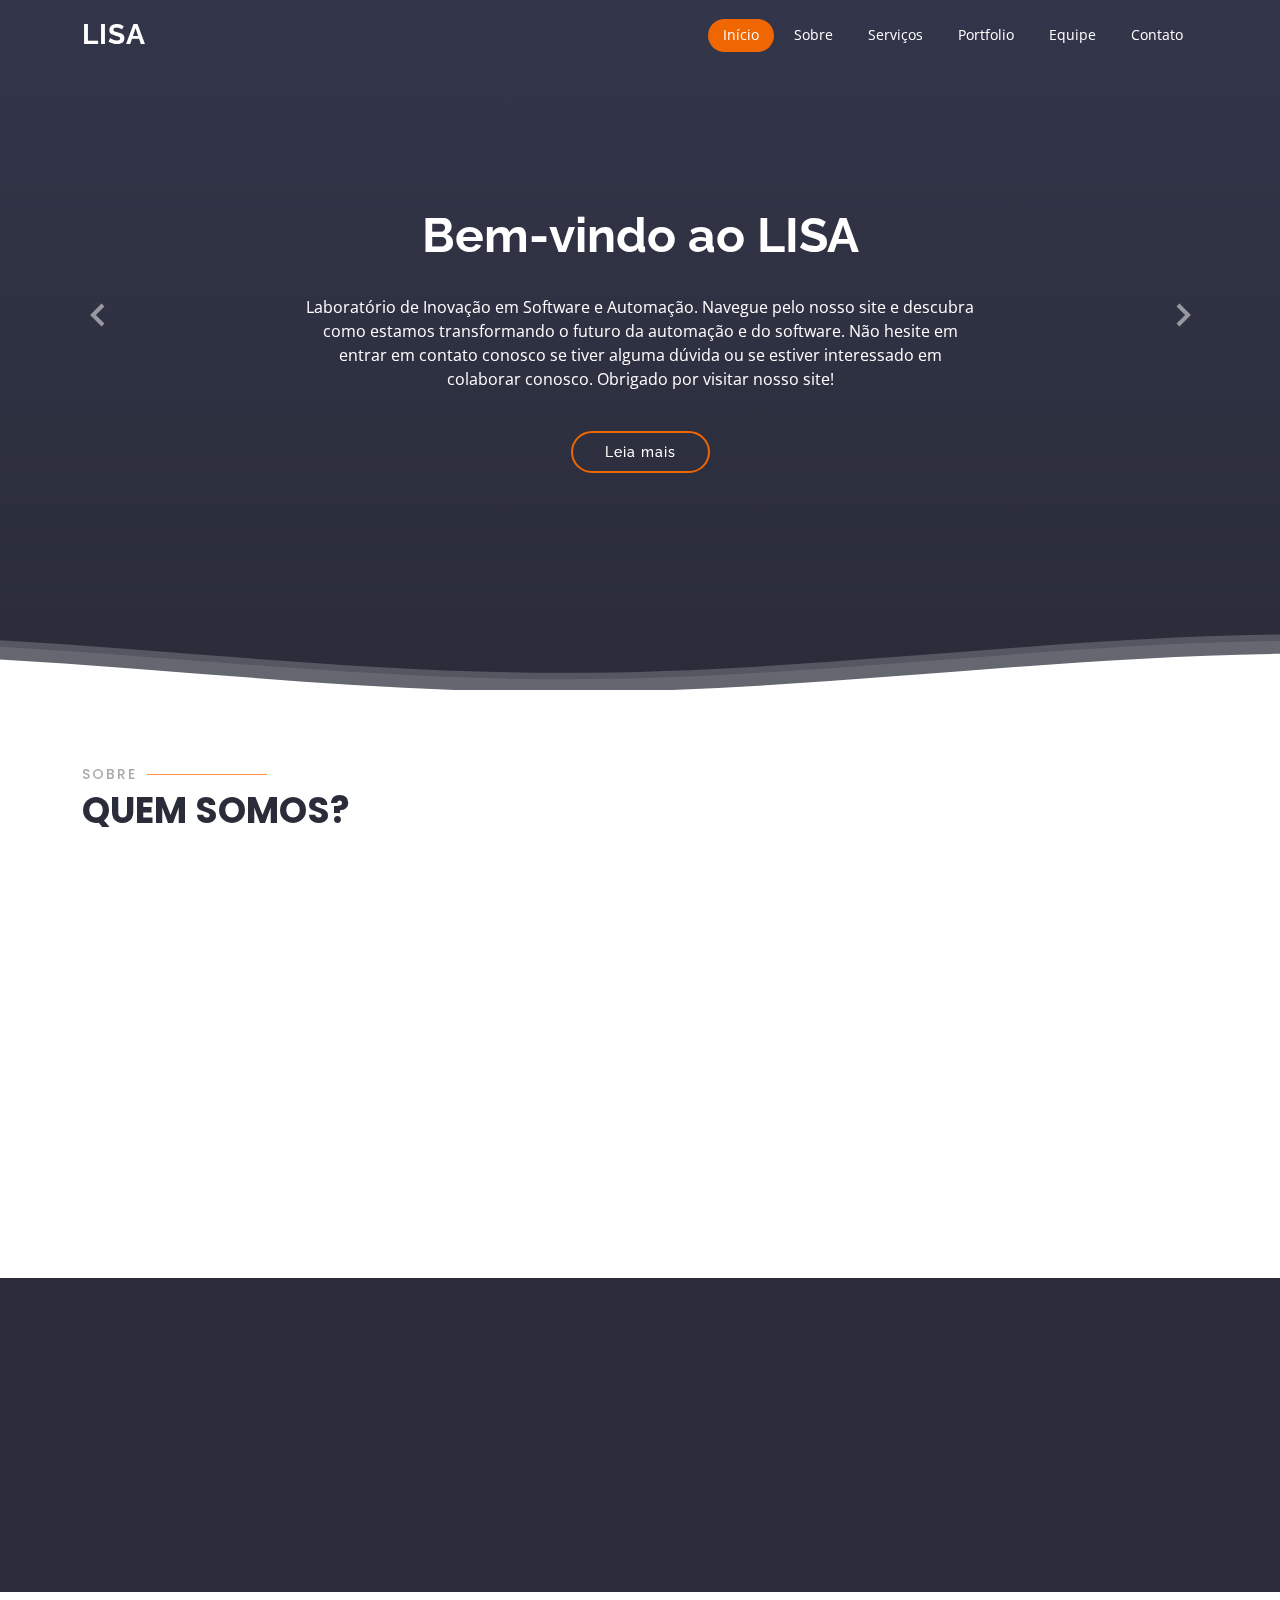
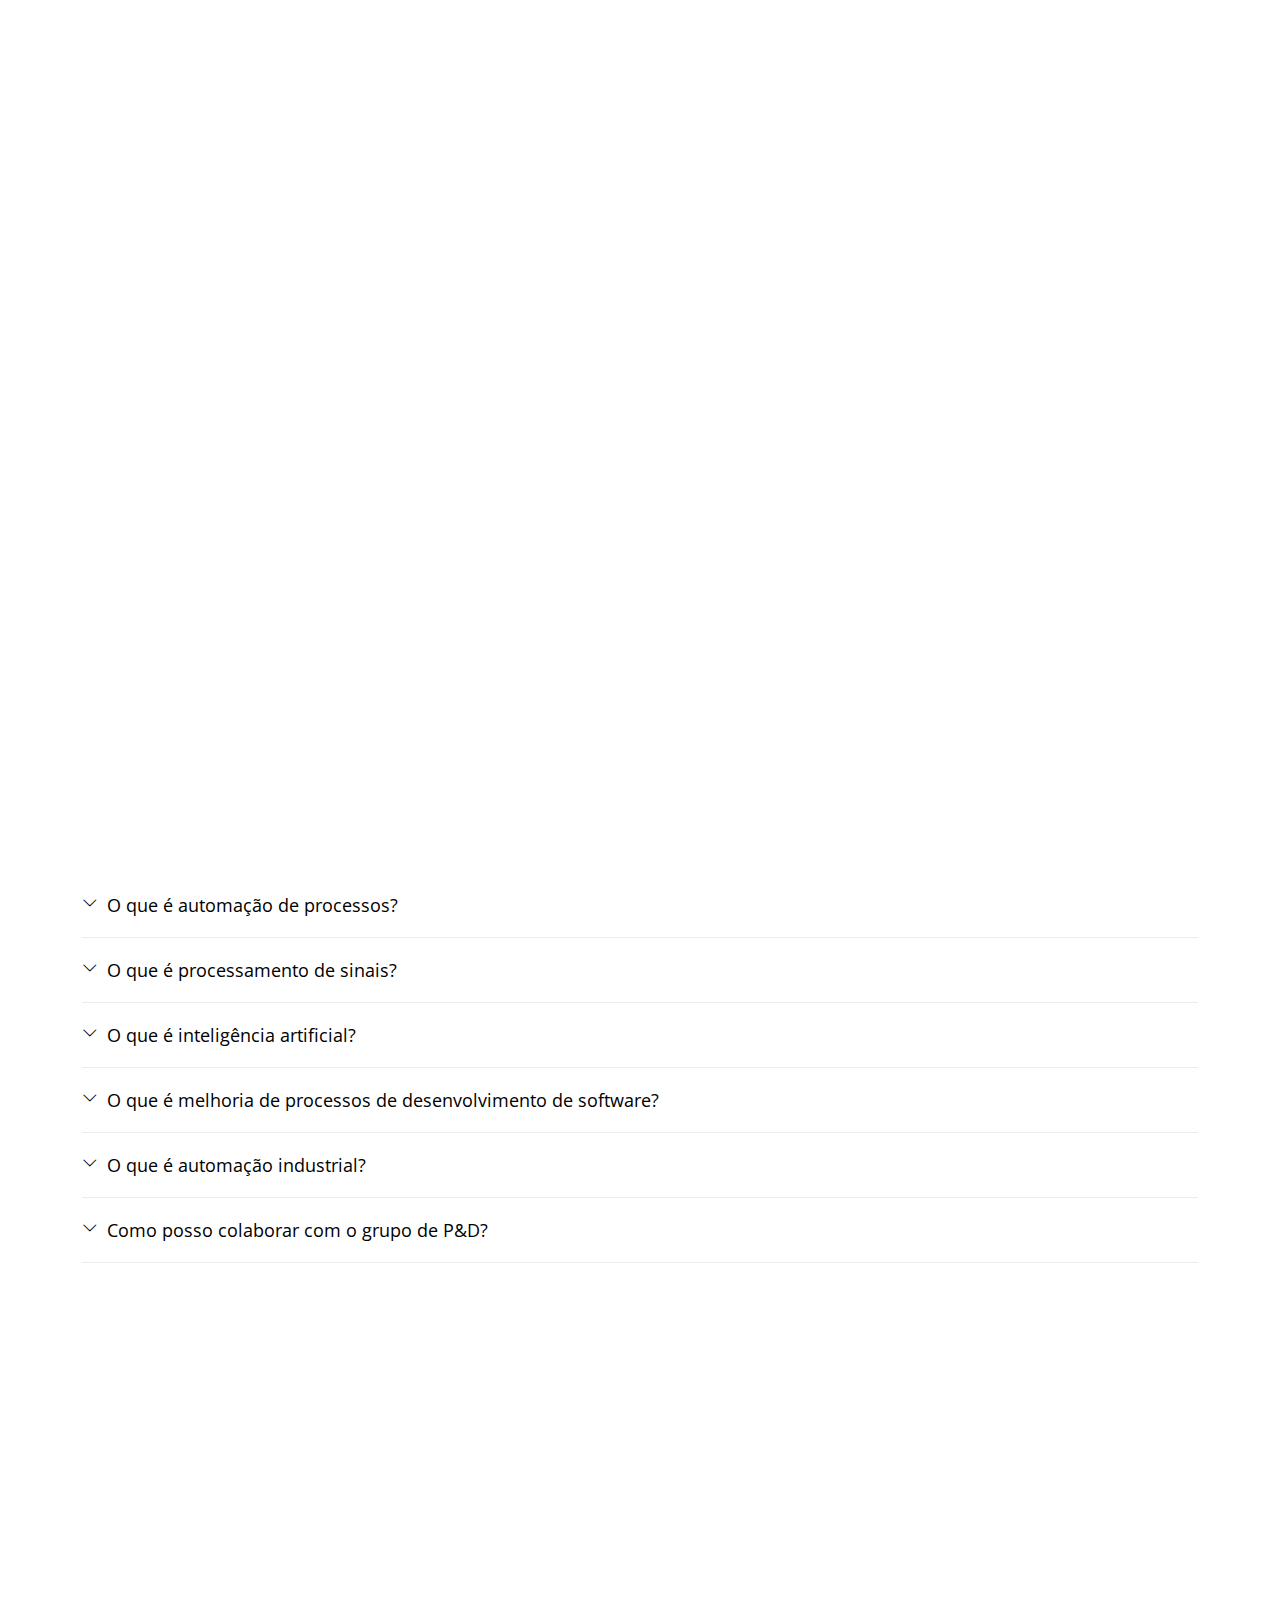
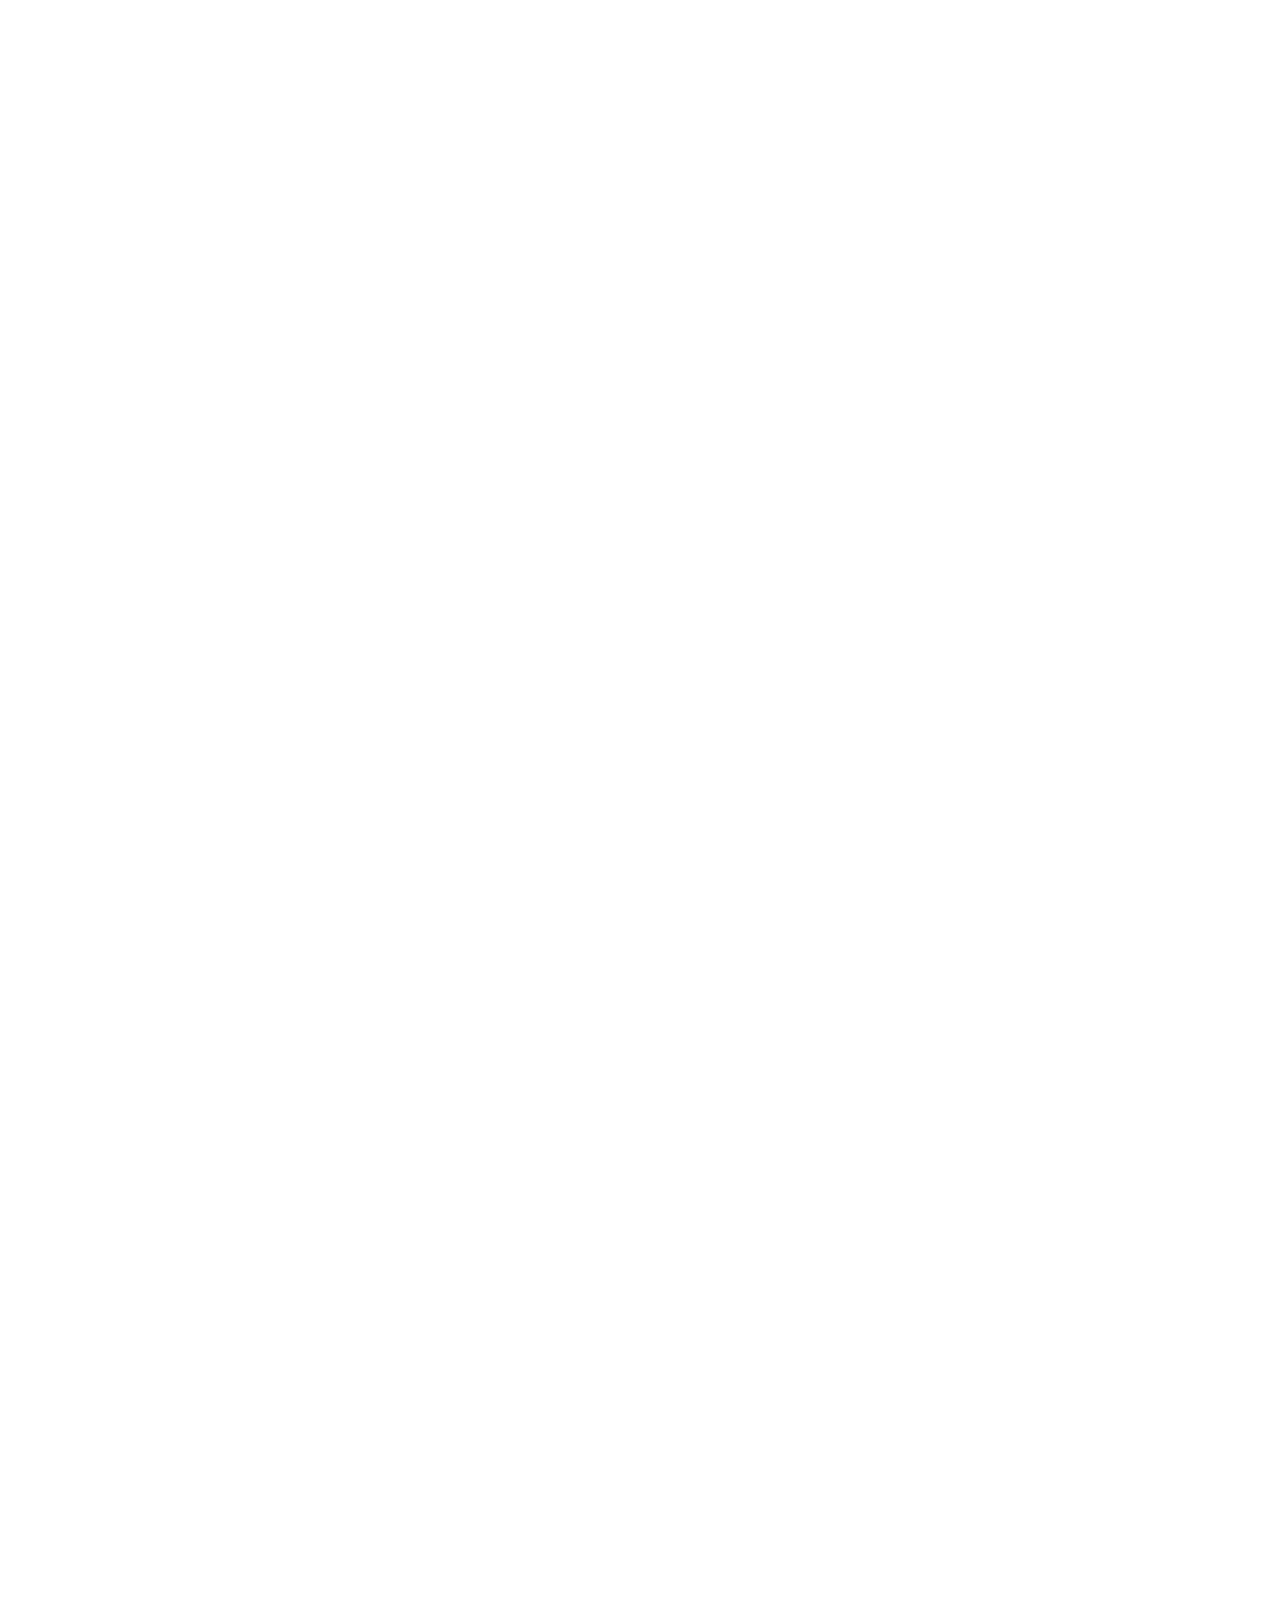
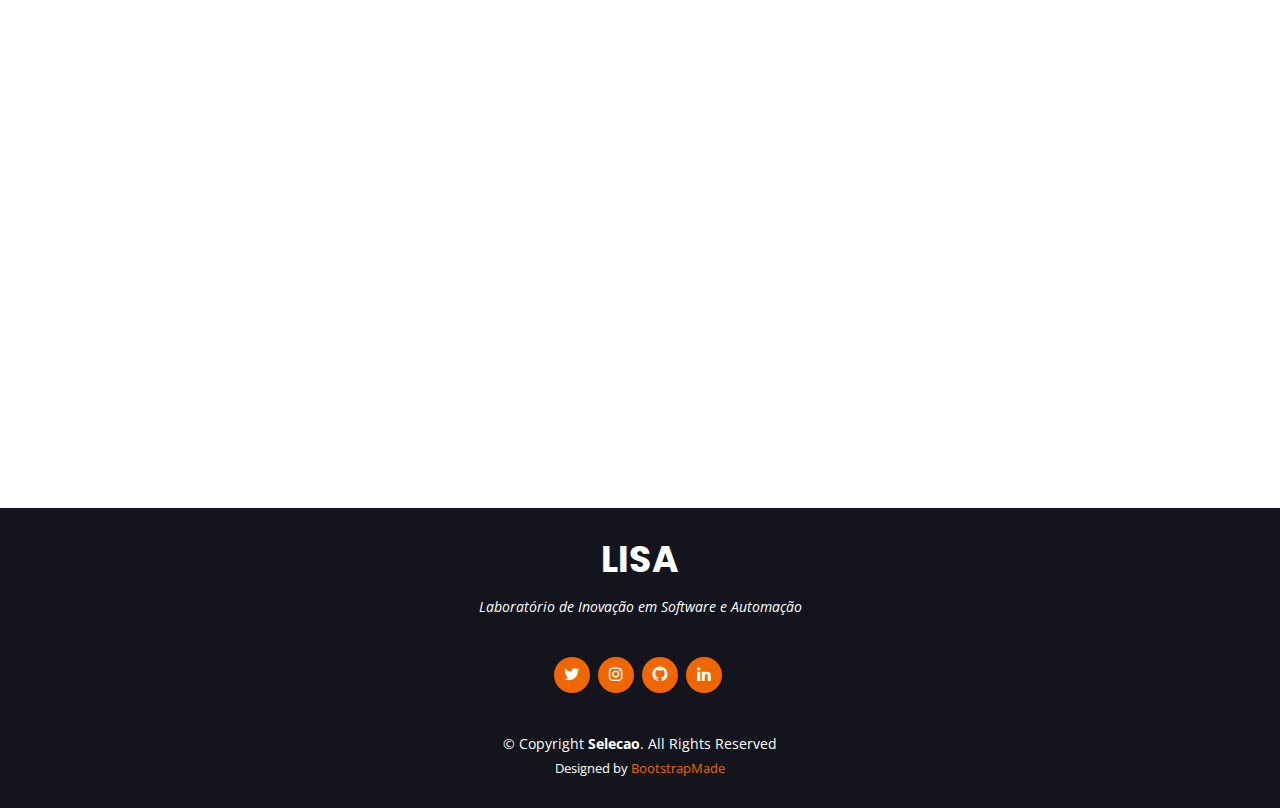
==== index.html @ fa8330c4 "team member new photo" ====
<!DOCTYPE html>
<html lang="en">

<head>
  <meta charset="utf-8">
  <meta content="width=device-width, initial-scale=1.0" name="viewport">

  <title>LISA - Laboratório de Inovação em Software e Automação</title>
  <meta content="" name="description">
  <meta content="" name="keywords">

  <!-- Favicons -->
  <link href="assets/img/favicon.png" rel="icon">
  <link href="assets/img/apple-touch-icon.png" rel="apple-touch-icon">

  <!-- Google Fonts -->
  <link href="https://fonts.googleapis.com/css?family=Open+Sans:300,300i,400,400i,600,600i,700,700i|Raleway:300,300i,400,400i,500,500i,600,600i,700,700i|Poppins:300,300i,400,400i,500,500i,600,600i,700,700i" rel="stylesheet">

  <!-- Vendor CSS Files -->
  <link href="assets/vendor/animate.css/animate.min.css" rel="stylesheet">
  <link href="assets/vendor/aos/aos.css" rel="stylesheet">
  <link href="assets/vendor/bootstrap/css/bootstrap.min.css" rel="stylesheet">
  <link href="assets/vendor/bootstrap-icons/bootstrap-icons.css" rel="stylesheet">
  <link href="assets/vendor/boxicons/css/boxicons.min.css" rel="stylesheet">
  <link href="assets/vendor/glightbox/css/glightbox.min.css" rel="stylesheet">
  <link href="assets/vendor/remixicon/remixicon.css" rel="stylesheet">
  <link href="assets/vendor/swiper/swiper-bundle.min.css" rel="stylesheet">

  <!-- Template Main CSS File -->
  <link href="assets/css/style.css" rel="stylesheet">

  <!-- =======================================================
  * Template Name: Selecao
  * Updated: Mar 10 2023 with Bootstrap v5.2.3
  * Template URL: https://bootstrapmade.com/selecao-bootstrap-template/
  * Author: BootstrapMade.com
  * License: https://bootstrapmade.com/license/
  ======================================================== -->
</head>

<body>

  <!-- ======= Header ======= -->
  <header id="header" class="fixed-top d-flex align-items-center  header-transparent ">
    <div class="container d-flex align-items-center justify-content-between">

      <div class="logo">
        <h1><a href="index.html">LISA</a></h1>
        <!-- Uncomment below if you prefer to use an image logo -->
        <!--a href="index.html"><img src="assets/img/logo.jpeg" alt="" class="img-fluid"></a>-->
      </div>

      <nav id="navbar" class="navbar">
        <ul>
          <li><a class="nav-link scrollto active" href="#hero">Início</a></li>
          <li><a class="nav-link scrollto" href="#about">Sobre</a></li>
          <li><a class="nav-link scrollto" href="#services">Serviços</a></li>
          <li><a class="nav-link scrollto " href="#portfolio">Portfolio</a></li>
          <li><a class="nav-link scrollto" href="#team">Equipe</a></li>
          <!--li class="dropdown"><a href="#"><span>Drop Down</span> <i class="bi bi-chevron-down"></i></a>
            <ul>
              <li><a href="#">Drop Down 1</a></li>
              <li class="dropdown"><a href="#"><span>Deep Drop Down</span> <i class="bi bi-chevron-right"></i></a>
                <ul>
                  <li><a href="#">Deep Drop Down 1</a></li>
                  <li><a href="#">Deep Drop Down 2</a></li>
                  <li><a href="#">Deep Drop Down 3</a></li>
                  <li><a href="#">Deep Drop Down 4</a></li>
                  <li><a href="#">Deep Drop Down 5</a></li>
                </ul>
              </li>
              <li><a href="#">Drop Down 2</a></li>
              <li><a href="#">Drop Down 3</a></li>
              <li><a href="#">Drop Down 4</a></li>
            </ul>
          </li-->
          <li><a class="nav-link scrollto" href="#contact">Contato</a></li>
        </ul>
        <i class="bi bi-list mobile-nav-toggle"></i>
      </nav><!-- .navbar -->

    </div>
  </header><!-- End Header -->

  <!-- ======= Hero Section ======= -->
  <section id="hero" class="d-flex flex-column justify-content-end align-items-center">
    <div id="heroCarousel" data-bs-interval="5000" class="container carousel carousel-fade" data-bs-ride="carousel">

      <!-- Slide 1 -->
      <div class="carousel-item active">
        <div class="carousel-container">
          <h2 class="animate__animated animate__fadeInDown">Bem-vindo ao <span>LISA</span></h2>
          <p class="animate__animated fanimate__adeInUp">Laboratório de Inovação em Software e Automação. Navegue pelo nosso site e descubra como estamos transformando o futuro da automação e do software. Não hesite em entrar em contato conosco se tiver alguma dúvida ou se estiver interessado em colaborar conosco. Obrigado por visitar nosso site!</p>
          <a href="#about" class="btn-get-started animate__animated animate__fadeInUp scrollto">Leia mais</a>
        </div>
      </div>

      <!-- Slide 2 -->
      <div class="carousel-item">
        <div class="carousel-container">
          <h2 class="animate__animated animate__fadeInDown">ECOP 2023</h2>
          <p class="animate__animated animate__fadeInUp">O ECOP é um evento anual de computação realizado no Alto Oeste Potiguar, que reúne palestras, apresentação de artigos científicos, minicursos e mesa redonda com profissionais do mercado para discutir as tecnologias mais utilizadas atualmente. Além disso, o evento oferece um Salão Empresarial para networking, permitindo que os participantes possam interagir e trocar conhecimentos com empresas da região. O ECOP é uma excelente oportunidade para profissionais da área de tecnologia aprimorarem seus conhecimentos, criarem contatos profissionais e ampliarem suas oportunidades de negócios.</p>
          <a href="#about" class="btn-get-started animate__animated animate__fadeInUp scrollto">Leia mais</a>
        </div>
      </div>

      <!-- Slide 3 -->
      <div class="carousel-item">
        <div class="carousel-container">
          <h2 class="animate__animated animate__fadeInDown">Parque Tecnológico</h2>
          <p class="animate__animated animate__fadeInUp">A Universidade Federal Rural do Semiárido tem se destacado por suas iniciativas em prol do desenvolvimento tecnológico e inovação na região. Entre elas, está a construção do Parque Tecnológico, que tem como objetivo aproximar empresas e universidade para fomentar a pesquisa, o desenvolvimento e a inovação. A iniciativa irá contribuir significativamente para o avanço tecnológico da região, possibilitando a criação de soluções inovadoras que beneficiem tanto a sociedade quanto o mercado.</p>
          <a href="#about" class="btn-get-started animate__animated animate__fadeInUp scrollto">Leia mais</a>
        </div>
      </div>

      <a class="carousel-control-prev" href="#heroCarousel" role="button" data-bs-slide="prev">
        <span class="carousel-control-prev-icon bx bx-chevron-left" aria-hidden="true"></span>
      </a>

      <a class="carousel-control-next" href="#heroCarousel" role="button" data-bs-slide="next">
        <span class="carousel-control-next-icon bx bx-chevron-right" aria-hidden="true"></span>
      </a>

    </div>

    <svg class="hero-waves" xmlns="http://www.w3.org/2000/svg" xmlns:xlink="http://www.w3.org/1999/xlink" viewBox="0 24 150 28 " preserveAspectRatio="none">
      <defs>
        <path id="wave-path" d="M-160 44c30 0 58-18 88-18s 58 18 88 18 58-18 88-18 58 18 88 18 v44h-352z">
      </defs>
      <g class="wave1">
        <use xlink:href="#wave-path" x="50" y="3" fill="rgba(255,255,255, .1)">
      </g>
      <g class="wave2">
        <use xlink:href="#wave-path" x="50" y="0" fill="rgba(255,255,255, .2)">
      </g>
      <g class="wave3">
        <use xlink:href="#wave-path" x="50" y="9" fill="#fff">
      </g>
    </svg>

  </section><!-- End Hero -->

  <main id="main">

    <!-- ======= About Section ======= -->
    <section id="about" class="about">
      <div class="container">

        <div class="section-title" data-aos="zoom-out">
          <h2>Sobre</h2>
          <p>Quem somos?</p>
        </div>

        <div class="row content" data-aos="fade-up">
      <div class="col-lg-6">
        <p>
          Nós somos um grupo de professores mestres e doutores em computação, especialistas em automação de processos, processamento de sinais, inteligência artificial, melhoria de processos de desenvolvimento de software, desenvolvimento web e automação industrial.
        </p>
        <ul>
          <li><i class="ri-check-double-line"></i> Utilizamos nossos conhecimentos para criar soluções inovadoras para diversos setores.</li>
          <li><i class="ri-check-double-line"></i> Estamos sempre atualizados em relação às últimas tendências e tecnologias emergentes.</li>
          <li><i class="ri-check-double-line"></i> Contribuímos para o avanço da comunidade de tecnologia e compartilhamos nossos conhecimentos com nossos alunos e outros profissionais.</li>
        </ul>
      </div>
      <div class="col-lg-6 pt-4 pt-lg-0">
        <p>
          Nossas pesquisas e projetos visam melhorar a eficiência, qualidade e segurança de processos em diversas áreas, por meio da aplicação de técnicas de automação e tecnologias avançadas.
        </p>
        <a href="#" class="btn-learn-more">Saiba Mais</a>
      </div>
    </div>


      </div>
    </section><!-- End About Section -->

    <!-- ======= Features Section ======= >
    <section id="features" class="features">
      <div class="container">

        <ul class="nav nav-tabs row d-flex">
          <li class="nav-item col-3" data-aos="zoom-in">
            <a class="nav-link active show" data-bs-toggle="tab" href="#tab-1">
              <i class="ri-gps-line"></i>
              <h4 class="d-none d-lg-block">Modi sit est dela pireda nest</h4>
            </a>
          </li>
          <li class="nav-item col-3" data-aos="zoom-in" data-aos-delay="100">
            <a class="nav-link" data-bs-toggle="tab" href="#tab-2">
              <i class="ri-body-scan-line"></i>
              <h4 class="d-none d-lg-block">Unde praesenti mara setra le</h4>
            </a>
          </li>
          <li class="nav-item col-3" data-aos="zoom-in" data-aos-delay="200">
            <a class="nav-link" data-bs-toggle="tab" href="#tab-3">
              <i class="ri-sun-line"></i>
              <h4 class="d-none d-lg-block">Pariatur explica nitro dela</h4>
            </a>
          </li>
          <li class="nav-item col-3" data-aos="zoom-in" data-aos-delay="300">
            <a class="nav-link" data-bs-toggle="tab" href="#tab-4">
              <i class="ri-store-line"></i>
              <h4 class="d-none d-lg-block">Nostrum qui dile node</h4>
            </a>
          </li>
        </ul>

        <div class="tab-content" data-aos="fade-up">
          <div class="tab-pane active show" id="tab-1">
            <div class="row">
              <div class="col-lg-6 order-2 order-lg-1 mt-3 mt-lg-0">
                <h3>Voluptatem dignissimos provident quasi corporis voluptates sit assumenda.</h3>
                <p class="fst-italic">
                  Lorem ipsum dolor sit amet, consectetur adipiscing elit, sed do eiusmod tempor incididunt ut labore et dolore
                  magna aliqua.
                </p>
                <ul>
                  <li><i class="ri-check-double-line"></i> Ullamco laboris nisi ut aliquip ex ea commodo consequat.</li>
                  <li><i class="ri-check-double-line"></i> Duis aute irure dolor in reprehenderit in voluptate velit.</li>
                  <li><i class="ri-check-double-line"></i> Ullamco laboris nisi ut aliquip ex ea commodo consequat. Duis aute irure dolor in reprehenderit in voluptate trideta storacalaperda mastiro dolore eu fugiat nulla pariatur.</li>
                </ul>
                <p>
                  Ullamco laboris nisi ut aliquip ex ea commodo consequat. Duis aute irure dolor in reprehenderit in voluptate
                  velit esse cillum dolore eu fugiat nulla pariatur. Excepteur sint occaecat cupidatat non proident, sunt in
                  culpa qui officia deserunt mollit anim id est laborum
                </p>
              </div>
              <div class="col-lg-6 order-1 order-lg-2 text-center">
                <img src="assets/img/features-1.png" alt="" class="img-fluid">
              </div>
            </div>
          </div>
          <div class="tab-pane" id="tab-2">
            <div class="row">
              <div class="col-lg-6 order-2 order-lg-1 mt-3 mt-lg-0">
                <h3>Neque exercitationem debitis soluta quos debitis quo mollitia officia est</h3>
                <p>
                  Ullamco laboris nisi ut aliquip ex ea commodo consequat. Duis aute irure dolor in reprehenderit in voluptate
                  velit esse cillum dolore eu fugiat nulla pariatur. Excepteur sint occaecat cupidatat non proident, sunt in
                  culpa qui officia deserunt mollit anim id est laborum
                </p>
                <p class="fst-italic">
                  Lorem ipsum dolor sit amet, consectetur adipiscing elit, sed do eiusmod tempor incididunt ut labore et dolore
                  magna aliqua.
                </p>
                <ul>
                  <li><i class="ri-check-double-line"></i> Ullamco laboris nisi ut aliquip ex ea commodo consequat.</li>
                  <li><i class="ri-check-double-line"></i> Duis aute irure dolor in reprehenderit in voluptate velit.</li>
                  <li><i class="ri-check-double-line"></i> Provident mollitia neque rerum asperiores dolores quos qui a. Ipsum neque dolor voluptate nisi sed.</li>
                  <li><i class="ri-check-double-line"></i> Ullamco laboris nisi ut aliquip ex ea commodo consequat. Duis aute irure dolor in reprehenderit in voluptate trideta storacalaperda mastiro dolore eu fugiat nulla pariatur.</li>
                </ul>
              </div>
              <div class="col-lg-6 order-1 order-lg-2 text-center">
                <img src="assets/img/features-2.png" alt="" class="img-fluid">
              </div>
            </div>
          </div>
          <div class="tab-pane" id="tab-3">
            <div class="row">
              <div class="col-lg-6 order-2 order-lg-1 mt-3 mt-lg-0">
                <h3>Voluptatibus commodi ut accusamus ea repudiandae ut autem dolor ut assumenda</h3>
                <p>
                  Ullamco laboris nisi ut aliquip ex ea commodo consequat. Duis aute irure dolor in reprehenderit in voluptate
                  velit esse cillum dolore eu fugiat nulla pariatur. Excepteur sint occaecat cupidatat non proident, sunt in
                  culpa qui officia deserunt mollit anim id est laborum
                </p>
                <ul>
                  <li><i class="ri-check-double-line"></i> Ullamco laboris nisi ut aliquip ex ea commodo consequat.</li>
                  <li><i class="ri-check-double-line"></i> Duis aute irure dolor in reprehenderit in voluptate velit.</li>
                  <li><i class="ri-check-double-line"></i> Provident mollitia neque rerum asperiores dolores quos qui a. Ipsum neque dolor voluptate nisi sed.</li>
                </ul>
                <p class="fst-italic">
                  Lorem ipsum dolor sit amet, consectetur adipiscing elit, sed do eiusmod tempor incididunt ut labore et dolore
                  magna aliqua.
                </p>
              </div>
              <div class="col-lg-6 order-1 order-lg-2 text-center">
                <img src="assets/img/features-3.png" alt="" class="img-fluid">
              </div>
            </div>
          </div>
          <div class="tab-pane" id="tab-4">
            <div class="row">
              <div class="col-lg-6 order-2 order-lg-1 mt-3 mt-lg-0">
                <h3>Omnis fugiat ea explicabo sunt dolorum asperiores sequi inventore rerum</h3>
                <p>
                  Ullamco laboris nisi ut aliquip ex ea commodo consequat. Duis aute irure dolor in reprehenderit in voluptate
                  velit esse cillum dolore eu fugiat nulla pariatur. Excepteur sint occaecat cupidatat non proident, sunt in
                  culpa qui officia deserunt mollit anim id est laborum
                </p>
                <p class="fst-italic">
                  Lorem ipsum dolor sit amet, consectetur adipiscing elit, sed do eiusmod tempor incididunt ut labore et dolore
                  magna aliqua.
                </p>
                <ul>
                  <li><i class="ri-check-double-line"></i> Ullamco laboris nisi ut aliquip ex ea commodo consequat.</li>
                  <li><i class="ri-check-double-line"></i> Duis aute irure dolor in reprehenderit in voluptate velit.</li>
                  <li><i class="ri-check-double-line"></i> Ullamco laboris nisi ut aliquip ex ea commodo consequat. Duis aute irure dolor in reprehenderit in voluptate trideta storacalaperda mastiro dolore eu fugiat nulla pariatur.</li>
                </ul>
              </div>
              <div class="col-lg-6 order-1 order-lg-2 text-center">
                <img src="assets/img/features-4.png" alt="" class="img-fluid">
              </div>
            </div>
          </div>
        </div>

      </div>
    </section><!-- End Features Section -->

    <!-- ======= Cta Section ======= -->
    <section id="cta" class="cta">
      <div class="container">

        <div class="row" data-aos="zoom-out">
          <div class="col-lg-9 text-center text-lg-start">
            <h3>Call To Action</h3>
            <p> Conheça agora mesmo as nossas soluções de última geração e eleve o seu negócio a um novo patamar de sucesso. Entre em contato conosco para agendar uma consultoria gratuita e descubra como podemos ajudá-lo a alcançar seus objetivos empresariais. Não perca tempo, invista no crescimento da sua empresa hoje mesmo!</p>
          </div>
          <div class="col-lg-3 cta-btn-container text-center">
            <a class="cta-btn align-middle" href="#">Call To Action</a>
          </div>
        </div>

      </div>
    </section><!-- End Cta Section -->

    <!-- ======= Services Section ======= -->
    <section id="services" class="services">
      <div class="container">

        <div class="section-title" data-aos="zoom-out">
          <h2>Serviços</h2>
          <p>O que oferecemos?</p>
        </div>

        <div class="row">
          <div class="col-lg-4 col-md-6">
            <div class="icon-box" data-aos="zoom-in-left">
              <div class="icon"><i class="bi bi-briefcase" style="color: #ff689b;"></i></div>
              <h4 class="title"><a href="">Automação de Processos</a></h4>
              <p class="description">Automações dos processos organizacionais, bem como treinamentos e otimização de processos para melhoria de efiência em orgãos públicos e empresas privadas.</p>
            </div>
          </div>
          <div class="col-lg-4 col-md-6 mt-5 mt-md-0">
            <div class="icon-box" data-aos="zoom-in-left" data-aos-delay="100">
              <div class="icon"><i class="bi bi-book" style="color: #e9bf06;"></i></div>
              <h4 class="title"><a href="">Capacitação</a></h4>
              <p class="description">Oferecemos capacitações direcionadas para formação ou atualização de profissionais que exercem atividades dentro das nossas especialidades.</p>
            </div>
          </div>

          <div class="col-lg-4 col-md-6 mt-5 mt-lg-0 ">
            <div class="icon-box" data-aos="zoom-in-left" data-aos-delay="200">
              <div class="icon"><i class="bi bi-card-checklist" style="color: #3fcdc7;"></i></div>
              <h4 class="title"><a href="">Inteligência Artificial</a></h4>
              <p class="description">Integração de inteligência artificial a processos organizacionais ou ferramentas corporativas para melhoria de processos ou desenvolvimento de novas soluções.</p>
            </div>
          </div>
          <div class="col-lg-4 col-md-6 mt-5">
            <div class="icon-box" data-aos="zoom-in-left" data-aos-delay="300">
              <div class="icon"><i class="bi bi-binoculars" style="color:#41cf2e;"></i></div>
              <h4 class="title"><a href="">Migração para Nuvem</a></h4>
              <p class="description">Serviço de suporte de migração para Nuvem AWS de sistemas existentes visando escalabilidade, segurança e implantação de novas funcionalidades.</p>
            </div>
          </div>

          <div class="col-lg-4 col-md-6 mt-5">
            <div class="icon-box" data-aos="zoom-in-left" data-aos-delay="400">
              <div class="icon"><i class="bi bi-globe" style="color: #d6ff22;"></i></div>
              <h4 class="title"><a href="">Desenvolvimento Web</a></h4>
              <p class="description">Desenvolvimento de aplicações web ou mobile para atender/ofecer serviços específicos para clientes ou colaboradores.</p>
            </div>
          </div>
          <div class="col-lg-4 col-md-6 mt-5">
            <div class="icon-box" data-aos="zoom-in-left" data-aos-delay="500">
              <div class="icon"><i class="bi bi-clock" style="color: #4680ff;"></i></div>
              <h4 class="title"><a href="">Automação Industrial</a></h4>
              <p class="description">Desenvolvimento ou melhoria de mecanismos de automação industrial para diversos setores como agrícola, hospitalar, comercial, etc.</p>
            </div>
          </div>
        </div>

      </div>
    </section><!-- End Services Section -->

    <!-- ======= Portfolio Section ======= -->
    <!--
    <section id="portfolio" class="portfolio">
      <div class="container">

        <div class="section-title" data-aos="zoom-out">
          <h2>Portfolio</h2>
          <p>O que já fizemos?</p>
        </div>

        <ul id="portfolio-flters" class="d-flex justify-content-end" data-aos="fade-up">
          <li data-filter="*" class="filter-active">All</li>
          <li data-filter=".filter-app">App</li>
          <li data-filter=".filter-card">Card</li>
          <li data-filter=".filter-web">Web</li>
        </ul>

        <div class="row portfolio-container" data-aos="fade-up">

          <div class="col-lg-4 col-md-6 portfolio-item filter-app">
            <div class="portfolio-img"><img src="assets/img/portfolio/portfolio-1.jpg" class="img-fluid" alt=""></div>
            <div class="portfolio-info">
              <h4>App 1</h4>
              <p>App</p>
              <a href="assets/img/portfolio/portfolio-1.jpg" data-gallery="portfolioGallery" class="portfolio-lightbox preview-link" title="App 1"><i class="bx bx-plus"></i></a>
              <a href="portfolio-details.html" class="details-link" title="More Details"><i class="bx bx-link"></i></a>
            </div>
          </div>

          <div class="col-lg-4 col-md-6 portfolio-item filter-web">
            <div class="portfolio-img"><img src="assets/img/portfolio/portfolio-2.jpg" class="img-fluid" alt=""></div>
            <div class="portfolio-info">
              <h4>Web 3</h4>
              <p>Web</p>
              <a href="assets/img/portfolio/portfolio-2.jpg" data-gallery="portfolioGallery" class="portfolio-lightbox preview-link" title="Web 3"><i class="bx bx-plus"></i></a>
              <a href="portfolio-details.html" class="details-link" title="More Details"><i class="bx bx-link"></i></a>
            </div>
          </div>

          <div class="col-lg-4 col-md-6 portfolio-item filter-app">
            <div class="portfolio-img"><img src="assets/img/portfolio/portfolio-3.jpg" class="img-fluid" alt=""></div>
            <div class="portfolio-info">
              <h4>App 2</h4>
              <p>App</p>
              <a href="assets/img/portfolio/portfolio-3.jpg" data-gallery="portfolioGallery" class="portfolio-lightbox preview-link" title="App 2"><i class="bx bx-plus"></i></a>
              <a href="portfolio-details.html" class="details-link" title="More Details"><i class="bx bx-link"></i></a>
            </div>
          </div>

          <div class="col-lg-4 col-md-6 portfolio-item filter-card">
            <div class="portfolio-img"><img src="assets/img/portfolio/portfolio-4.jpg" class="img-fluid" alt=""></div>
            <div class="portfolio-info">
              <h4>Card 2</h4>
              <p>Card</p>
              <a href="assets/img/portfolio/portfolio-4.jpg" data-gallery="portfolioGallery" class="portfolio-lightbox preview-link" title="Card 2"><i class="bx bx-plus"></i></a>
              <a href="portfolio-details.html" class="details-link" title="More Details"><i class="bx bx-link"></i></a>
            </div>
          </div>

          <div class="col-lg-4 col-md-6 portfolio-item filter-web">
            <div class="portfolio-img"><img src="assets/img/portfolio/portfolio-5.jpg" class="img-fluid" alt=""></div>
            <div class="portfolio-info">
              <h4>Web 2</h4>
              <p>Web</p>
              <a href="assets/img/portfolio/portfolio-5.jpg" data-gallery="portfolioGallery" class="portfolio-lightbox preview-link" title="Web 2"><i class="bx bx-plus"></i></a>
              <a href="portfolio-details.html" class="details-link" title="More Details"><i class="bx bx-link"></i></a>
            </div>
          </div>

          <div class="col-lg-4 col-md-6 portfolio-item filter-app">
            <div class="portfolio-img"><img src="assets/img/portfolio/portfolio-6.jpg" class="img-fluid" alt=""></div>
            <div class="portfolio-info">
              <h4>App 3</h4>
              <p>App</p>
              <a href="assets/img/portfolio/portfolio-6.jpg" data-gallery="portfolioGallery" class="portfolio-lightbox preview-link" title="App 3"><i class="bx bx-plus"></i></a>
              <a href="portfolio-details.html" class="details-link" title="More Details"><i class="bx bx-link"></i></a>
            </div>
          </div>

          <div class="col-lg-4 col-md-6 portfolio-item filter-card">
            <div class="portfolio-img"><img src="assets/img/portfolio/portfolio-7.jpg" class="img-fluid" alt=""></div>
            <div class="portfolio-info">
              <h4>Card 1</h4>
              <p>Card</p>
              <a href="assets/img/portfolio/portfolio-7.jpg" data-gallery="portfolioGallery" class="portfolio-lightbox preview-link" title="Card 1"><i class="bx bx-plus"></i></a>
              <a href="portfolio-details.html" class="details-link" title="More Details"><i class="bx bx-link"></i></a>
            </div>
          </div>

          <div class="col-lg-4 col-md-6 portfolio-item filter-card">
            <div class="portfolio-img"><img src="assets/img/portfolio/portfolio-8.jpg" class="img-fluid" alt=""></div>
            <div class="portfolio-info">
              <h4>Card 3</h4>
              <p>Card</p>
              <a href="assets/img/portfolio/portfolio-8.jpg" data-gallery="portfolioGallery" class="portfolio-lightbox preview-link" title="Card 3"><i class="bx bx-plus"></i></a>
              <a href="portfolio-details.html" class="details-link" title="More Details"><i class="bx bx-link"></i></a>
            </div>
          </div>

          <div class="col-lg-4 col-md-6 portfolio-item filter-web">
            <div class="portfolio-img"><img src="assets/img/portfolio/portfolio-9.jpg" class="img-fluid" alt=""></div>
            <div class="portfolio-info">
              <h4>Web 3</h4>
              <p>Web</p>
              <a href="assets/img/portfolio/portfolio-9.jpg" data-gallery="portfolioGallery" class="portfolio-lightbox preview-link" title="Web 3"><i class="bx bx-plus"></i></a>
              <a href="portfolio-details.html" class="details-link" title="More Details"><i class="bx bx-link"></i></a>
            </div>
          </div>

        </div>

      </div>
    </section> --> 
    <!-- End Portfolio Section -->

    <!-- ======= Testimonials Section =======>
    <section id="testimonials" class="testimonials">
      <div class="container">

        <div class="section-title" data-aos="zoom-out">
          <h2>Testimonials</h2>
          <p>What they are saying about us</p>
        </div>

        <div class="testimonials-slider swiper" data-aos="fade-up" data-aos-delay="100">
          <div class="swiper-wrapper">

            <div class="swiper-slide">
              <div class="testimonial-item">
                <p>
                  <i class="bx bxs-quote-alt-left quote-icon-left"></i>
                  Proin iaculis purus consequat sem cure digni ssim donec porttitora entum suscipit rhoncus. Accusantium quam, ultricies eget id, aliquam eget nibh et. Maecen aliquam, risus at semper.
                  <i class="bx bxs-quote-alt-right quote-icon-right"></i>
                </p>
                <img src="assets/img/testimonials/testimonials-1.jpg" class="testimonial-img" alt="">
                <h3>Saul Goodman</h3>
                <h4>Ceo &amp; Founder</h4>
              </div>
            </div><!-- End testimonial item>

            <div class="swiper-slide">
              <div class="testimonial-item">
                <p>
                  <i class="bx bxs-quote-alt-left quote-icon-left"></i>
                  Export tempor illum tamen malis malis eram quae irure esse labore quem cillum quid cillum eram malis quorum velit fore eram velit sunt aliqua noster fugiat irure amet legam anim culpa.
                  <i class="bx bxs-quote-alt-right quote-icon-right"></i>
                </p>
                <img src="assets/img/testimonials/testimonials-2.jpg" class="testimonial-img" alt="">
                <h3>Sara Wilsson</h3>
                <h4>Designer</h4>
              </div>
            </div><!-- End testimonial item >

            <div class="swiper-slide">
              <div class="testimonial-item">
                <p>
                  <i class="bx bxs-quote-alt-left quote-icon-left"></i>
                  Enim nisi quem export duis labore cillum quae magna enim sint quorum nulla quem veniam duis minim tempor labore quem eram duis noster aute amet eram fore quis sint minim.
                  <i class="bx bxs-quote-alt-right quote-icon-right"></i>
                </p>
                <img src="assets/img/testimonials/testimonials-3.jpg" class="testimonial-img" alt="">
                <h3>Jena Karlis</h3>
                <h4>Store Owner</h4>
              </div>
            </div><!-- End testimonial item ->

            <div class="swiper-slide">
              <div class="testimonial-item">
                <p>
                  <i class="bx bxs-quote-alt-left quote-icon-left"></i>
                  Fugiat enim eram quae cillum dolore dolor amet nulla culpa multos export minim fugiat minim velit minim dolor enim duis veniam ipsum anim magna sunt elit fore quem dolore labore illum veniam.
                  <i class="bx bxs-quote-alt-right quote-icon-right"></i>
                </p>
                <img src="assets/img/testimonials/testimonials-4.jpg" class="testimonial-img" alt="">
                <h3>Matt Brandon</h3>
                <h4>Freelancer</h4>
              </div>
            </div><!-- End testimonial item >

            <div class="swiper-slide">
              <div class="testimonial-item">
                <p>
                  <i class="bx bxs-quote-alt-left quote-icon-left"></i>
                  Quis quorum aliqua sint quem legam fore sunt eram irure aliqua veniam tempor noster veniam enim culpa labore duis sunt culpa nulla illum cillum fugiat legam esse veniam culpa fore nisi cillum quid.
                  <i class="bx bxs-quote-alt-right quote-icon-right"></i>
                </p>
                <img src="assets/img/testimonials/testimonials-5.jpg" class="testimonial-img" alt="">
                <h3>John Larson</h3>
                <h4>Entrepreneur</h4>
              </div>
            </div><!-- End testimonial item >

          </div>
          <div class="swiper-pagination"></div>
        </div>

      </div>
    </section><!-- End Testimonials Section -->

    <!-- ======= Pricing Section ======= >
    <section id="pricing" class="pricing">
      <div class="container">

        <div class="section-title" data-aos="zoom-out">
          <h2>Pricing</h2>
          <p>Our Competing Prices</p>
        </div>

        <div class="row">

          <div class="col-lg-3 col-md-6">
            <div class="box" data-aos="zoom-in">
              <h3>Free</h3>
              <h4><sup>$</sup>0<span> / month</span></h4>
              <ul>
                <li>Aida dere</li>
                <li>Nec feugiat nisl</li>
                <li>Nulla at volutpat dola</li>
                <li class="na">Pharetra massa</li>
                <li class="na">Massa ultricies mi</li>
              </ul>
              <div class="btn-wrap">
                <a href="#" class="btn-buy">Buy Now</a>
              </div>
            </div>
          </div>

          <div class="col-lg-3 col-md-6 mt-4 mt-md-0">
            <div class="box featured" data-aos="zoom-in" data-aos-delay="100">
              <h3>Business</h3>
              <h4><sup>$</sup>19<span> / month</span></h4>
              <ul>
                <li>Aida dere</li>
                <li>Nec feugiat nisl</li>
                <li>Nulla at volutpat dola</li>
                <li>Pharetra massa</li>
                <li class="na">Massa ultricies mi</li>
              </ul>
              <div class="btn-wrap">
                <a href="#" class="btn-buy">Buy Now</a>
              </div>
            </div>
          </div>

          <div class="col-lg-3 col-md-6 mt-4 mt-lg-0">
            <div class="box" data-aos="zoom-in" data-aos-delay="200">
              <h3>Developer</h3>
              <h4><sup>$</sup>29<span> / month</span></h4>
              <ul>
                <li>Aida dere</li>
                <li>Nec feugiat nisl</li>
                <li>Nulla at volutpat dola</li>
                <li>Pharetra massa</li>
                <li>Massa ultricies mi</li>
              </ul>
              <div class="btn-wrap">
                <a href="#" class="btn-buy">Buy Now</a>
              </div>
            </div>
          </div>

          <div class="col-lg-3 col-md-6 mt-4 mt-lg-0">
            <div class="box" data-aos="zoom-in" data-aos-delay="300">
              <span class="advanced">Advanced</span>
              <h3>Ultimate</h3>
              <h4><sup>$</sup>49<span> / month</span></h4>
              <ul>
                <li>Aida dere</li>
                <li>Nec feugiat nisl</li>
                <li>Nulla at volutpat dola</li>
                <li>Pharetra massa</li>
                <li>Massa ultricies mi</li>
              </ul>
              <div class="btn-wrap">
                <a href="#" class="btn-buy">Buy Now</a>
              </div>
            </div>
          </div>

        </div>

      </div>
    </section><!-- End Pricing Section -->

    <!-- ======= F.A.Q Section ======= -->
    <section id="faq" class="faq">
      <div class="container">

        <div class="section-title" data-aos="zoom-out">
          <h2>F.A.Q</h2>
          <p>Perguntas Frequentes</p>
        </div>

        <ul class="faq-list">

          <li>
            <div data-bs-toggle="collapse" class="collapsed question" href="#faq1">O que é automação de processos?<i class="bi bi-chevron-down icon-show"></i><i class="bi bi-chevron-up icon-close"></i></div>
            <div id="faq1" class="collapse" data-bs-parent=".faq-list">
              <p>
                A automação de processos é a aplicação de tecnologias e técnicas para aprimorar e otimizar processos manuais e repetitivos em diversas áreas, como produção, logística e administração.
              </p>
            </div>
          </li>

          <li>
            <div data-bs-toggle="collapse" href="#faq2" class="collapsed question">O que é processamento de sinais? <i class="bi bi-chevron-down icon-show"></i><i class="bi bi-chevron-up icon-close"></i></div>
            <div id="faq2" class="collapse" data-bs-parent=".faq-list">
              <p>
                O processamento de sinais é a análise, interpretação e transformação de sinais, como voz, imagens e dados, para aprimorar a qualidade e eficiência de sistemas e processos.
              </p>
            </div>
          </li>

          <li>
            <div data-bs-toggle="collapse" href="#faq3" class="collapsed question">O que é inteligência artificial?<i class="bi bi-chevron-down icon-show"></i><i class="bi bi-chevron-up icon-close"></i></div>
            <div id="faq3" class="collapse" data-bs-parent=".faq-list">
              <p>
                A inteligência artificial é a aplicação de tecnologias e técnicas para criar sistemas capazes de realizar tarefas que normalmente exigem inteligência humana, como reconhecimento de voz e imagem, tomada de decisão e aprendizado automático.
              </p>
            </div>
          </li>

          <li>
            <div data-bs-toggle="collapse" href="#faq4" class="collapsed question">O que é melhoria de processos de desenvolvimento de software? <i class="bi bi-chevron-down icon-show"></i><i class="bi bi-chevron-up icon-close"></i></div>
            <div id="faq4" class="collapse" data-bs-parent=".faq-list">
              <p>
                A melhoria de processos de desenvolvimento de software é a aplicação de técnicas e metodologias para aprimorar a qualidade e eficiência de processos de desenvolvimento de software, desde a concepção até a entrega final.
              </p>
            </div>
          </li>

          <li>
            <div data-bs-toggle="collapse" href="#faq5" class="collapsed question">O que é automação industrial? <i class="bi bi-chevron-down icon-show"></i><i class="bi bi-chevron-up icon-close"></i></div>
            <div id="faq5" class="collapse" data-bs-parent=".faq-list">
              <p>
                A automação industrial é a aplicação de tecnologias e técnicas para otimizar e automatizar processos em ambientes industriais, como produção, logística e controle de qualidade.
              </p>
            </div>
          </li>

          <li>
            <div data-bs-toggle="collapse" href="#faq6" class="collapsed question">Como posso colaborar com o grupo de P&D? <i class="bi bi-chevron-down icon-show"></i><i class="bi bi-chevron-up icon-close"></i></div>
            <div id="faq6" class="collapse" data-bs-parent=".faq-list">
              <p>
                Você pode entrar em contato conosco por meio do formulário de contato em nosso site ou por e-mail, e podemos discutir possíveis oportunidades de colaboração, como projetos de pesquisa, parcerias ou programas de estágio.
              </p>
            </div>
          </li>

        </ul>

      </div>
    </section><!-- End F.A.Q Section -->

    <!-- ======= Team Section ======= -->
    <section id="team" class="team">
      <div class="container">

        <div class="section-title" data-aos="zoom-out">
          <h2>Equipe</h2>
          <p>Nosso Time</p>
        </div>

        <div class="row">

	<div class="col-lg-3 col-md-6 d-flex align-items-stretch">
            <div class="member" data-aos="fade-up" data-aos-delay="200">
              <div class="member-img">
                <img src="assets/img/team/segundo.png" class="img-fluid" alt="">
                <div class="social">
                  <a href=""><i class="bi bi-twitter"></i></a>
                  <a href=""><i class="bi bi-facebook"></i></a>
                  <a href=""><i class="bi bi-instagram"></i></a>
                  <a href=""><i class="bi bi-linkedin"></i></a>
                </div>
              </div>
              <div class="member-info">
                <h4>Dr. Francisco Carlos Segundo</h4>
                <span>Professor e Pesquisador</span>
              </div>
            </div>
          </div>
          
          <div class="col-lg-3 col-md-6 d-flex align-items-stretch">
            <div class="member" data-aos="fade-up" data-aos-delay="200">
              <div class="member-img">
                <img src="assets/img/team/reudismam.jpg" class="img-fluid" alt="">
                <div class="social">
                  <a href=""><i class="bi bi-twitter"></i></a>
                  <a href=""><i class="bi bi-facebook"></i></a>
                  <a href=""><i class="bi bi-instagram"></i></a>
                  <a href=""><i class="bi bi-linkedin"></i></a>
                </div>
              </div>
              <div class="member-info">
                <h4>Dr. Reudismam Rolim</h4>
                <span>Professor e Pesquisador</span>
              </div>
            </div>
          </div>
          
          <div class="col-lg-3 col-md-6 d-flex align-items-stretch">
            <div class="member" data-aos="fade-up">
              <div class="member-img">
                <img src="assets/img/team/walber2.jpg" class="img-fluid" alt="">
                <div class="social">
                  <a href=""><i class="bi bi-twitter"></i></a>
                  <a href=""><i class="bi bi-facebook"></i></a>
                  <a href=""><i class="bi bi-instagram"></i></a>
                  <a href=""><i class="bi bi-linkedin"></i></a>
                </div>
              </div>
              <div class="member-info">
                <h4>Dsc. Walber Adriano</h4>
                <span>Professor e Pesquisador</span>
              </div>
            </div>
          </div>

	<div class="col-lg-3 col-md-6 d-flex align-items-stretch">
            <div class="member" data-aos="fade-up" data-aos-delay="200">
              <div class="member-img">
                <img src="assets/img/team/team-3.jpg" class="img-fluid" alt="">
                <div class="social">
                  <a href=""><i class="bi bi-twitter"></i></a>
                  <a href=""><i class="bi bi-facebook"></i></a>
                  <a href=""><i class="bi bi-instagram"></i></a>
                  <a href=""><i class="bi bi-linkedin"></i></a>
                </div>
              </div>
              <div class="member-info">
                <h4>Dr. Cecílio</h4>
                <span>Professor e Pesquisador</span>
              </div>
            </div>
          </div>
          
          <div class="col-lg-3 col-md-6 d-flex align-items-stretch">
            <div class="member" data-aos="fade-up" data-aos-delay="200">
              <div class="member-img">
                <img src="assets/img/team/italo.jpg" class="img-fluid" alt="">
                <div class="social">
                  <a href="https://www.researchgate.net/profile/Italo-Assis" target="_blank"><i class="bi bi-person"></i></a>
                  <a href="https://www.linkedin.com/in/italo-assis/" target="_blank"><i class="bi bi-linkedin"></i></a>
                </div>
              </div>
              <div class="member-info">
                <h4>Dr. Ítalo Assis</h4>
                <span>Professor e Pesquisador</span>
              </div>
            </div>
          </div>
          
          <div class="col-lg-3 col-md-6 d-flex align-items-stretch">
            <div class="member" data-aos="fade-up" data-aos-delay="200">
              <div class="member-img">
                <img src="assets/img/team/samara.png" class="img-fluid" alt="">
                <div class="social">
                  <a href=""><i class="bi bi-twitter"></i></a>
                  <a href=""><i class="bi bi-facebook"></i></a>
                  <a href=""><i class="bi bi-instagram"></i></a>
                  <a href=""><i class="bi bi-linkedin"></i></a>
                </div>
              </div>
              <div class="member-info">
                <h4>Dra. Sâmara Paiva</h4>
                <span>Professora e Pesquisadora</span>
              </div>
            </div>
          </div>
          
          <div class="col-lg-3 col-md-6 d-flex align-items-stretch">
            <div class="member" data-aos="fade-up" data-aos-delay="200">
              <div class="member-img">
                <img src="assets/img/team/rosana.jpeg" class="img-fluid" alt="">
                <div class="social">
          
                  <a href="https://github.com/roscibely"><i class="bi bi-github"></i></a>
                  <a href="https://www.researchgate.net/profile/R-C-B-Rego"><i class="bi bi-person"></i></a>
                  <a href="https://www.linkedin.com/in/rosanacibely/"><i class="bi bi-linkedin"></i></a>
                </div>
              </div>
              <div class="member-info">
                <h4>Dra. Rosana Rego</h4>
                <span>Professora e Pesquisadora</span>
              </div>
            </div>
          </div>
          
          <div class="col-lg-3 col-md-6 d-flex align-items-stretch">
            <div class="member" data-aos="fade-up" data-aos-delay="200">
              <div class="member-img">
                <img src="assets/img/team/kennedy.png" class="img-fluid" alt="">
                <div class="social">
                  <a href=""><i class="bi bi-twitter"></i></a>
                  <a href=""><i class="bi bi-facebook"></i></a>
                  <a href=""><i class="bi bi-instagram"></i></a>
                  <a href=""><i class="bi bi-linkedin"></i></a>
                </div>
              </div>
              <div class="member-info">
                <h4>Dr. Kennedy Reurisom</h4>
                <span>Professor e Pesquisador</span>
              </div>
            </div>
          </div>
          
          <div class="col-lg-3 col-md-6 d-flex align-items-stretch">
            <div class="member" data-aos="fade-up" data-aos-delay="100">
              <div class="member-img">
                <img src="assets/img/team/felipe_torres2.jpg" class="img-fluid" alt="">
                <div class="social">
                  <a href=""><i class="bi bi-twitter"></i></a>
                  <a href=""><i class="bi bi-facebook"></i></a>
                  <a href=""><i class="bi bi-instagram"></i></a>
                  <a href=""><i class="bi bi-linkedin"></i></a>
                </div>
              </div>
              <div class="member-info">
                <h4>Msc. Felipe Torres</h4>
                <span>Professor e Pesquisador</span>
              </div>
            </div>
          </div>

          

          <div class="col-lg-3 col-md-6 d-flex align-items-stretch">
            <div class="member" data-aos="fade-up" data-aos-delay="300">
              <div class="member-img">
                <img src="assets/img/team/team-3.jpg" class="img-fluid" alt="">
                <div class="social">
                  <a href=""><i class="bi bi-twitter"></i></a>
                  <a href=""><i class="bi bi-facebook"></i></a>
                  <a href=""><i class="bi bi-instagram"></i></a>
                  <a href=""><i class="bi bi-linkedin"></i></a>
                </div>
              </div>
              <div class="member-info">
                <h4>Dr. Ricardo Medeiros</h4>
                <span>Professor e Pesquisador</span>
              </div>
            </div>
          </div>
          
          <div class="col-lg-3 col-md-6 d-flex align-items-stretch">
            <div class="member" data-aos="fade-up" data-aos-delay="200">
              <div class="member-img">
                <img src="assets/img/team/ferdinandy.png" class="img-fluid" alt="">
                <div class="social">
                  <a href=""><i class="bi bi-twitter"></i></a>
                  <a href=""><i class="bi bi-facebook"></i></a>
                  <a href=""><i class="bi bi-instagram"></i></a>
                  <a href=""><i class="bi bi-linkedin"></i></a>
                </div>
              </div>
              <div class="member-info">
                <h4>Msc. Ferdinandy Chagas</h4>
                <span>Professor e Pesquisador</span>
              </div>
            </div>
          </div>
          
                    <div class="col-lg-3 col-md-6 d-flex align-items-stretch">
            <div class="member" data-aos="fade-up" data-aos-delay="200">
              <div class="member-img">
                <img src="assets/img/team/team-3.jpg" class="img-fluid" alt="">
                <div class="social">
                  <a href=""><i class="bi bi-twitter"></i></a>
                  <a href=""><i class="bi bi-facebook"></i></a>
                  <a href=""><i class="bi bi-instagram"></i></a>
                  <a href=""><i class="bi bi-linkedin"></i></a>
                </div>
              </div>
              <div class="member-info">
                <h4>Vinícius Lopes</h4>
                <span>Analista de Infraestrutura</span>
              </div>
            </div>
          </div>
          
                    <div class="col-lg-3 col-md-6 d-flex align-items-stretch">
            <div class="member" data-aos="fade-up" data-aos-delay="200">
              <div class="member-img">
                <img src="assets/img/team/team-3.jpg" class="img-fluid" alt="">
                <div class="social">
                  <a href=""><i class="bi bi-twitter"></i></a>
                  <a href=""><i class="bi bi-facebook"></i></a>
                  <a href=""><i class="bi bi-instagram"></i></a>
                  <a href=""><i class="bi bi-linkedin"></i></a>
                </div>
              </div>
              <div class="member-info">
                <h4>Tony</h4>
                <span>Pesquisador</span>
              </div>
            </div>
          </div>

        </div>

      </div>
    </section><!-- End Team Section -->

    <!-- ======= Contact Section ======= -->
    <section id="contact" class="contact">
      <div class="container">

        <div class="section-title" data-aos="zoom-out">
          <h2>Contato</h2>
          <p>Entre em contato</p>
        </div>

        <div class="row mt-5">

          <div class="col-lg-4" data-aos="fade-right">
            <div class="info">
              <div class="address">
                <i class="bi bi-geo-alt"></i>
                <h4>Localização:</h4>
                <p>BR 226</p>
              </div>

              <div class="email">
                <i class="bi bi-envelope"></i>
                <h4>Email:</h4>
                <p>lisa@ufersa.edu.br</p>
              </div>

              <div class="phone">
                <i class="bi bi-phone"></i>
                <h4>Telefone:</h4>
                <p>+55 84 3315-2275</p>
              </div>

            </div>

          </div>

          <div class="col-lg-8 mt-5 mt-lg-0" data-aos="fade-left">

            <form action="forms/contact.php" method="post" role="form" class="php-email-form">
              <div class="row">
                <div class="col-md-6 form-group">
                  <input type="text" name="name" class="form-control" id="name" placeholder="Seu nome" required>
                </div>
                <div class="col-md-6 form-group mt-3 mt-md-0">
                  <input type="email" class="form-control" name="email" id="email" placeholder="Seu email" required>
                </div>
              </div>
              <div class="form-group mt-3">
                <input type="text" class="form-control" name="subject" id="subject" placeholder="Assunto" required>
              </div>
              <div class="form-group mt-3">
                <textarea class="form-control" name="message" rows="5" placeholder="Menssagem" required></textarea>
              </div>
              <div class="my-3">
                <div class="loading">Loading</div>
                <div class="error-message"></div>
                <div class="sent-message">Your message has been sent. Thank you!</div>
              </div>
              <div class="text-center"><button type="submit">Send Message</button></div>
            </form>

          </div>

        </div>

      </div>
    </section><!-- End Contact Section -->

  </main><!-- End #main -->

  <!-- ======= Footer ======= -->
  <footer id="footer">
    <div class="container">
      <h3>LISA</h3>
      <p>Laboratório de Inovação em Software e Automação</p>
      <div class="social-links">
        <a href="#" class="twitter"><i class="bx bxl-twitter"></i></a>
        <a href="#" class="instagram"><i class="bx bxl-instagram"></i></a>
        <a href="https://github.com/lisa-ufersa" class="github"><i class="bx bxl-github"></i></a>
        <a href="#" class="linkedin"><i class="bx bxl-linkedin"></i></a>
      </div>
      <div class="copyright">
        &copy; Copyright <strong><span>Selecao</span></strong>. All Rights Reserved
      </div>
      <div class="credits">
        <!-- All the links in the footer should remain intact. -->
        <!-- You can delete the links only if you purchased the pro version. -->
        <!-- Licensing information: https://bootstrapmade.com/license/ -->
        <!-- Purchase the pro version with working PHP/AJAX contact form: https://bootstrapmade.com/selecao-bootstrap-template/ -->
        Designed by <a href="https://bootstrapmade.com/">BootstrapMade</a>
      </div>
    </div>
  </footer><!-- End Footer -->

  <a href="#" class="back-to-top d-flex align-items-center justify-content-center"><i class="bi bi-arrow-up-short"></i></a>

  <!-- Vendor JS Files -->
  <script src="assets/vendor/aos/aos.js"></script>
  <script src="assets/vendor/bootstrap/js/bootstrap.bundle.min.js"></script>
  <script src="assets/vendor/glightbox/js/glightbox.min.js"></script>
  <script src="assets/vendor/isotope-layout/isotope.pkgd.min.js"></script>
  <script src="assets/vendor/swiper/swiper-bundle.min.js"></script>
  <script src="assets/vendor/php-email-form/validate.js"></script>

  <!-- Template Main JS File -->
  <script src="assets/js/main.js"></script>

</body>

</html>
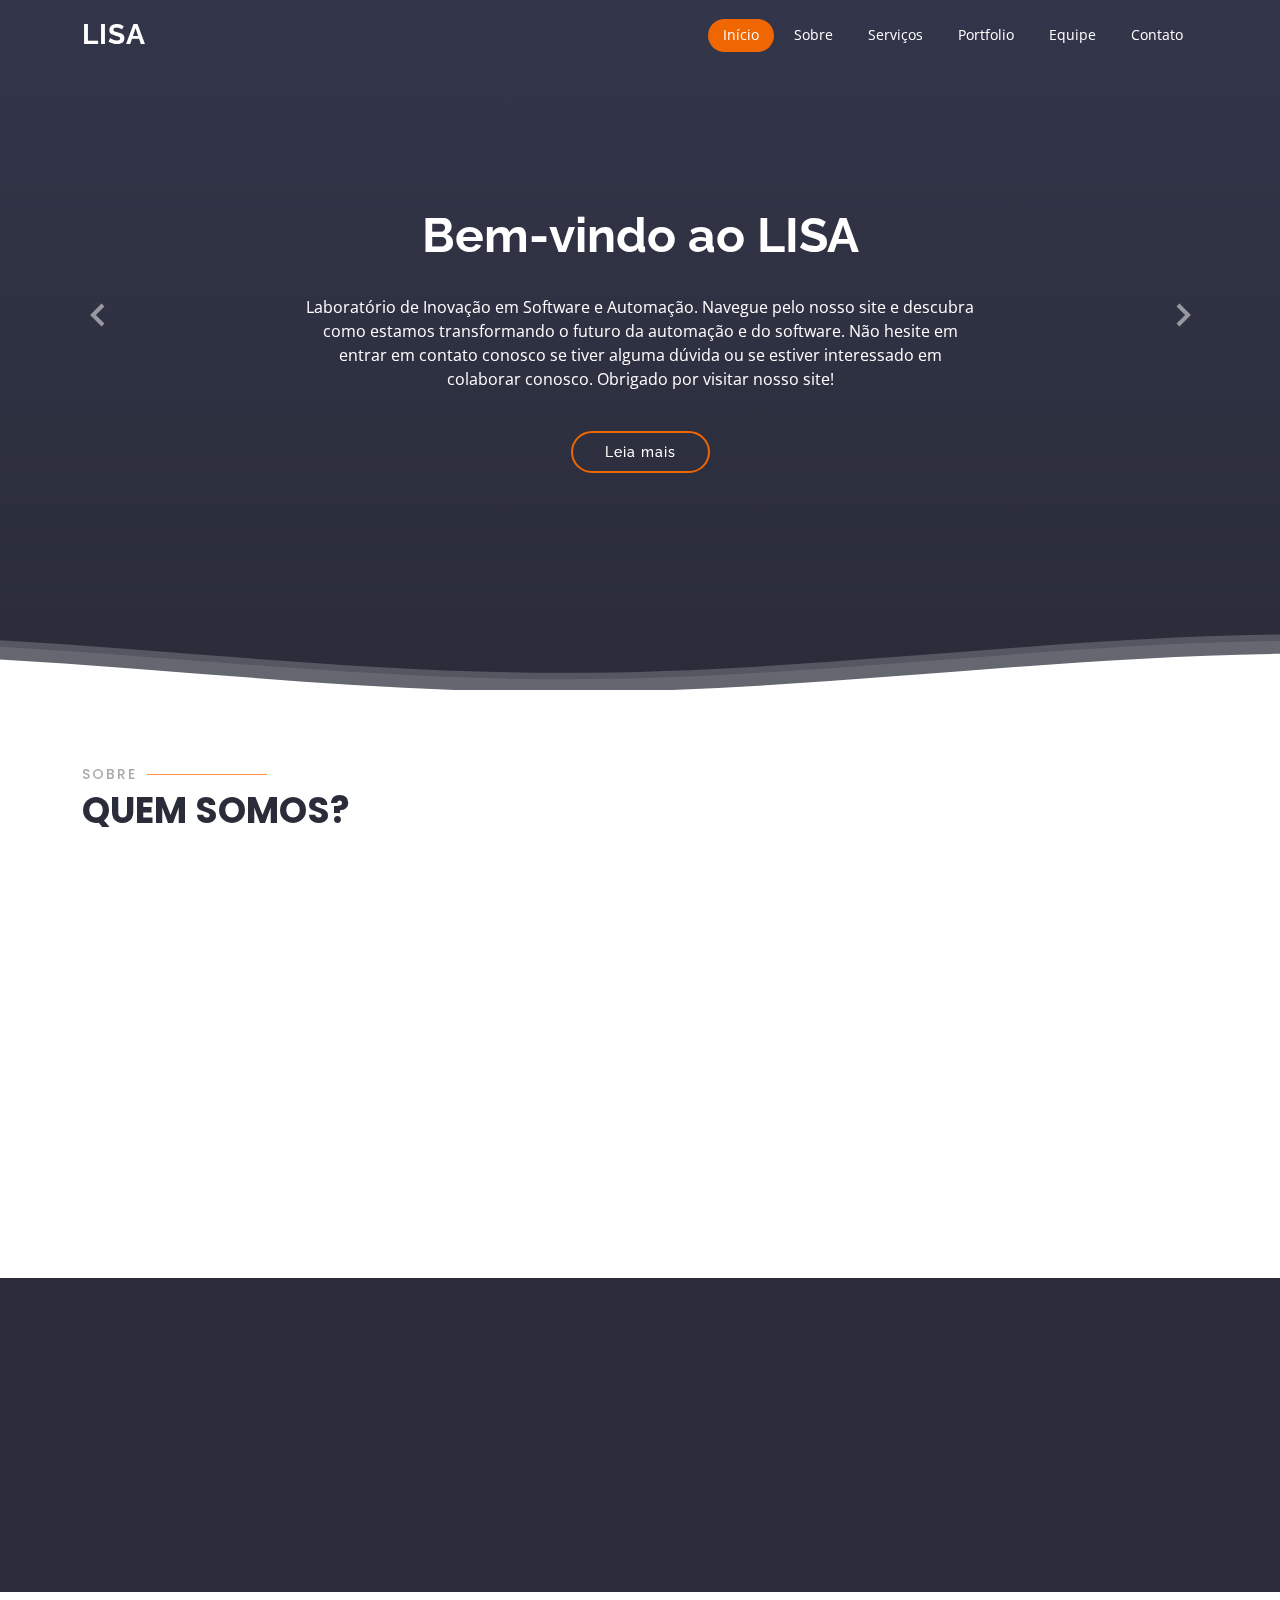
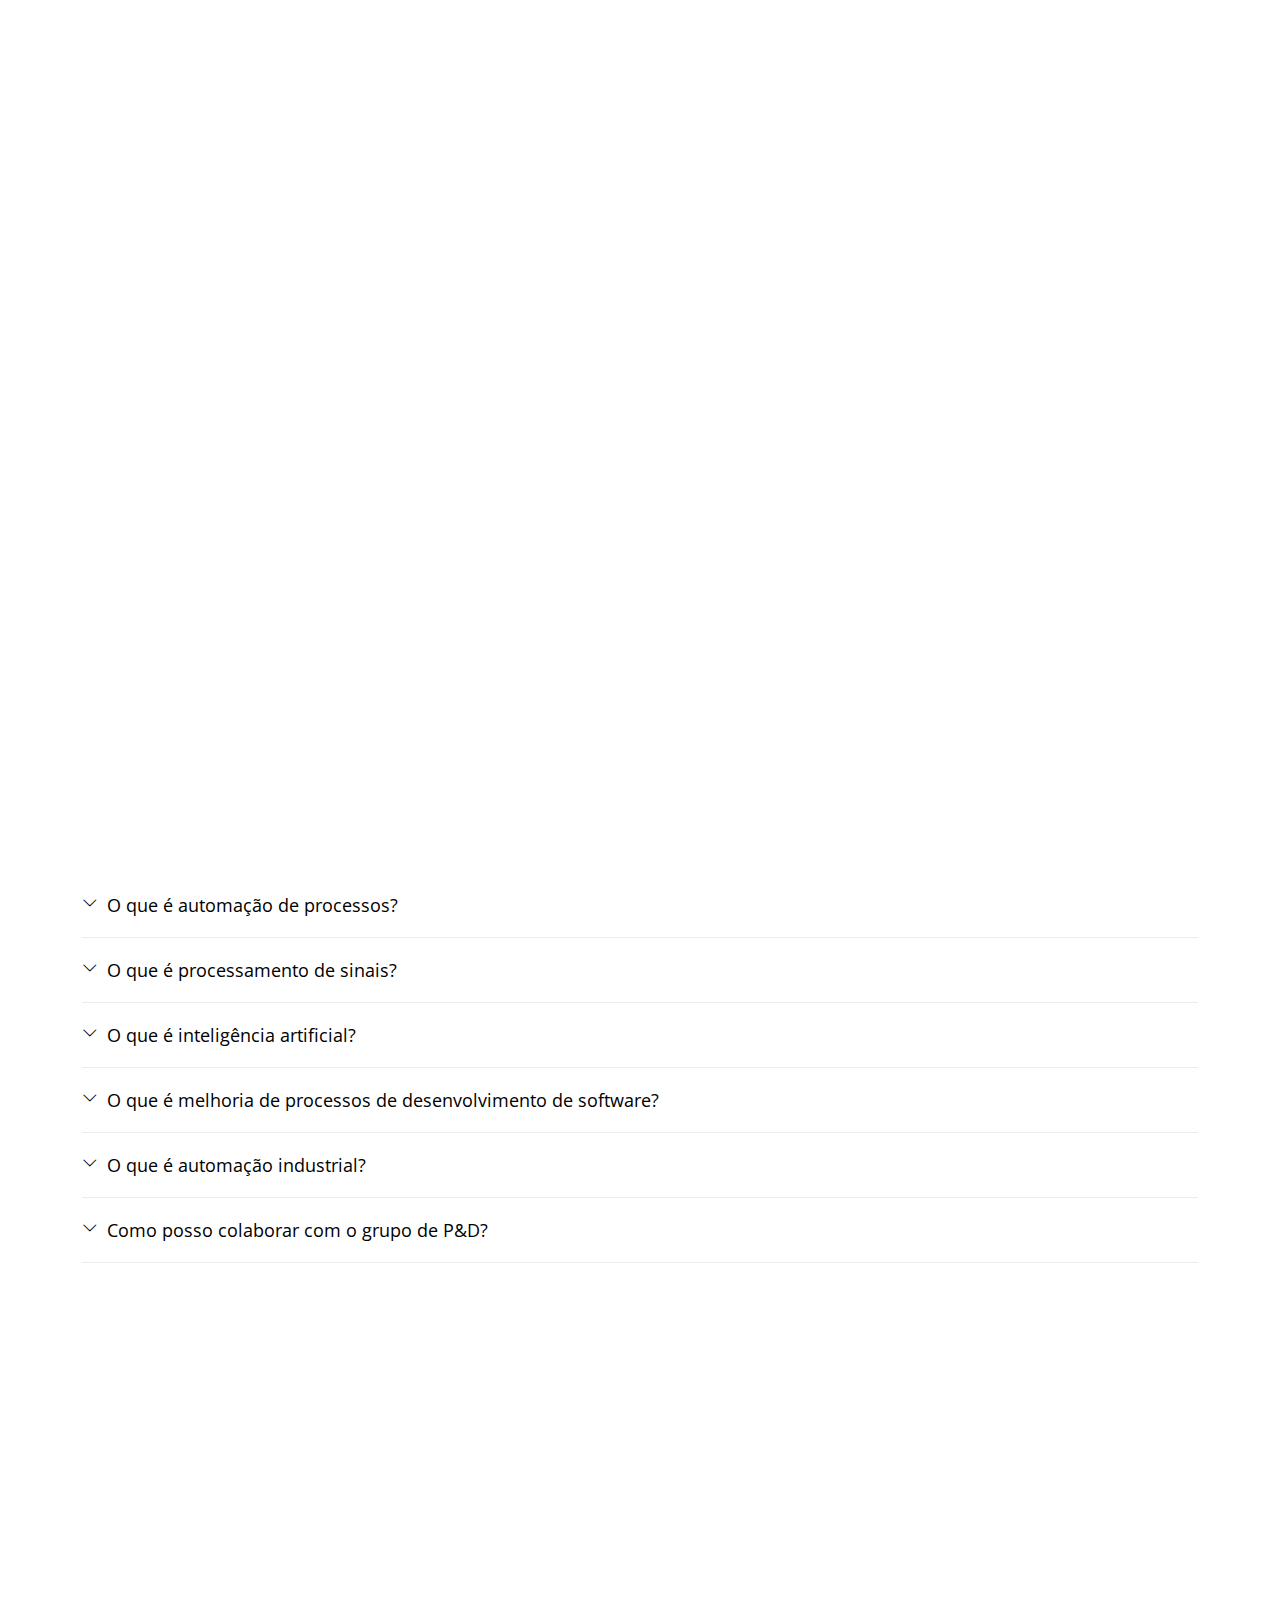
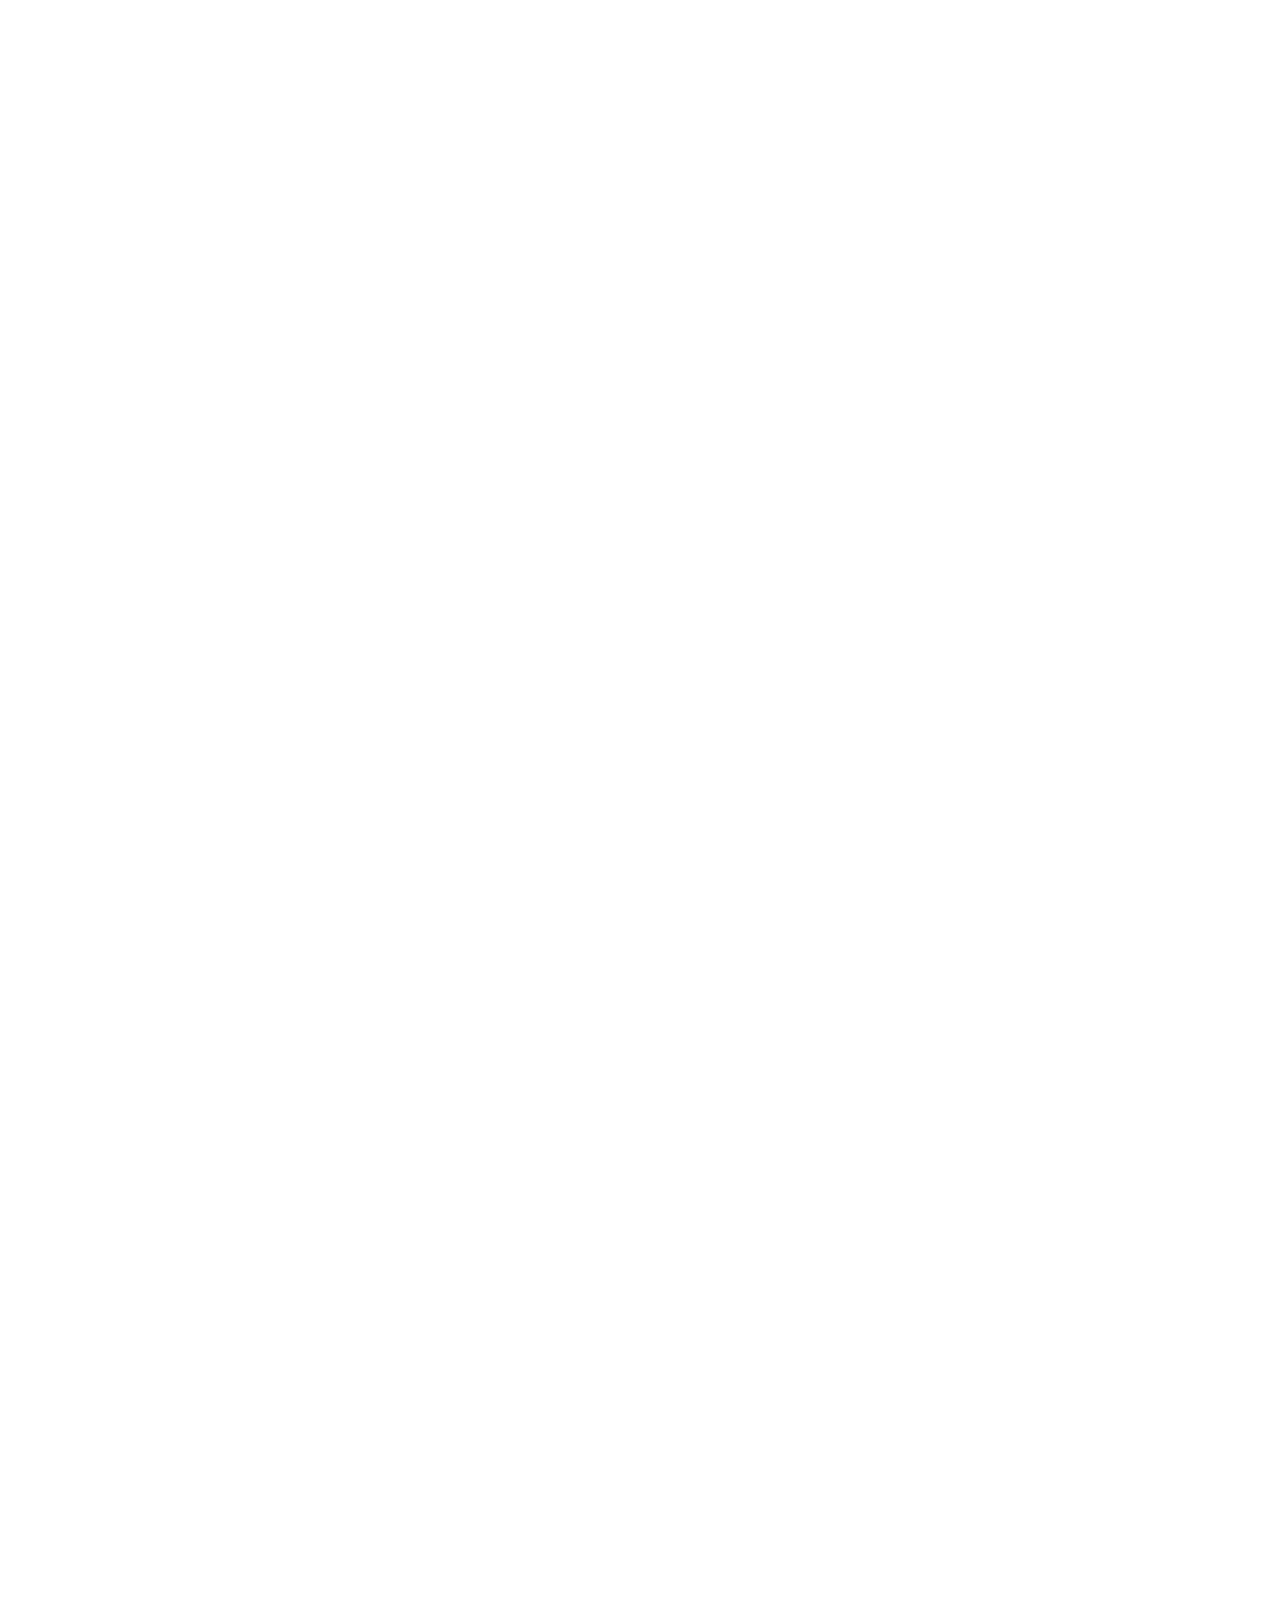
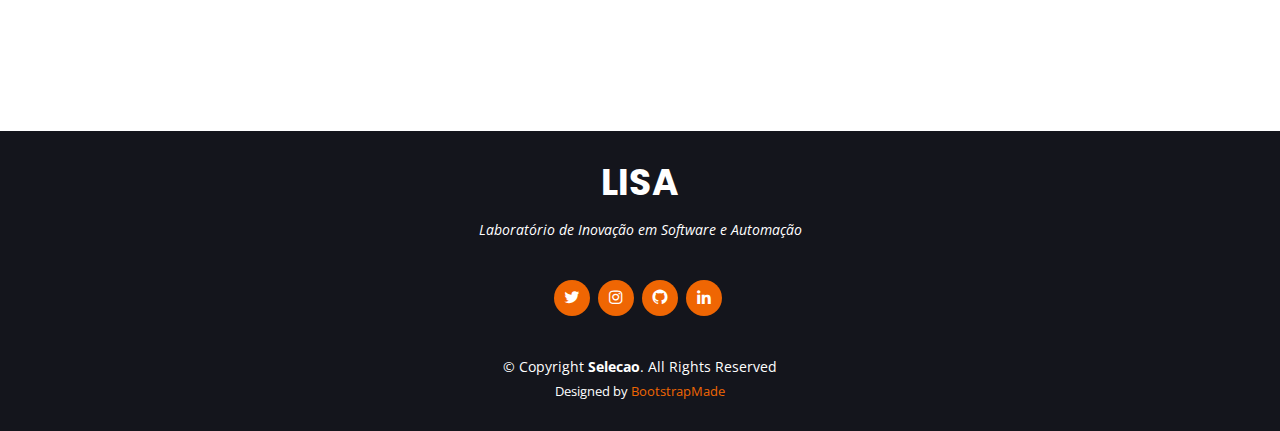
==== commit c1802c01: "Update index.html" ====
--- a/index.html
+++ b/index.html
@@ -6,12 +6,12 @@
   <meta content="width=device-width, initial-scale=1.0" name="viewport">
 
   <title>LISA - Laboratório de Inovação em Software e Automação</title>
-  <meta content="" name="description">
+  <meta name="description" content="Site do Laboratório de Inovação em Software e Automação, UFERSA/Pau dos Ferros-RN."> 
   <meta content="" name="keywords">
 
   <!-- Favicons -->
   <link href="assets/img/favicon.png" rel="icon">
-  <link href="assets/img/apple-touch-icon.png" rel="apple-touch-icon">
+  <link href="assets/img/logo.jpeg" rel="apple-touch-icon">
 
   <!-- Google Fonts -->
   <link href="https://fonts.googleapis.com/css?family=Open+Sans:300,300i,400,400i,600,600i,700,700i|Raleway:300,300i,400,400i,500,500i,600,600i,700,700i|Poppins:300,300i,400,400i,500,500i,600,600i,700,700i" rel="stylesheet">
@@ -802,7 +802,7 @@
               </div>
             </div>
           </div>
-
+	<!--
 	<div class="col-lg-3 col-md-6 d-flex align-items-stretch">
             <div class="member" data-aos="fade-up" data-aos-delay="200">
               <div class="member-img">
@@ -820,27 +820,11 @@
               </div>
             </div>
           </div>
-          
-          <div class="col-lg-3 col-md-6 d-flex align-items-stretch">
-            <div class="member" data-aos="fade-up" data-aos-delay="200">
-              <div class="member-img">
-                <img src="assets/img/team/italo.jpg" class="img-fluid" alt="">
-                <div class="social">
-                  <a href="https://www.researchgate.net/profile/Italo-Assis" target="_blank"><i class="bi bi-person"></i></a>
-                  <a href="https://www.linkedin.com/in/italo-assis/" target="_blank"><i class="bi bi-linkedin"></i></a>
-                </div>
-              </div>
-              <div class="member-info">
-                <h4>Dr. Ítalo Assis</h4>
-                <span>Professor e Pesquisador</span>
-              </div>
-            </div>
-          </div>
-          
-          <div class="col-lg-3 col-md-6 d-flex align-items-stretch">
-            <div class="member" data-aos="fade-up" data-aos-delay="200">
-              <div class="member-img">
-                <img src="assets/img/team/samara.png" class="img-fluid" alt="">
+
+	<div class="col-lg-3 col-md-6 d-flex align-items-stretch">
+            <div class="member" data-aos="fade-up" data-aos-delay="300">
+              <div class="member-img">
+                <img src="assets/img/team/team-3.jpg" class="img-fluid" alt="">
                 <div class="social">
                   <a href=""><i class="bi bi-twitter"></i></a>
                   <a href=""><i class="bi bi-facebook"></i></a>
@@ -849,34 +833,16 @@
                 </div>
               </div>
               <div class="member-info">
-                <h4>Dra. Sâmara Paiva</h4>
-                <span>Professora e Pesquisadora</span>
-              </div>
-            </div>
-          </div>
-          
-          <div class="col-lg-3 col-md-6 d-flex align-items-stretch">
+                <h4>Dr. Ricardo Medeiros</h4>
+                <span>Professor e Pesquisador</span>
+              </div>
+            </div>
+          </div>
+
+	            <div class="col-lg-3 col-md-6 d-flex align-items-stretch">
             <div class="member" data-aos="fade-up" data-aos-delay="200">
               <div class="member-img">
-                <img src="assets/img/team/rosana.jpeg" class="img-fluid" alt="">
-                <div class="social">
-          
-                  <a href="https://github.com/roscibely"><i class="bi bi-github"></i></a>
-                  <a href="https://www.researchgate.net/profile/R-C-B-Rego"><i class="bi bi-person"></i></a>
-                  <a href="https://www.linkedin.com/in/rosanacibely/"><i class="bi bi-linkedin"></i></a>
-                </div>
-              </div>
-              <div class="member-info">
-                <h4>Dra. Rosana Rego</h4>
-                <span>Professora e Pesquisadora</span>
-              </div>
-            </div>
-          </div>
-          
-          <div class="col-lg-3 col-md-6 d-flex align-items-stretch">
-            <div class="member" data-aos="fade-up" data-aos-delay="200">
-              <div class="member-img">
-                <img src="assets/img/team/kennedy.png" class="img-fluid" alt="">
+                <img src="assets/img/team/team-3.jpg" class="img-fluid" alt="">
                 <div class="social">
                   <a href=""><i class="bi bi-twitter"></i></a>
                   <a href=""><i class="bi bi-facebook"></i></a>
@@ -885,16 +851,16 @@
                 </div>
               </div>
               <div class="member-info">
-                <h4>Dr. Kennedy Reurisom</h4>
-                <span>Professor e Pesquisador</span>
-              </div>
-            </div>
-          </div>
-          
-          <div class="col-lg-3 col-md-6 d-flex align-items-stretch">
-            <div class="member" data-aos="fade-up" data-aos-delay="100">
-              <div class="member-img">
-                <img src="assets/img/team/felipe_torres2.jpg" class="img-fluid" alt="">
+                <h4>Vinícius Lopes</h4>
+                <span>Analista de Infraestrutura</span>
+              </div>
+            </div>
+          </div>
+          
+	<div class="col-lg-3 col-md-6 d-flex align-items-stretch">
+            <div class="member" data-aos="fade-up" data-aos-delay="200">
+              <div class="member-img">
+                <img src="assets/img/team/team-3.jpg" class="img-fluid" alt="">
                 <div class="social">
                   <a href=""><i class="bi bi-twitter"></i></a>
                   <a href=""><i class="bi bi-facebook"></i></a>
@@ -903,18 +869,33 @@
                 </div>
               </div>
               <div class="member-info">
-                <h4>Msc. Felipe Torres</h4>
+                <h4>Tony</h4>
+                <span>Pesquisador</span>
+              </div>
+            </div>
+          </div>
+		-->
+          
+          <div class="col-lg-3 col-md-6 d-flex align-items-stretch">
+            <div class="member" data-aos="fade-up" data-aos-delay="200">
+              <div class="member-img">
+                <img src="assets/img/team/italo.jpg" class="img-fluid" alt="">
+                <div class="social">
+                  <a href="https://www.researchgate.net/profile/Italo-Assis" target="_blank"><i class="bi bi-person"></i></a>
+                  <a href="https://www.linkedin.com/in/italo-assis/" target="_blank"><i class="bi bi-linkedin"></i></a>
+                </div>
+              </div>
+              <div class="member-info">
+                <h4>Dr. Ítalo Assis</h4>
                 <span>Professor e Pesquisador</span>
               </div>
             </div>
           </div>
-
-          
-
+          
           <div class="col-lg-3 col-md-6 d-flex align-items-stretch">
-            <div class="member" data-aos="fade-up" data-aos-delay="300">
-              <div class="member-img">
-                <img src="assets/img/team/team-3.jpg" class="img-fluid" alt="">
+            <div class="member" data-aos="fade-up" data-aos-delay="200">
+              <div class="member-img">
+                <img src="assets/img/team/samara.png" class="img-fluid" alt="">
                 <div class="social">
                   <a href=""><i class="bi bi-twitter"></i></a>
                   <a href=""><i class="bi bi-facebook"></i></a>
@@ -923,8 +904,8 @@
                 </div>
               </div>
               <div class="member-info">
-                <h4>Dr. Ricardo Medeiros</h4>
-                <span>Professor e Pesquisador</span>
+                <h4>Dra. Sâmara Paiva</h4>
+                <span>Professora e Pesquisadora</span>
               </div>
             </div>
           </div>
@@ -932,7 +913,25 @@
           <div class="col-lg-3 col-md-6 d-flex align-items-stretch">
             <div class="member" data-aos="fade-up" data-aos-delay="200">
               <div class="member-img">
-                <img src="assets/img/team/ferdinandy.png" class="img-fluid" alt="">
+                <img src="assets/img/team/rosana.jpeg" class="img-fluid" alt="">
+                <div class="social">
+          
+                  <a href="https://github.com/roscibely"><i class="bi bi-github"></i></a>
+                  <a href="https://www.researchgate.net/profile/R-C-B-Rego"><i class="bi bi-person"></i></a>
+                  <a href="https://www.linkedin.com/in/rosanacibely/"><i class="bi bi-linkedin"></i></a>
+                </div>
+              </div>
+              <div class="member-info">
+                <h4>Dra. Rosana Rego</h4>
+                <span>Professora e Pesquisadora</span>
+              </div>
+            </div>
+          </div>
+          
+          <div class="col-lg-3 col-md-6 d-flex align-items-stretch">
+            <div class="member" data-aos="fade-up" data-aos-delay="200">
+              <div class="member-img">
+                <img src="assets/img/team/kennedy.png" class="img-fluid" alt="">
                 <div class="social">
                   <a href=""><i class="bi bi-twitter"></i></a>
                   <a href=""><i class="bi bi-facebook"></i></a>
@@ -941,16 +940,16 @@
                 </div>
               </div>
               <div class="member-info">
-                <h4>Msc. Ferdinandy Chagas</h4>
+                <h4>Dr. Kennedy Reurisom</h4>
                 <span>Professor e Pesquisador</span>
               </div>
             </div>
           </div>
           
-                    <div class="col-lg-3 col-md-6 d-flex align-items-stretch">
-            <div class="member" data-aos="fade-up" data-aos-delay="200">
-              <div class="member-img">
-                <img src="assets/img/team/team-3.jpg" class="img-fluid" alt="">
+          <div class="col-lg-3 col-md-6 d-flex align-items-stretch">
+            <div class="member" data-aos="fade-up" data-aos-delay="100">
+              <div class="member-img">
+                <img src="assets/img/team/felipe_torres2.jpg" class="img-fluid" alt="">
                 <div class="social">
                   <a href=""><i class="bi bi-twitter"></i></a>
                   <a href=""><i class="bi bi-facebook"></i></a>
@@ -959,16 +958,20 @@
                 </div>
               </div>
               <div class="member-info">
-                <h4>Vinícius Lopes</h4>
-                <span>Analista de Infraestrutura</span>
-              </div>
-            </div>
-          </div>
-          
-                    <div class="col-lg-3 col-md-6 d-flex align-items-stretch">
+                <h4>Msc. Felipe Torres</h4>
+                <span>Professor e Pesquisador</span>
+              </div>
+            </div>
+          </div>
+
+          
+
+          
+          
+          <div class="col-lg-3 col-md-6 d-flex align-items-stretch">
             <div class="member" data-aos="fade-up" data-aos-delay="200">
               <div class="member-img">
-                <img src="assets/img/team/team-3.jpg" class="img-fluid" alt="">
+                <img src="assets/img/team/ferdinandy.png" class="img-fluid" alt="">
                 <div class="social">
                   <a href=""><i class="bi bi-twitter"></i></a>
                   <a href=""><i class="bi bi-facebook"></i></a>
@@ -977,11 +980,13 @@
                 </div>
               </div>
               <div class="member-info">
-                <h4>Tony</h4>
-                <span>Pesquisador</span>
-              </div>
-            </div>
-          </div>
+                <h4>Msc. Ferdinandy Chagas</h4>
+                <span>Professor e Pesquisador</span>
+              </div>
+            </div>
+          </div>
+          
+        
 
         </div>
 
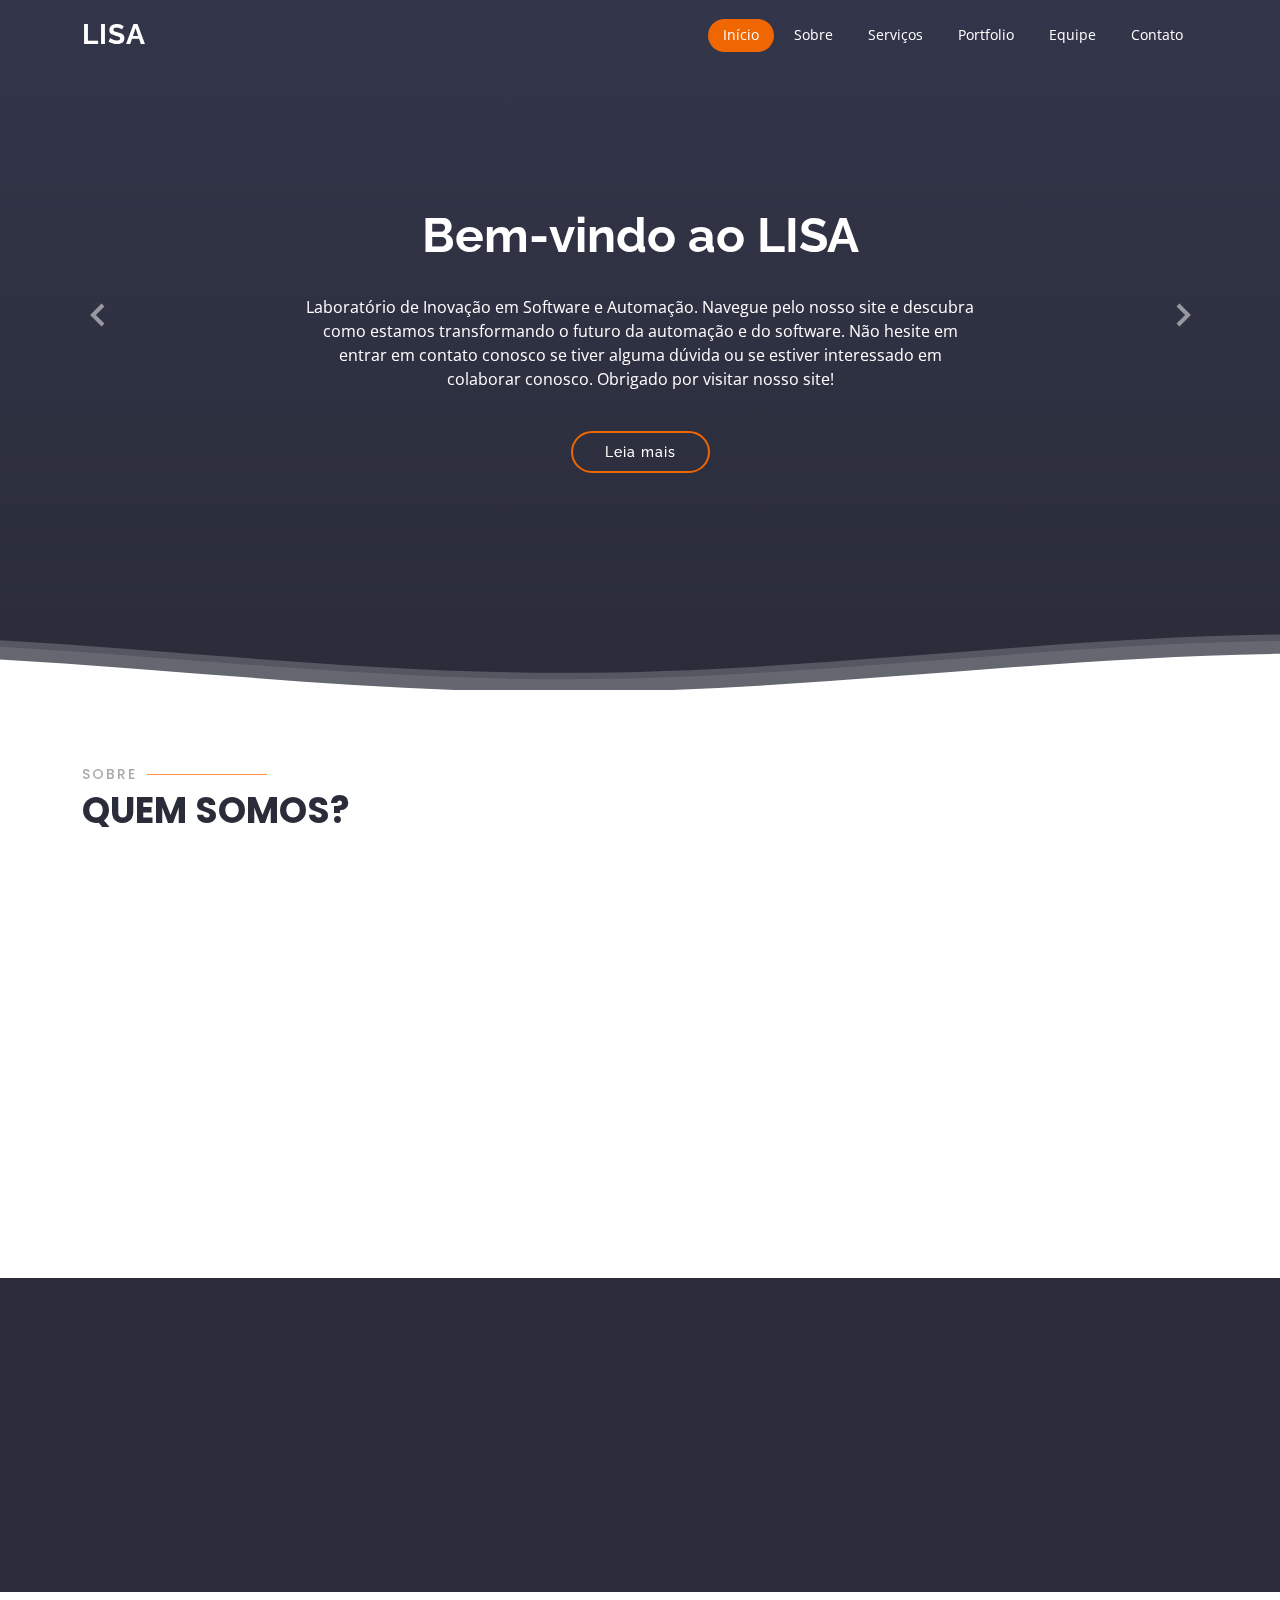
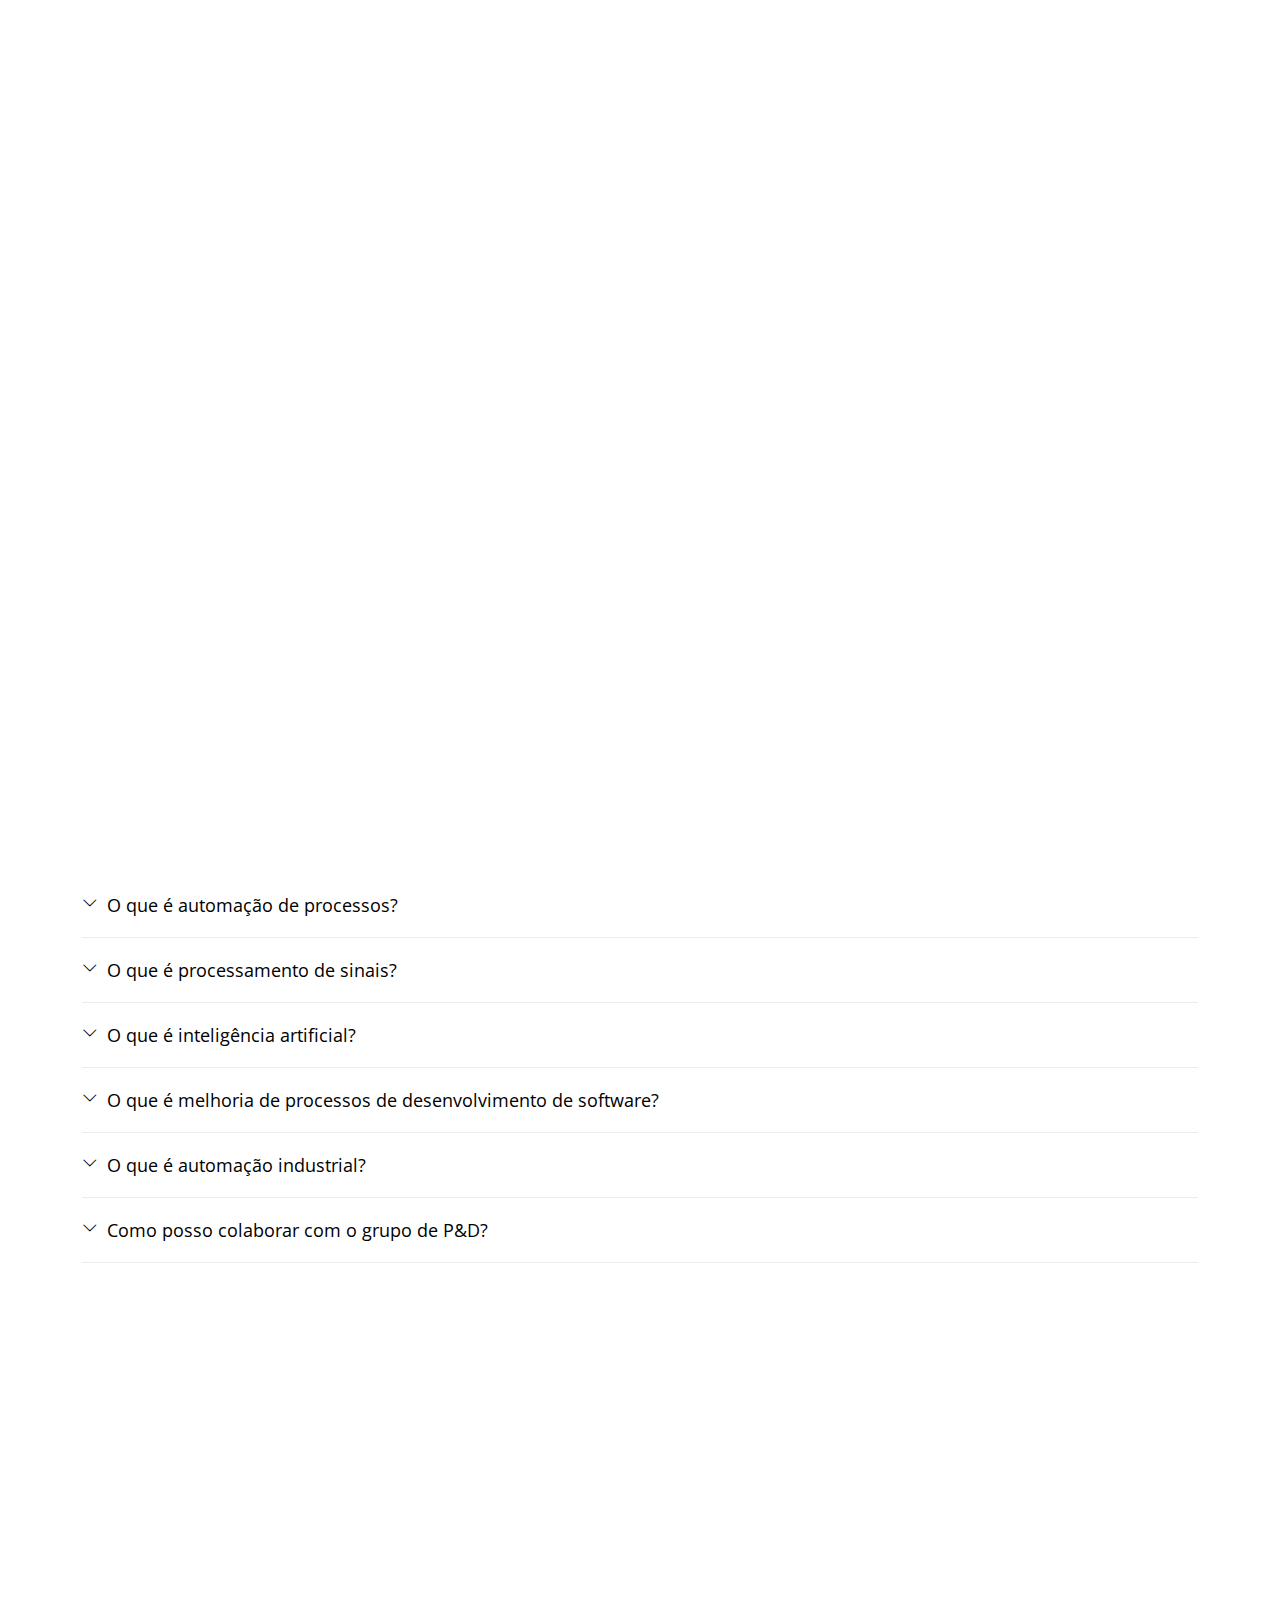
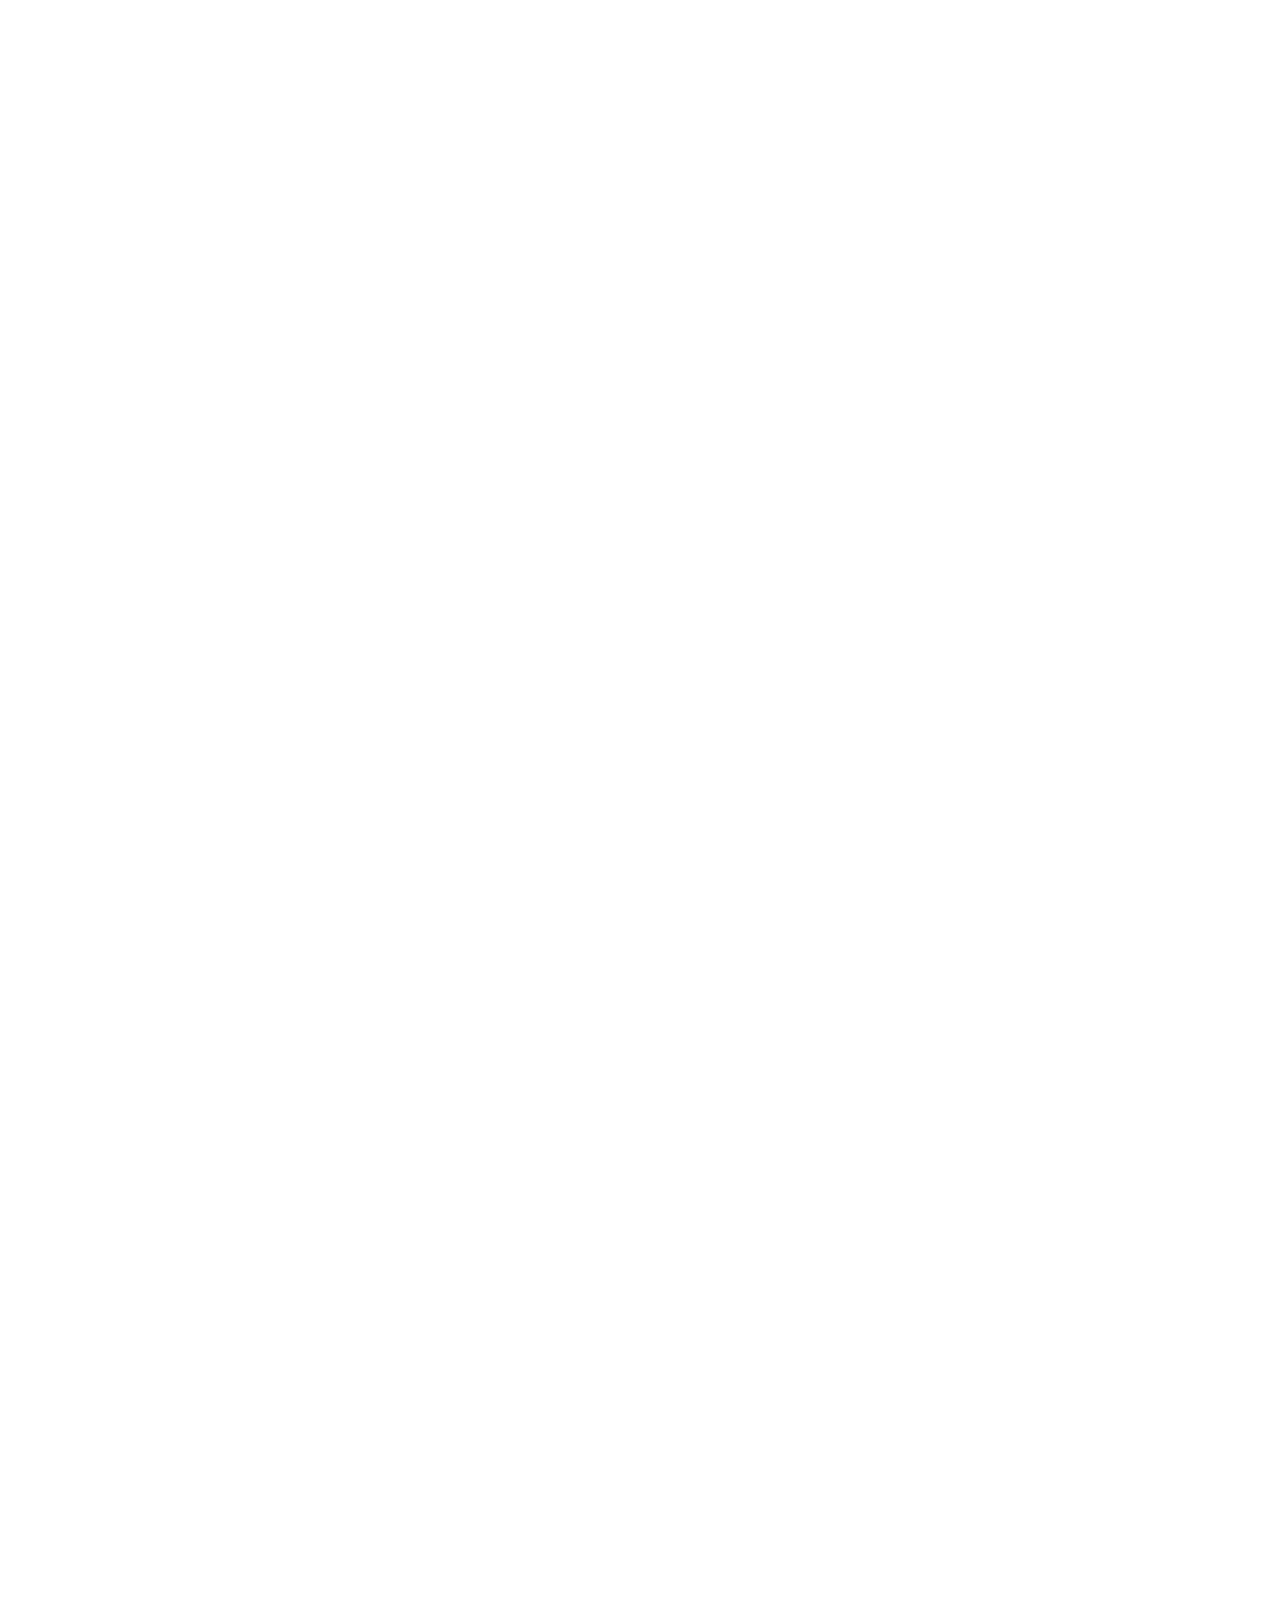
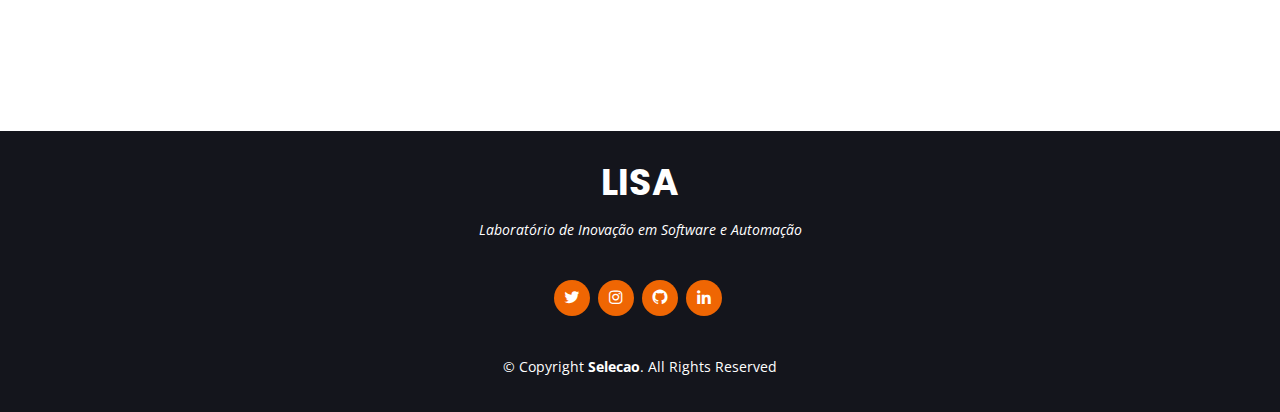
==== commit d4e0f05a: "Update index.html" ====
--- a/index.html
+++ b/index.html
@@ -9,8 +9,9 @@
   <meta name="description" content="Site do Laboratório de Inovação em Software e Automação, UFERSA/Pau dos Ferros-RN."> 
   <meta content="" name="keywords">
 
-  <!-- Favicons -->
+  <!-- Favicons 
   <link href="assets/img/favicon.png" rel="icon">
+  -->
   <link href="assets/img/logo.jpeg" rel="apple-touch-icon">
 
   <!-- Google Fonts -->
@@ -1080,8 +1081,9 @@
         <!-- All the links in the footer should remain intact. -->
         <!-- You can delete the links only if you purchased the pro version. -->
         <!-- Licensing information: https://bootstrapmade.com/license/ -->
-        <!-- Purchase the pro version with working PHP/AJAX contact form: https://bootstrapmade.com/selecao-bootstrap-template/ -->
+        <!-- Purchase the pro version with working PHP/AJAX contact form: https://bootstrapmade.com/selecao-bootstrap-template/ 
         Designed by <a href="https://bootstrapmade.com/">BootstrapMade</a>
+	-->
       </div>
     </div>
   </footer><!-- End Footer -->
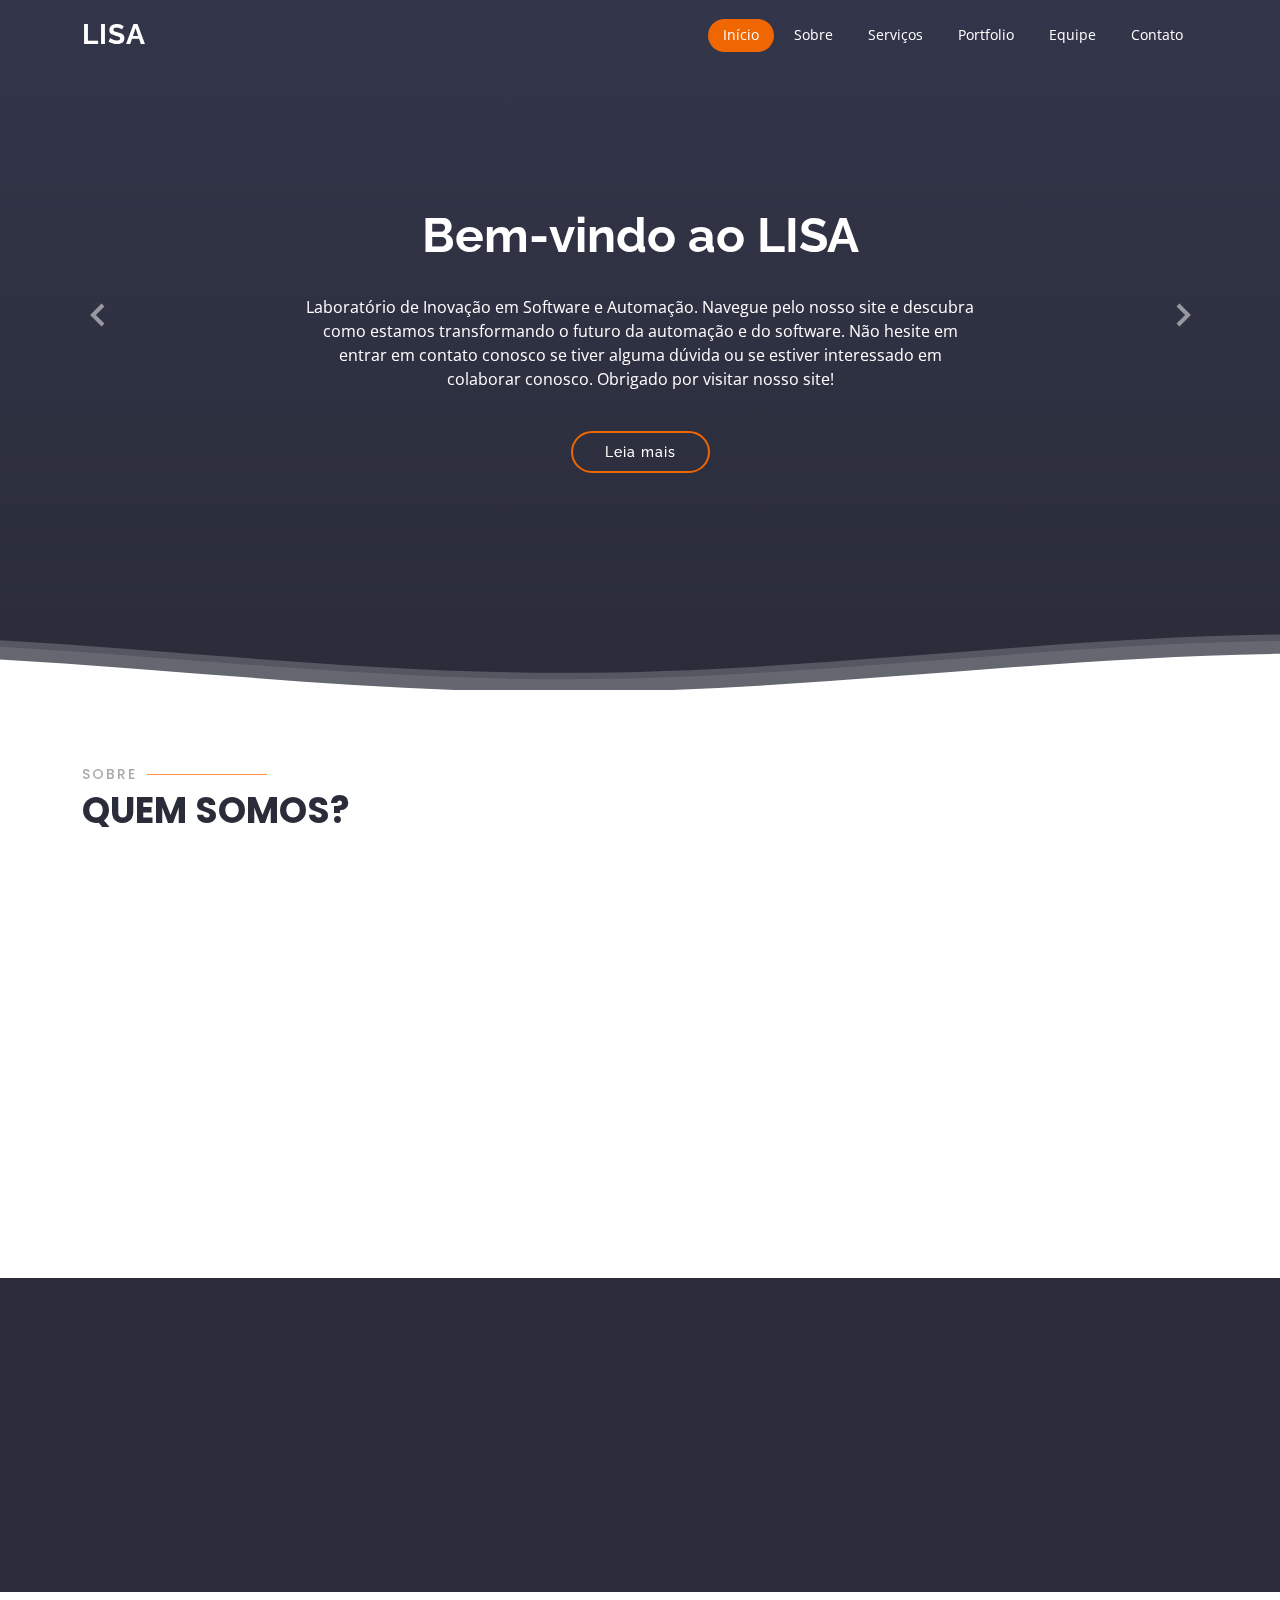
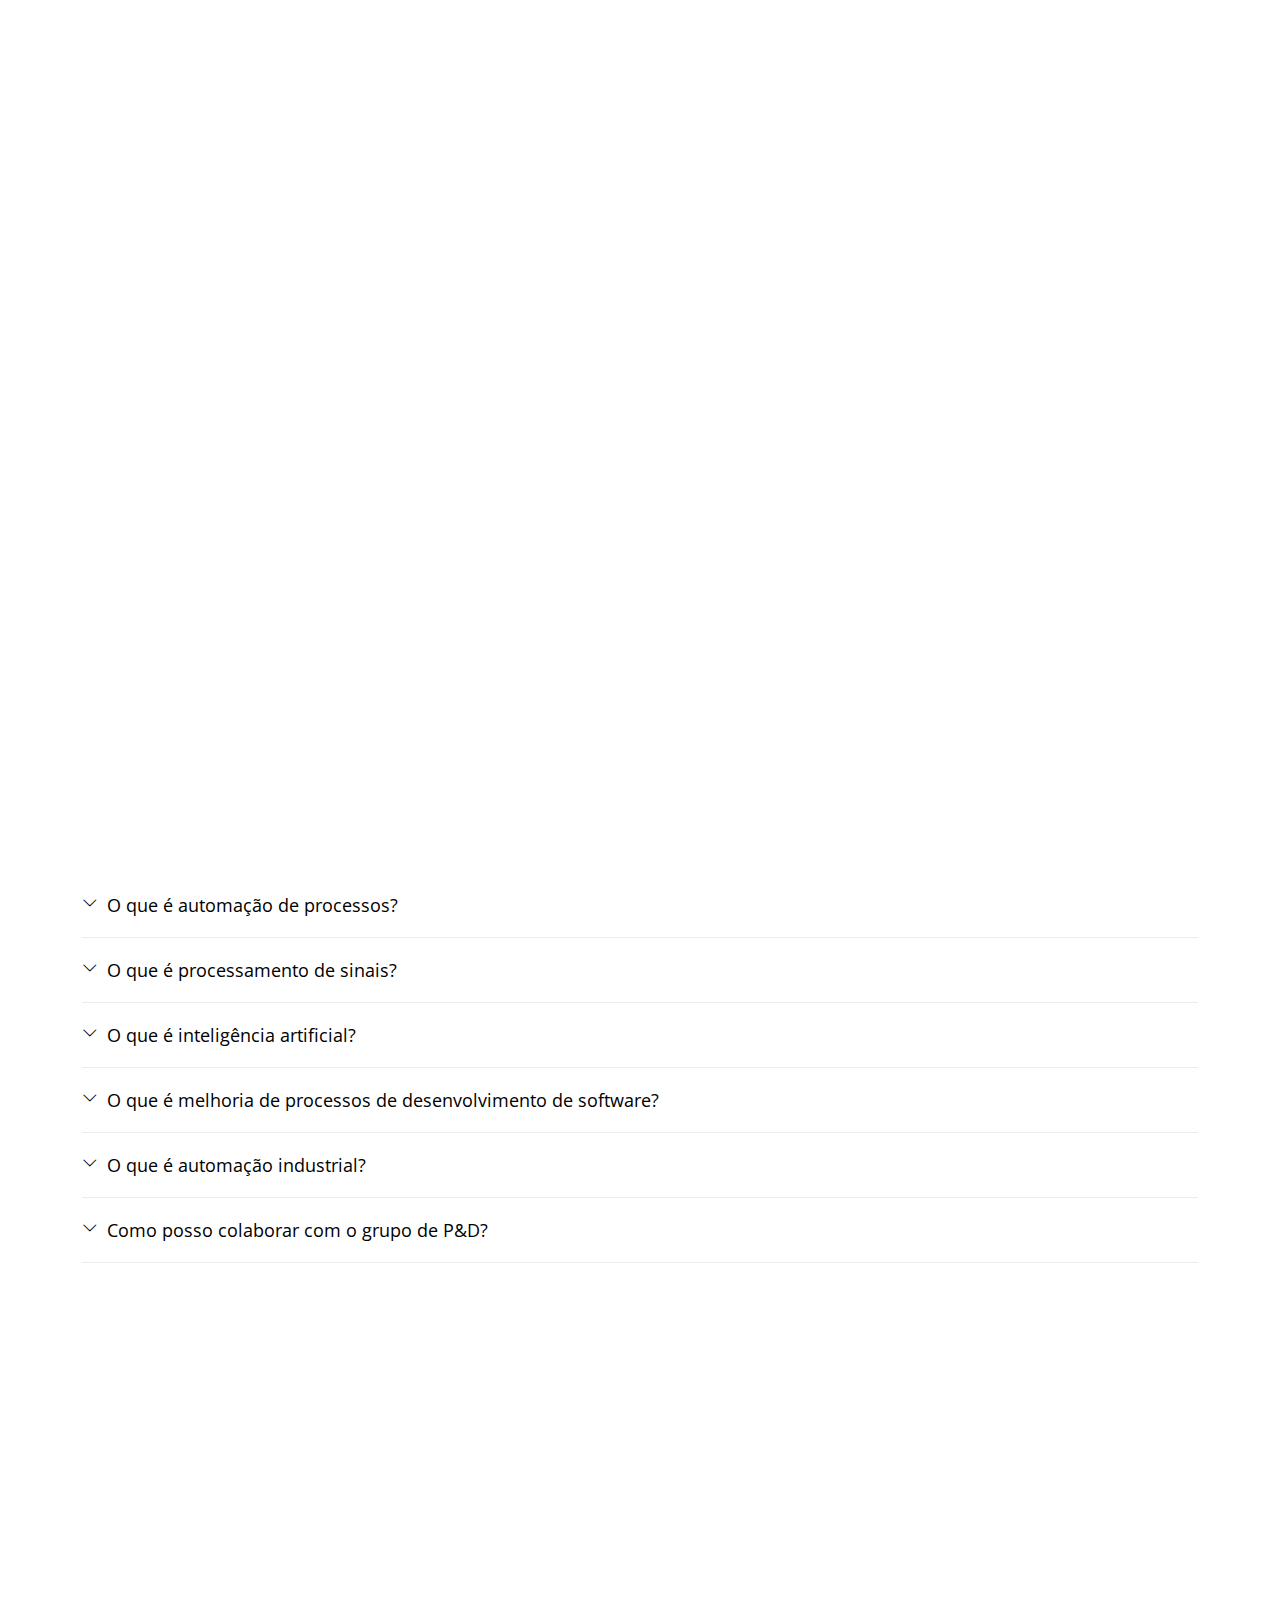
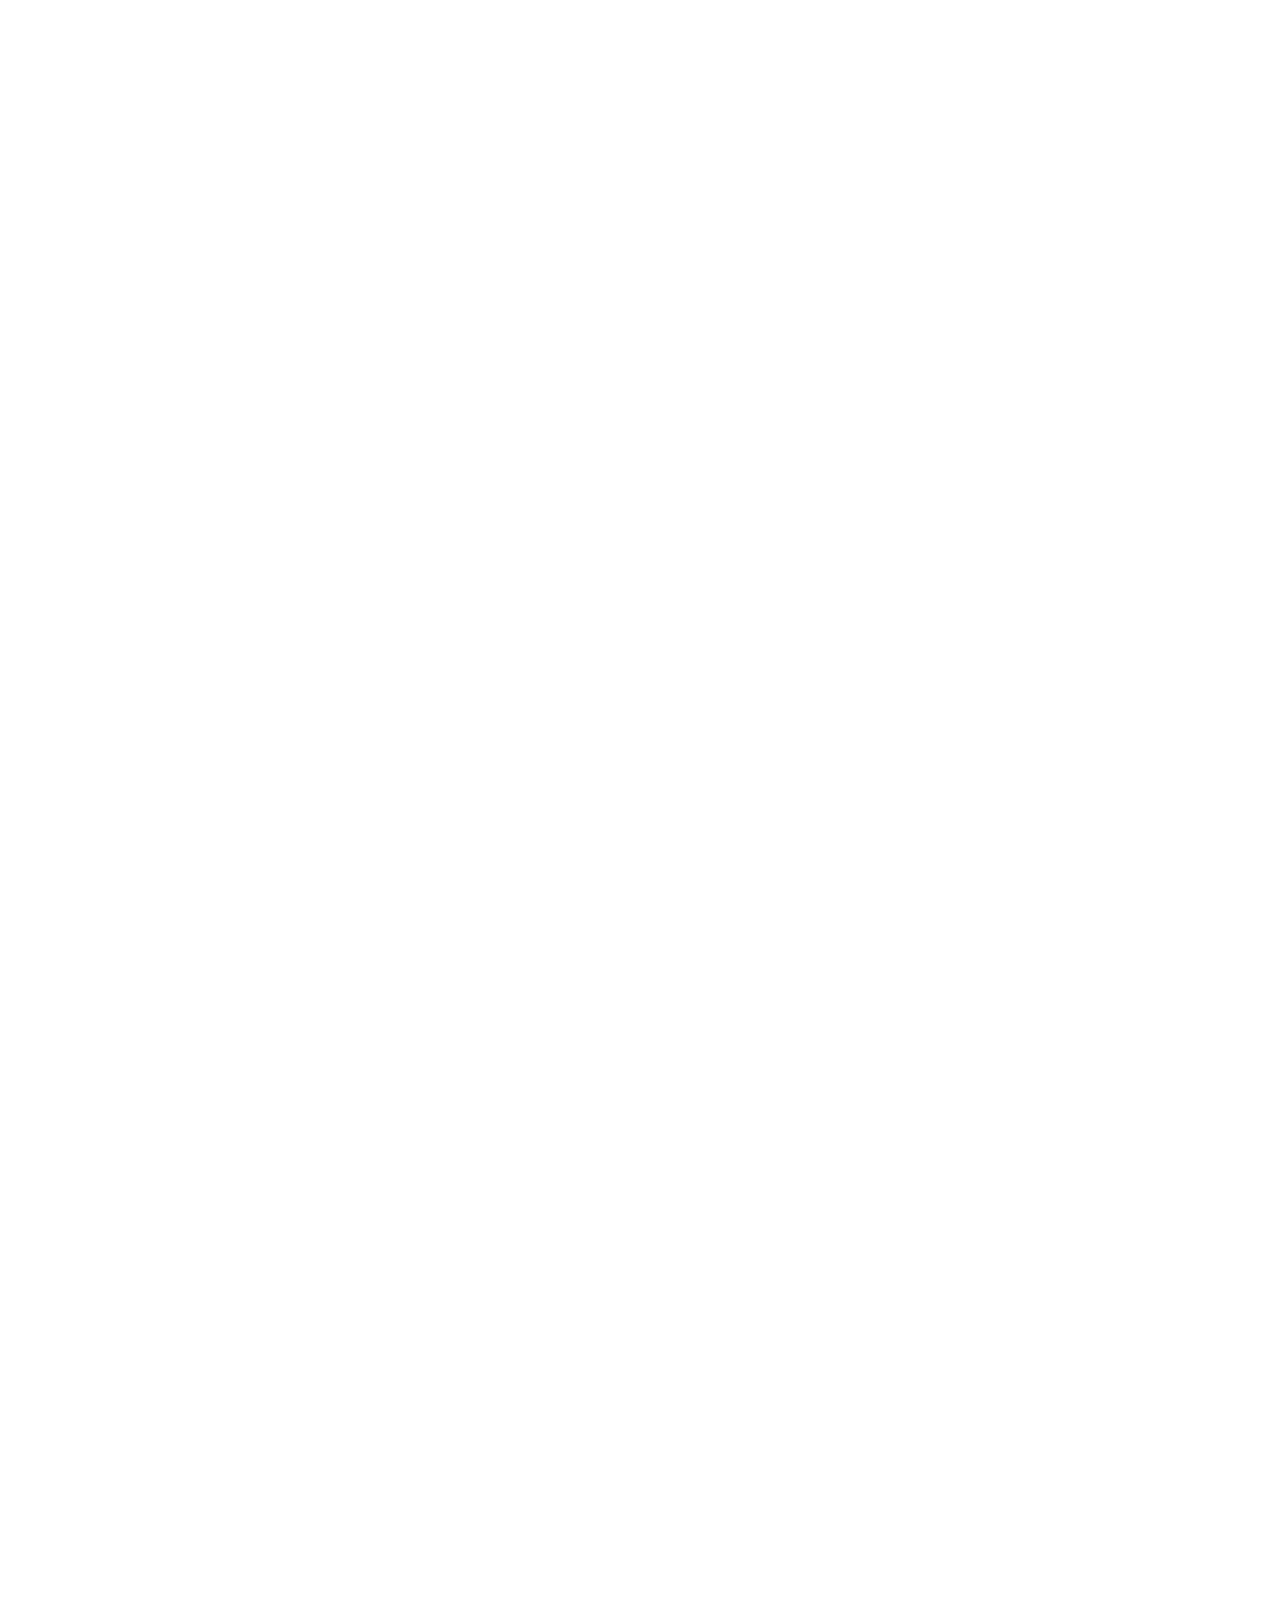
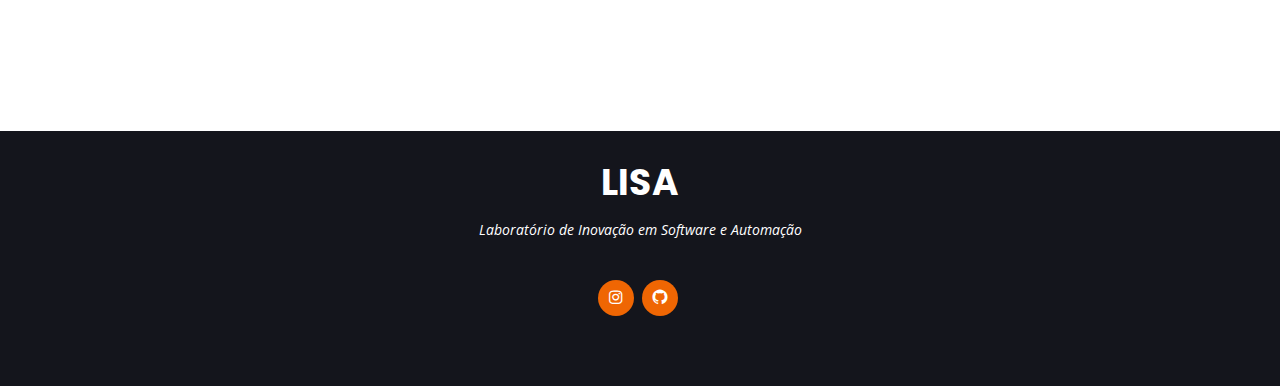
==== commit 6f965d75: "Update index.html" ====
--- a/index.html
+++ b/index.html
@@ -12,7 +12,7 @@
   <!-- Favicons 
   <link href="assets/img/favicon.png" rel="icon">
   -->
-  <link href="assets/img/logo.jpeg" rel="apple-touch-icon">
+  <link href="assets/img/lisa.png" rel="apple-touch-icon">
 
   <!-- Google Fonts -->
   <link href="https://fonts.googleapis.com/css?family=Open+Sans:300,300i,400,400i,600,600i,700,700i|Raleway:300,300i,400,400i,500,500i,600,600i,700,700i|Poppins:300,300i,400,400i,500,500i,600,600i,700,700i" rel="stylesheet">
@@ -1069,22 +1069,24 @@
       <h3>LISA</h3>
       <p>Laboratório de Inovação em Software e Automação</p>
       <div class="social-links">
-        <a href="#" class="twitter"><i class="bx bxl-twitter"></i></a>
-        <a href="#" class="instagram"><i class="bx bxl-instagram"></i></a>
+        <!--<a href="#" class="twitter"><i class="bx bxl-twitter"></i></a> -->
+        <a href="https://www.instagram.com/lisa.ufersa/" class="instagram"><i class="bx bxl-instagram"></i></a>
         <a href="https://github.com/lisa-ufersa" class="github"><i class="bx bxl-github"></i></a>
-        <a href="#" class="linkedin"><i class="bx bxl-linkedin"></i></a>
-      </div>
+        <!-- <a href="#" class="linkedin"><i class="bx bxl-linkedin"></i></a> -->
+      </div>
+      <!--
       <div class="copyright">
         &copy; Copyright <strong><span>Selecao</span></strong>. All Rights Reserved
       </div>
+       
       <div class="credits">
         <!-- All the links in the footer should remain intact. -->
         <!-- You can delete the links only if you purchased the pro version. -->
         <!-- Licensing information: https://bootstrapmade.com/license/ -->
         <!-- Purchase the pro version with working PHP/AJAX contact form: https://bootstrapmade.com/selecao-bootstrap-template/ 
         Designed by <a href="https://bootstrapmade.com/">BootstrapMade</a>
-	-->
-      </div>
+      </div>
+      -->
     </div>
   </footer><!-- End Footer -->
 
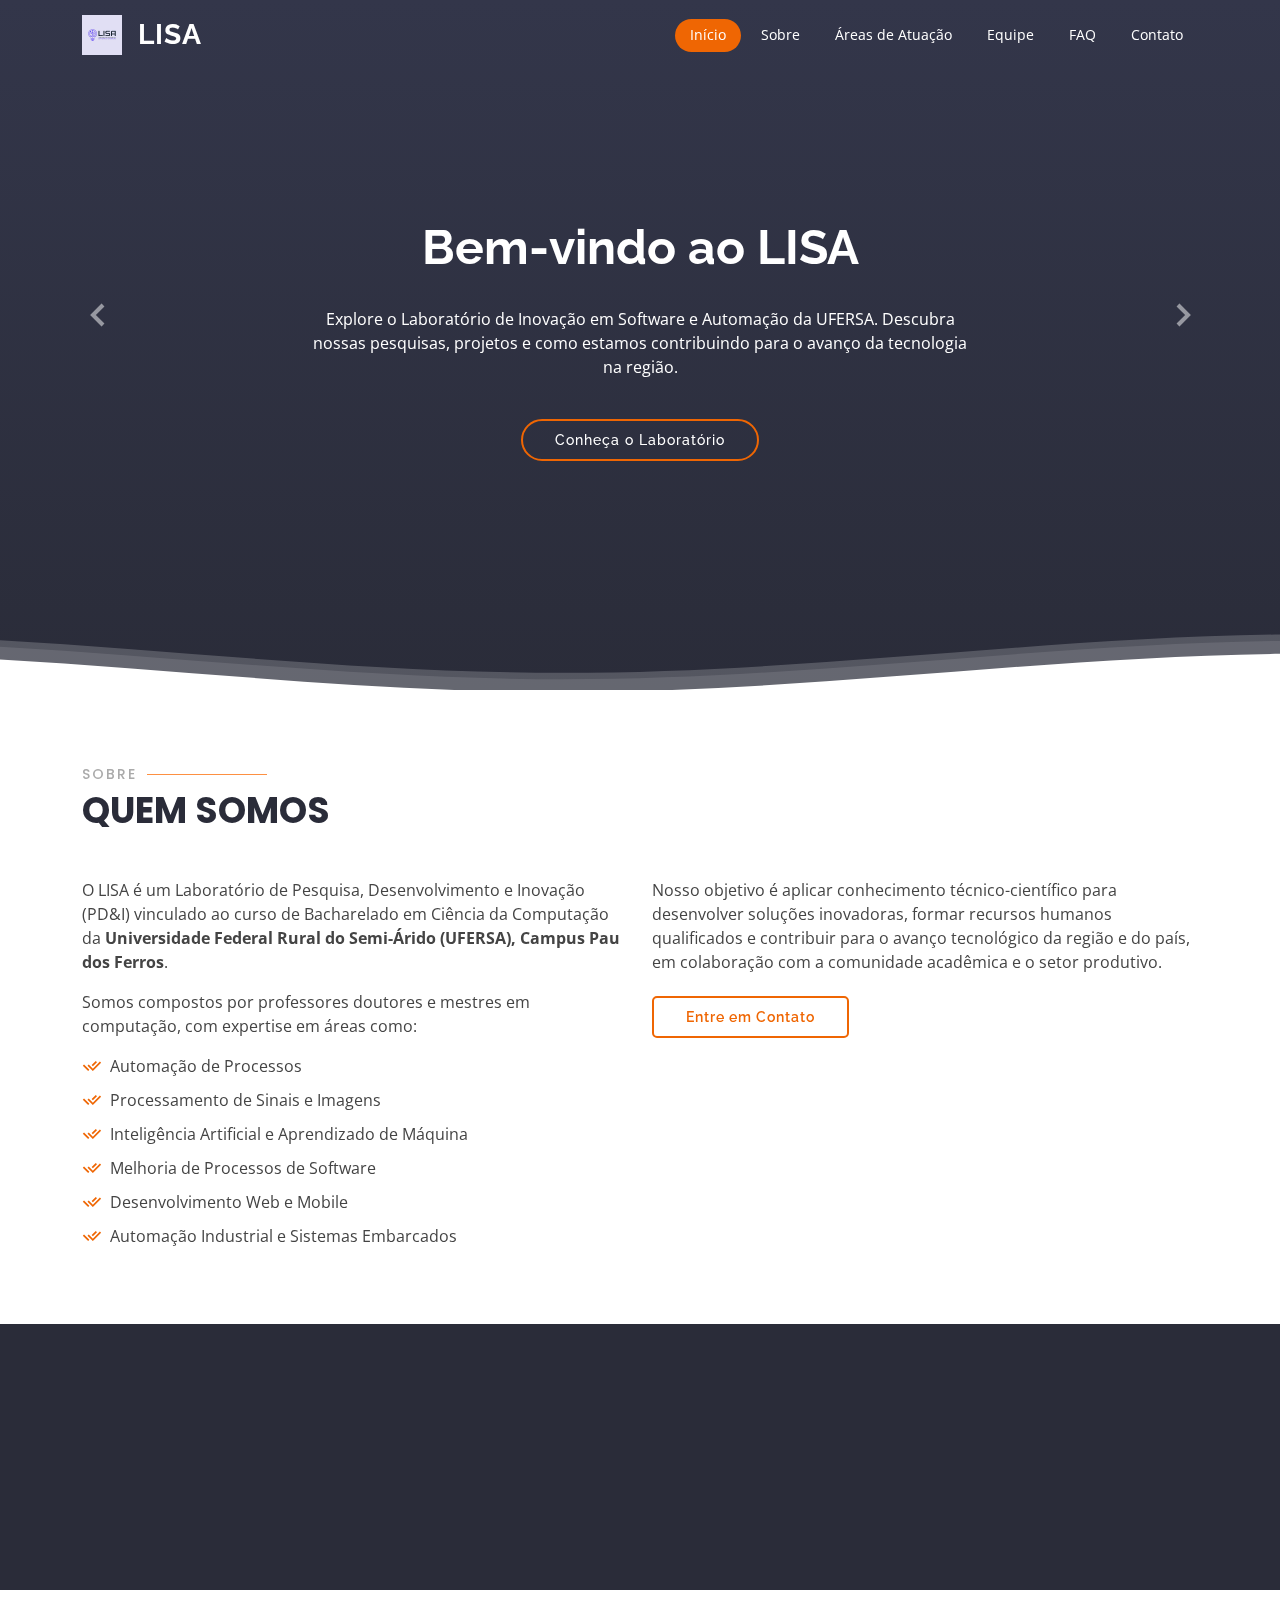
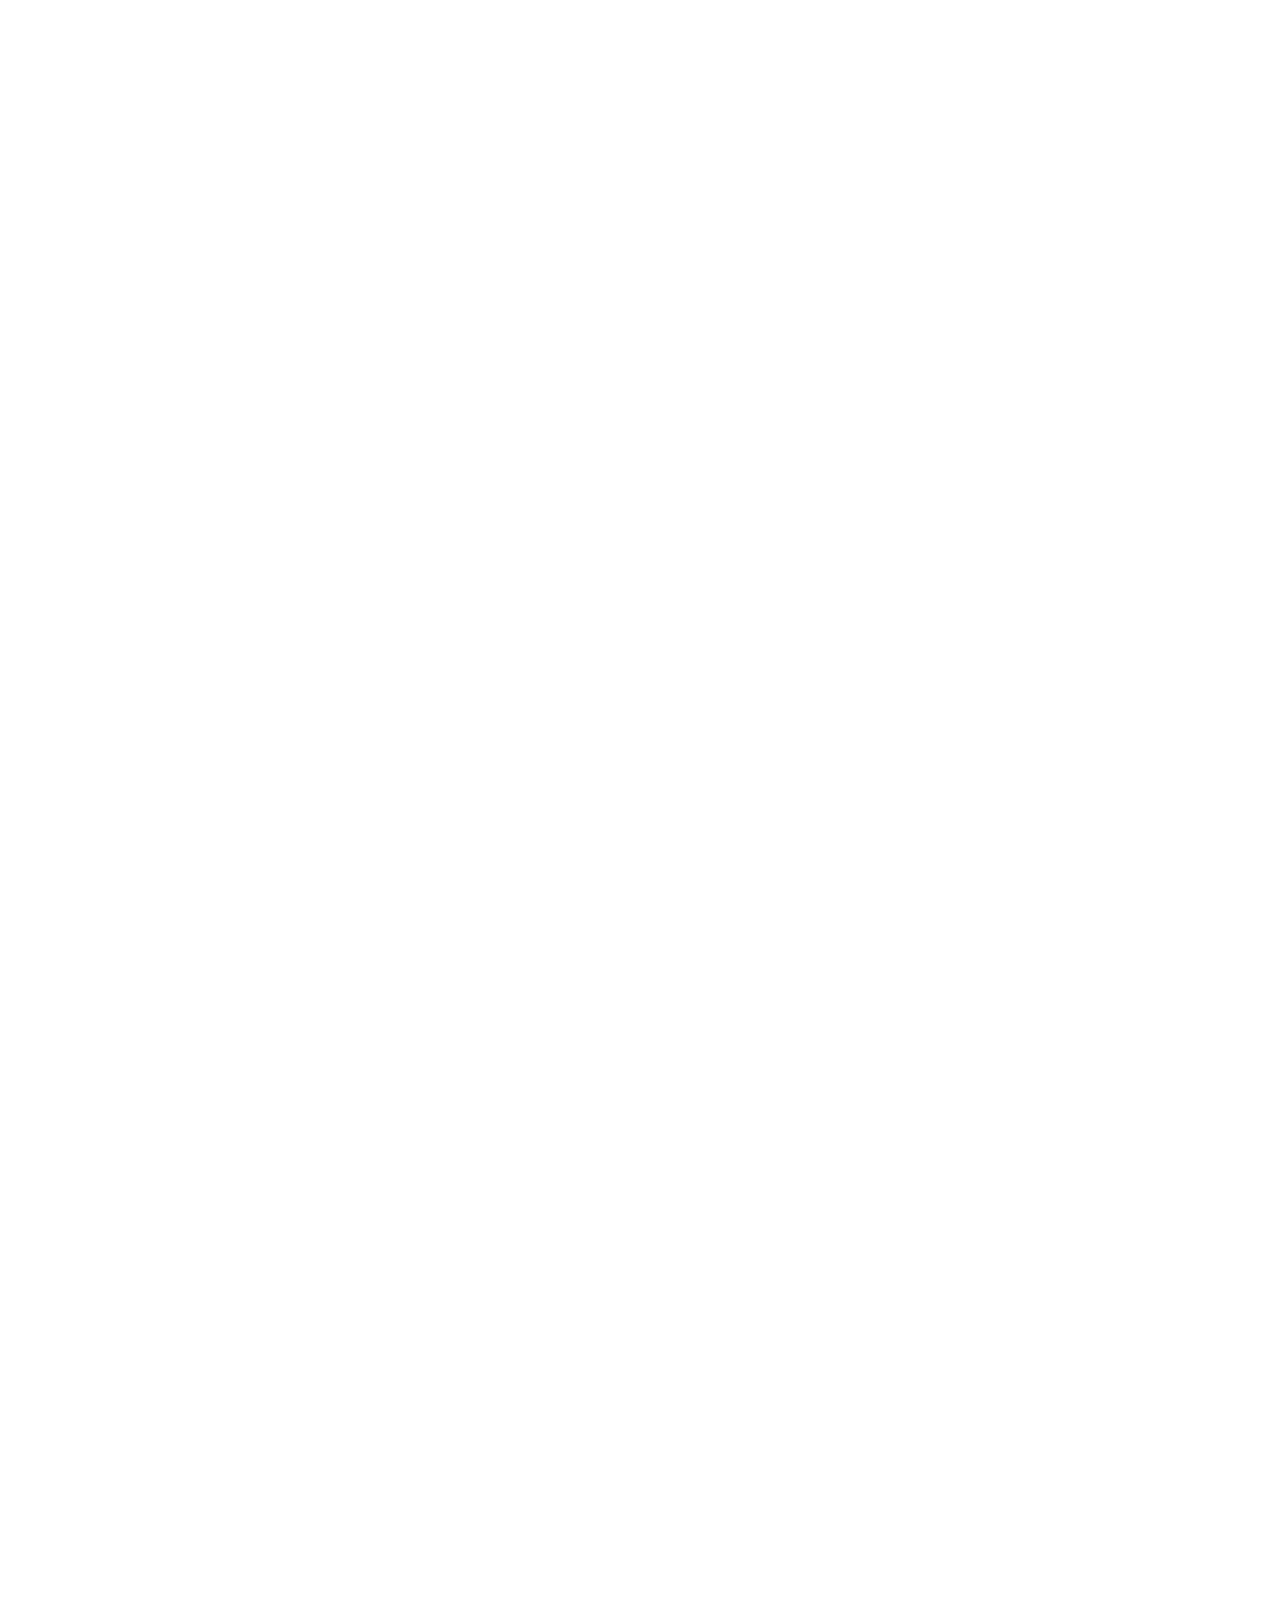
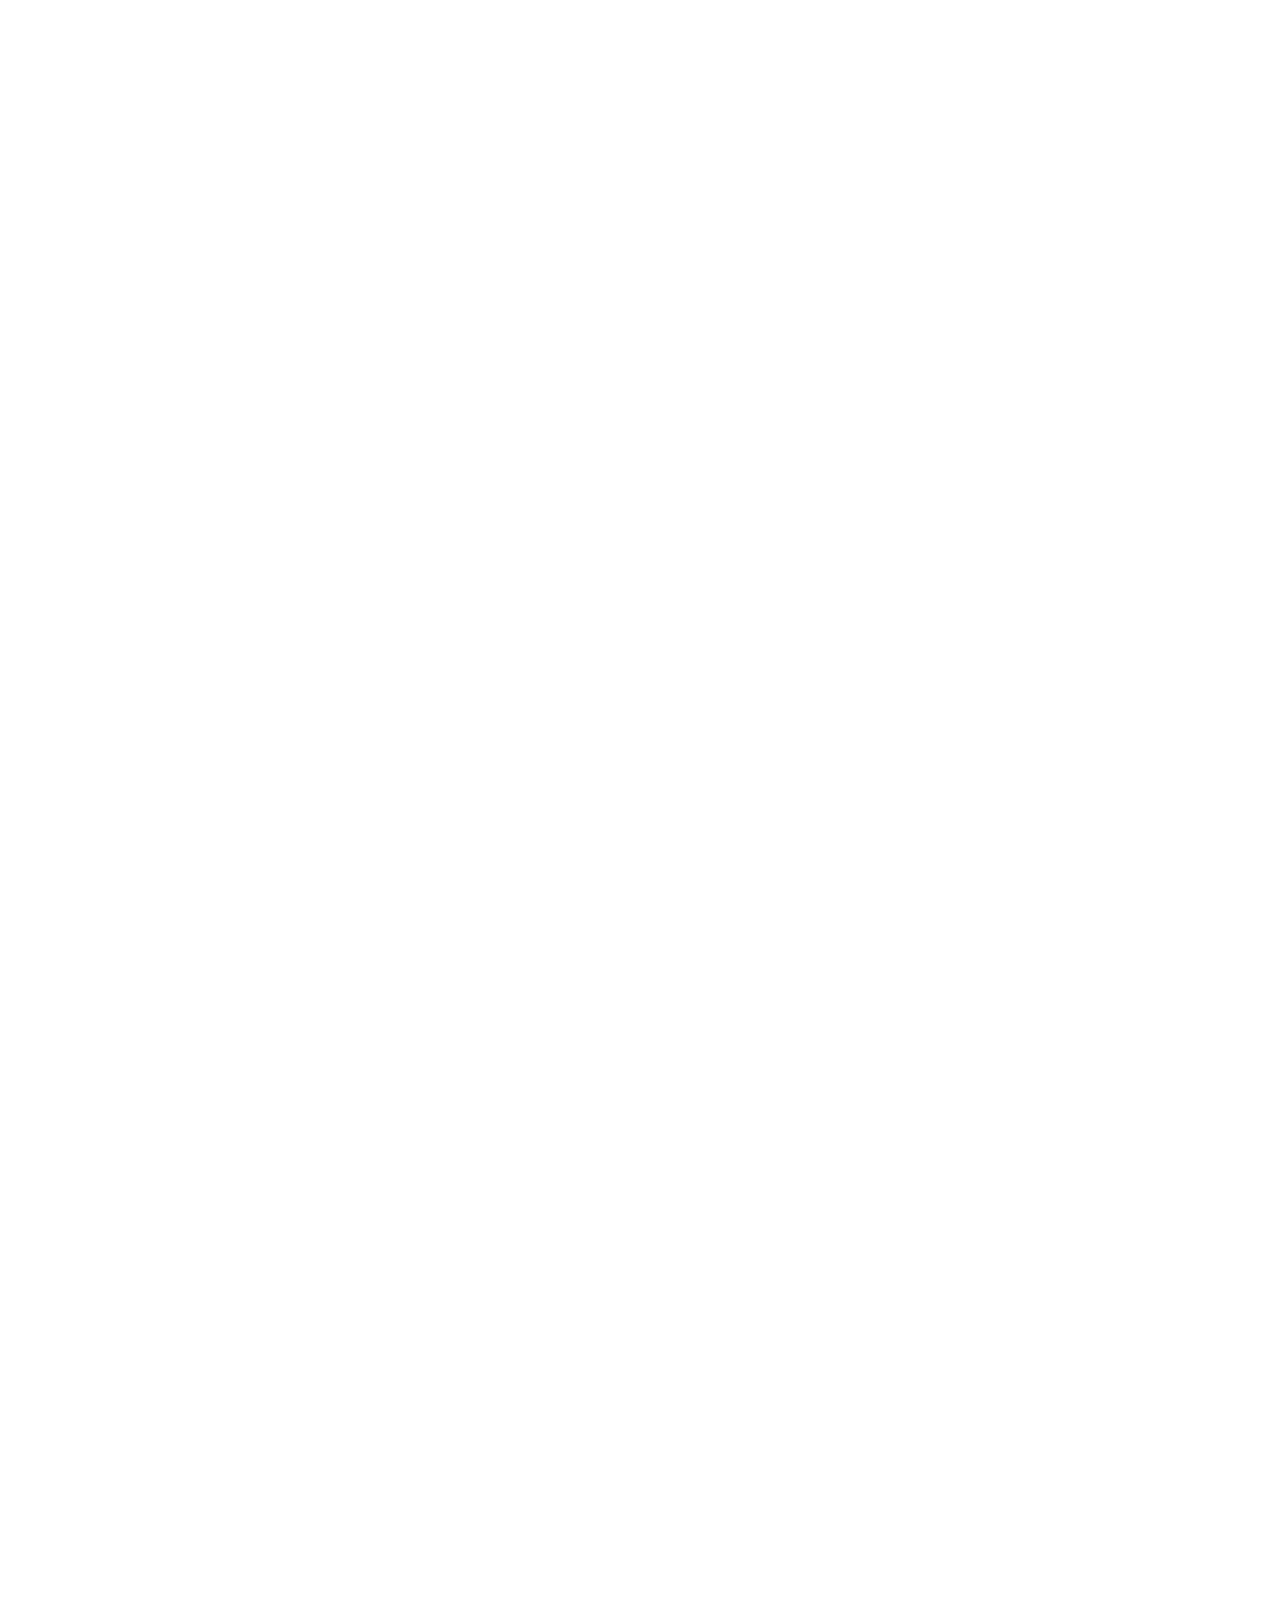
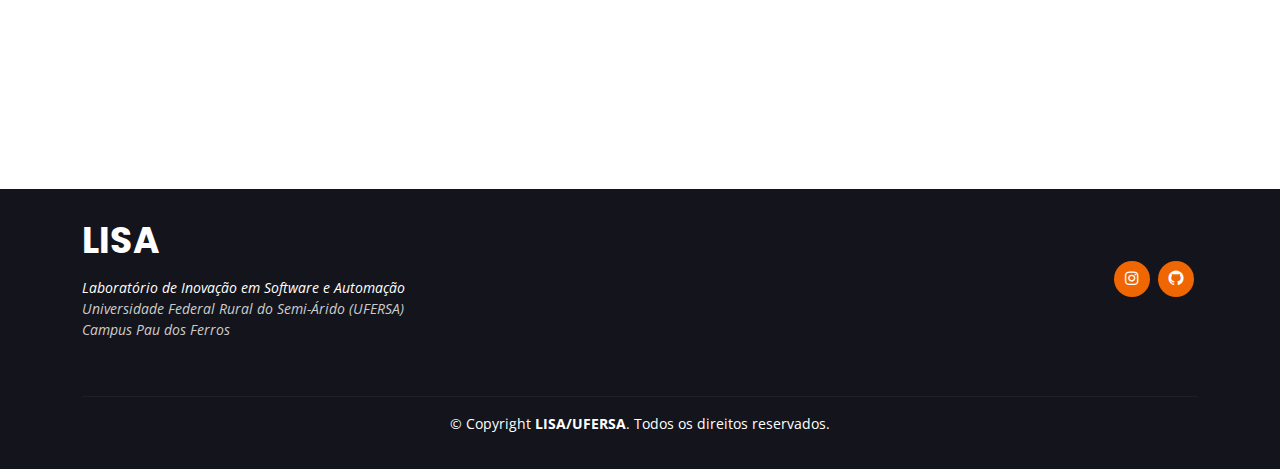
==== commit e20d9011: "Update index.html" ====
--- a/index.html
+++ b/index.html
@@ -1,18 +1,16 @@
 <!DOCTYPE html>
-<html lang="en">
+<html lang="pt-br">
 
 <head>
   <meta charset="utf-8">
   <meta content="width=device-width, initial-scale=1.0" name="viewport">
 
-  <title>LISA - Laboratório de Inovação em Software e Automação</title>
-  <meta name="description" content="Site do Laboratório de Inovação em Software e Automação, UFERSA/Pau dos Ferros-RN."> 
-  <meta content="" name="keywords">
-
-  <!-- Favicons 
-  <link href="assets/img/favicon.png" rel="icon">
-  -->
-  <link href="assets/img/lisa.png" rel="apple-touch-icon">
+  <title>LISA | UFERSA - Laboratório de Inovação em Software e Automação</title>
+  <meta name="description" content="Site oficial do Laboratório de Inovação em Software e Automação (LISA), vinculado à Universidade Federal Rural do Semi-Árido (UFERSA), Campus Pau dos Ferros-RN.">
+  <meta name="keywords" content="LISA, UFERSA, Pau dos Ferros, Laboratório, Inovação, Software, Automação, Pesquisa, Desenvolvimento, Computação">
+
+  <!-- Favicons -->
+  <link href="assets/img/lisa.png" rel="icon">
 
   <!-- Google Fonts -->
   <link href="https://fonts.googleapis.com/css?family=Open+Sans:300,300i,400,400i,600,600i,700,700i|Raleway:300,300i,400,400i,500,500i,600,600i,700,700i|Poppins:300,300i,400,400i,500,500i,600,600i,700,700i" rel="stylesheet">
@@ -31,9 +29,7 @@
   <link href="assets/css/style.css" rel="stylesheet">
 
   <!-- =======================================================
-  * Template Name: Selecao
-  * Updated: Mar 10 2023 with Bootstrap v5.2.3
-  * Template URL: https://bootstrapmade.com/selecao-bootstrap-template/
+  * Template Name: Selecao (Adaptado para LISA/UFERSA)
   * Author: BootstrapMade.com
   * License: https://bootstrapmade.com/license/
   ======================================================== -->
@@ -41,639 +37,208 @@
 
 <body>
 
-  <!-- ======= Header ======= -->
-  <header id="header" class="fixed-top d-flex align-items-center  header-transparent ">
+  <header id="header" class="fixed-top d-flex align-items-center header-transparent">
     <div class="container d-flex align-items-center justify-content-between">
 
       <div class="logo">
-        <h1><a href="index.html">LISA</a></h1>
-        <!-- Uncomment below if you prefer to use an image logo -->
-        <!--a href="index.html"><img src="assets/img/logo.jpeg" alt="" class="img-fluid"></a>-->
+        <h1>
+          <a href="index.html">
+            <img src="assets/img/lisa.png" alt="Logo LISA" class="me-2" style="max-height: 40px; vertical-align: middle;">
+            <span style="vertical-align: middle;">LISA</span>
+          </a>
+        </h1>
       </div>
 
       <nav id="navbar" class="navbar">
         <ul>
           <li><a class="nav-link scrollto active" href="#hero">Início</a></li>
           <li><a class="nav-link scrollto" href="#about">Sobre</a></li>
-          <li><a class="nav-link scrollto" href="#services">Serviços</a></li>
-          <li><a class="nav-link scrollto " href="#portfolio">Portfolio</a></li>
+          <li><a class="nav-link scrollto" href="#services">Áreas de Atuação</a></li>
           <li><a class="nav-link scrollto" href="#team">Equipe</a></li>
-          <!--li class="dropdown"><a href="#"><span>Drop Down</span> <i class="bi bi-chevron-down"></i></a>
-            <ul>
-              <li><a href="#">Drop Down 1</a></li>
-              <li class="dropdown"><a href="#"><span>Deep Drop Down</span> <i class="bi bi-chevron-right"></i></a>
-                <ul>
-                  <li><a href="#">Deep Drop Down 1</a></li>
-                  <li><a href="#">Deep Drop Down 2</a></li>
-                  <li><a href="#">Deep Drop Down 3</a></li>
-                  <li><a href="#">Deep Drop Down 4</a></li>
-                  <li><a href="#">Deep Drop Down 5</a></li>
-                </ul>
-              </li>
-              <li><a href="#">Drop Down 2</a></li>
-              <li><a href="#">Drop Down 3</a></li>
-              <li><a href="#">Drop Down 4</a></li>
-            </ul>
-          </li-->
+          <li><a class="nav-link scrollto" href="#faq">FAQ</a></li>
           <li><a class="nav-link scrollto" href="#contact">Contato</a></li>
         </ul>
         <i class="bi bi-list mobile-nav-toggle"></i>
-      </nav><!-- .navbar -->
+      </nav>
 
     </div>
-  </header><!-- End Header -->
-
-  <!-- ======= Hero Section ======= -->
+  </header>
+
   <section id="hero" class="d-flex flex-column justify-content-end align-items-center">
     <div id="heroCarousel" data-bs-interval="5000" class="container carousel carousel-fade" data-bs-ride="carousel">
 
-      <!-- Slide 1 -->
       <div class="carousel-item active">
         <div class="carousel-container">
           <h2 class="animate__animated animate__fadeInDown">Bem-vindo ao <span>LISA</span></h2>
-          <p class="animate__animated fanimate__adeInUp">Laboratório de Inovação em Software e Automação. Navegue pelo nosso site e descubra como estamos transformando o futuro da automação e do software. Não hesite em entrar em contato conosco se tiver alguma dúvida ou se estiver interessado em colaborar conosco. Obrigado por visitar nosso site!</p>
-          <a href="#about" class="btn-get-started animate__animated animate__fadeInUp scrollto">Leia mais</a>
-        </div>
-      </div>
-
-      <!-- Slide 2 -->
+          <p class="animate__animated animate__fadeInUp">Explore o Laboratório de Inovação em Software e Automação da UFERSA. Descubra nossas pesquisas, projetos e como estamos contribuindo para o avanço da tecnologia na região.</p>
+          <a href="#about" class="btn-get-started animate__animated animate__fadeInUp scrollto">Conheça o Laboratório</a>
+        </div>
+      </div>
+
       <div class="carousel-item">
         <div class="carousel-container">
-          <h2 class="animate__animated animate__fadeInDown">ECOP 2023</h2>
-          <p class="animate__animated animate__fadeInUp">O ECOP é um evento anual de computação realizado no Alto Oeste Potiguar, que reúne palestras, apresentação de artigos científicos, minicursos e mesa redonda com profissionais do mercado para discutir as tecnologias mais utilizadas atualmente. Além disso, o evento oferece um Salão Empresarial para networking, permitindo que os participantes possam interagir e trocar conhecimentos com empresas da região. O ECOP é uma excelente oportunidade para profissionais da área de tecnologia aprimorarem seus conhecimentos, criarem contatos profissionais e ampliarem suas oportunidades de negócios.</p>
-          <a href="#about" class="btn-get-started animate__animated animate__fadeInUp scrollto">Leia mais</a>
-        </div>
-      </div>
-
-      <!-- Slide 3 -->
+          <h2 class="animate__animated animate__fadeInDown">ECOP</h2>
+          <p class="animate__animated animate__fadeInUp">Participe do ECOP, o Encontro de Computação do Oeste Potiguar! Um evento chave para atualização, networking e conexão com o mercado de tecnologia regional.</p>
+          <a href="https://ecop.ufersa.edu.br/" target="_blank" class="btn-get-started animate__animated animate__fadeInUp scrollto">Visite o site do ECOP</a>
+        </div>
+      </div>
+
       <div class="carousel-item">
         <div class="carousel-container">
           <h2 class="animate__animated animate__fadeInDown">Parque Tecnológico</h2>
-          <p class="animate__animated animate__fadeInUp">A Universidade Federal Rural do Semiárido tem se destacado por suas iniciativas em prol do desenvolvimento tecnológico e inovação na região. Entre elas, está a construção do Parque Tecnológico, que tem como objetivo aproximar empresas e universidade para fomentar a pesquisa, o desenvolvimento e a inovação. A iniciativa irá contribuir significativamente para o avanço tecnológico da região, possibilitando a criação de soluções inovadoras que beneficiem tanto a sociedade quanto o mercado.</p>
-          <a href="#about" class="btn-get-started animate__animated animate__fadeInUp scrollto">Leia mais</a>
+          <p class="animate__animated animate__fadeInUp">A UFERSA impulsiona a inovação com o Parque Tecnológico, integrando universidade e empresas para fomentar pesquisa, desenvolvimento e soluções de impacto para a sociedade e o mercado.</p>
+          <a href="#about" class="btn-get-started animate__animated animate__fadeInUp scrollto">Saiba mais sobre Inovação</a>
         </div>
       </div>
 
       <a class="carousel-control-prev" href="#heroCarousel" role="button" data-bs-slide="prev">
         <span class="carousel-control-prev-icon bx bx-chevron-left" aria-hidden="true"></span>
+        <span class="visually-hidden">Anterior</span>
       </a>
 
       <a class="carousel-control-next" href="#heroCarousel" role="button" data-bs-slide="next">
         <span class="carousel-control-next-icon bx bx-chevron-right" aria-hidden="true"></span>
+        <span class="visually-hidden">Próximo</span>
       </a>
 
     </div>
 
-    <svg class="hero-waves" xmlns="http://www.w3.org/2000/svg" xmlns:xlink="http://www.w3.org/1999/xlink" viewBox="0 24 150 28 " preserveAspectRatio="none">
+    <svg class="hero-waves" xmlns="http://www.w3.org/2000/svg" xmlns:xlink="http://www.w3.org/1999/xlink" viewBox="0 24 150 28" preserveAspectRatio="none" aria-hidden="true">
       <defs>
-        <path id="wave-path" d="M-160 44c30 0 58-18 88-18s 58 18 88 18 58-18 88-18 58 18 88 18 v44h-352z">
+        <path id="wave-path" d="M-160 44c30 0 58-18 88-18s 58 18 88 18 58-18 88-18 58 18 88 18 v44h-352z" />
       </defs>
       <g class="wave1">
-        <use xlink:href="#wave-path" x="50" y="3" fill="rgba(255,255,255, .1)">
+        <use xlink:href="#wave-path" x="50" y="3" fill="rgba(255,255,255, .1)" />
       </g>
       <g class="wave2">
-        <use xlink:href="#wave-path" x="50" y="0" fill="rgba(255,255,255, .2)">
+        <use xlink:href="#wave-path" x="50" y="0" fill="rgba(255,255,255, .2)" />
       </g>
       <g class="wave3">
-        <use xlink:href="#wave-path" x="50" y="9" fill="#fff">
+        <use xlink:href="#wave-path" x="50" y="9" fill="#fff" />
       </g>
     </svg>
 
-  </section><!-- End Hero -->
+  </section>
 
   <main id="main">
 
-    <!-- ======= About Section ======= -->
     <section id="about" class="about">
-      <div class="container">
-
-        <div class="section-title" data-aos="zoom-out">
+      <div class="container" data-aos="fade-up">
+
+        <div class="section-title">
           <h2>Sobre</h2>
-          <p>Quem somos?</p>
-        </div>
-
-        <div class="row content" data-aos="fade-up">
-      <div class="col-lg-6">
-        <p>
-          Nós somos um grupo de professores mestres e doutores em computação, especialistas em automação de processos, processamento de sinais, inteligência artificial, melhoria de processos de desenvolvimento de software, desenvolvimento web e automação industrial.
-        </p>
-        <ul>
-          <li><i class="ri-check-double-line"></i> Utilizamos nossos conhecimentos para criar soluções inovadoras para diversos setores.</li>
-          <li><i class="ri-check-double-line"></i> Estamos sempre atualizados em relação às últimas tendências e tecnologias emergentes.</li>
-          <li><i class="ri-check-double-line"></i> Contribuímos para o avanço da comunidade de tecnologia e compartilhamos nossos conhecimentos com nossos alunos e outros profissionais.</li>
-        </ul>
-      </div>
-      <div class="col-lg-6 pt-4 pt-lg-0">
-        <p>
-          Nossas pesquisas e projetos visam melhorar a eficiência, qualidade e segurança de processos em diversas áreas, por meio da aplicação de técnicas de automação e tecnologias avançadas.
-        </p>
-        <a href="#" class="btn-learn-more">Saiba Mais</a>
-      </div>
-    </div>
-
-
-      </div>
-    </section><!-- End About Section -->
-
-    <!-- ======= Features Section ======= >
-    <section id="features" class="features">
-      <div class="container">
-
-        <ul class="nav nav-tabs row d-flex">
-          <li class="nav-item col-3" data-aos="zoom-in">
-            <a class="nav-link active show" data-bs-toggle="tab" href="#tab-1">
-              <i class="ri-gps-line"></i>
-              <h4 class="d-none d-lg-block">Modi sit est dela pireda nest</h4>
-            </a>
-          </li>
-          <li class="nav-item col-3" data-aos="zoom-in" data-aos-delay="100">
-            <a class="nav-link" data-bs-toggle="tab" href="#tab-2">
-              <i class="ri-body-scan-line"></i>
-              <h4 class="d-none d-lg-block">Unde praesenti mara setra le</h4>
-            </a>
-          </li>
-          <li class="nav-item col-3" data-aos="zoom-in" data-aos-delay="200">
-            <a class="nav-link" data-bs-toggle="tab" href="#tab-3">
-              <i class="ri-sun-line"></i>
-              <h4 class="d-none d-lg-block">Pariatur explica nitro dela</h4>
-            </a>
-          </li>
-          <li class="nav-item col-3" data-aos="zoom-in" data-aos-delay="300">
-            <a class="nav-link" data-bs-toggle="tab" href="#tab-4">
-              <i class="ri-store-line"></i>
-              <h4 class="d-none d-lg-block">Nostrum qui dile node</h4>
-            </a>
-          </li>
-        </ul>
-
-        <div class="tab-content" data-aos="fade-up">
-          <div class="tab-pane active show" id="tab-1">
-            <div class="row">
-              <div class="col-lg-6 order-2 order-lg-1 mt-3 mt-lg-0">
-                <h3>Voluptatem dignissimos provident quasi corporis voluptates sit assumenda.</h3>
-                <p class="fst-italic">
-                  Lorem ipsum dolor sit amet, consectetur adipiscing elit, sed do eiusmod tempor incididunt ut labore et dolore
-                  magna aliqua.
-                </p>
-                <ul>
-                  <li><i class="ri-check-double-line"></i> Ullamco laboris nisi ut aliquip ex ea commodo consequat.</li>
-                  <li><i class="ri-check-double-line"></i> Duis aute irure dolor in reprehenderit in voluptate velit.</li>
-                  <li><i class="ri-check-double-line"></i> Ullamco laboris nisi ut aliquip ex ea commodo consequat. Duis aute irure dolor in reprehenderit in voluptate trideta storacalaperda mastiro dolore eu fugiat nulla pariatur.</li>
-                </ul>
-                <p>
-                  Ullamco laboris nisi ut aliquip ex ea commodo consequat. Duis aute irure dolor in reprehenderit in voluptate
-                  velit esse cillum dolore eu fugiat nulla pariatur. Excepteur sint occaecat cupidatat non proident, sunt in
-                  culpa qui officia deserunt mollit anim id est laborum
-                </p>
-              </div>
-              <div class="col-lg-6 order-1 order-lg-2 text-center">
-                <img src="assets/img/features-1.png" alt="" class="img-fluid">
-              </div>
-            </div>
-          </div>
-          <div class="tab-pane" id="tab-2">
-            <div class="row">
-              <div class="col-lg-6 order-2 order-lg-1 mt-3 mt-lg-0">
-                <h3>Neque exercitationem debitis soluta quos debitis quo mollitia officia est</h3>
-                <p>
-                  Ullamco laboris nisi ut aliquip ex ea commodo consequat. Duis aute irure dolor in reprehenderit in voluptate
-                  velit esse cillum dolore eu fugiat nulla pariatur. Excepteur sint occaecat cupidatat non proident, sunt in
-                  culpa qui officia deserunt mollit anim id est laborum
-                </p>
-                <p class="fst-italic">
-                  Lorem ipsum dolor sit amet, consectetur adipiscing elit, sed do eiusmod tempor incididunt ut labore et dolore
-                  magna aliqua.
-                </p>
-                <ul>
-                  <li><i class="ri-check-double-line"></i> Ullamco laboris nisi ut aliquip ex ea commodo consequat.</li>
-                  <li><i class="ri-check-double-line"></i> Duis aute irure dolor in reprehenderit in voluptate velit.</li>
-                  <li><i class="ri-check-double-line"></i> Provident mollitia neque rerum asperiores dolores quos qui a. Ipsum neque dolor voluptate nisi sed.</li>
-                  <li><i class="ri-check-double-line"></i> Ullamco laboris nisi ut aliquip ex ea commodo consequat. Duis aute irure dolor in reprehenderit in voluptate trideta storacalaperda mastiro dolore eu fugiat nulla pariatur.</li>
-                </ul>
-              </div>
-              <div class="col-lg-6 order-1 order-lg-2 text-center">
-                <img src="assets/img/features-2.png" alt="" class="img-fluid">
-              </div>
-            </div>
-          </div>
-          <div class="tab-pane" id="tab-3">
-            <div class="row">
-              <div class="col-lg-6 order-2 order-lg-1 mt-3 mt-lg-0">
-                <h3>Voluptatibus commodi ut accusamus ea repudiandae ut autem dolor ut assumenda</h3>
-                <p>
-                  Ullamco laboris nisi ut aliquip ex ea commodo consequat. Duis aute irure dolor in reprehenderit in voluptate
-                  velit esse cillum dolore eu fugiat nulla pariatur. Excepteur sint occaecat cupidatat non proident, sunt in
-                  culpa qui officia deserunt mollit anim id est laborum
-                </p>
-                <ul>
-                  <li><i class="ri-check-double-line"></i> Ullamco laboris nisi ut aliquip ex ea commodo consequat.</li>
-                  <li><i class="ri-check-double-line"></i> Duis aute irure dolor in reprehenderit in voluptate velit.</li>
-                  <li><i class="ri-check-double-line"></i> Provident mollitia neque rerum asperiores dolores quos qui a. Ipsum neque dolor voluptate nisi sed.</li>
-                </ul>
-                <p class="fst-italic">
-                  Lorem ipsum dolor sit amet, consectetur adipiscing elit, sed do eiusmod tempor incididunt ut labore et dolore
-                  magna aliqua.
-                </p>
-              </div>
-              <div class="col-lg-6 order-1 order-lg-2 text-center">
-                <img src="assets/img/features-3.png" alt="" class="img-fluid">
-              </div>
-            </div>
-          </div>
-          <div class="tab-pane" id="tab-4">
-            <div class="row">
-              <div class="col-lg-6 order-2 order-lg-1 mt-3 mt-lg-0">
-                <h3>Omnis fugiat ea explicabo sunt dolorum asperiores sequi inventore rerum</h3>
-                <p>
-                  Ullamco laboris nisi ut aliquip ex ea commodo consequat. Duis aute irure dolor in reprehenderit in voluptate
-                  velit esse cillum dolore eu fugiat nulla pariatur. Excepteur sint occaecat cupidatat non proident, sunt in
-                  culpa qui officia deserunt mollit anim id est laborum
-                </p>
-                <p class="fst-italic">
-                  Lorem ipsum dolor sit amet, consectetur adipiscing elit, sed do eiusmod tempor incididunt ut labore et dolore
-                  magna aliqua.
-                </p>
-                <ul>
-                  <li><i class="ri-check-double-line"></i> Ullamco laboris nisi ut aliquip ex ea commodo consequat.</li>
-                  <li><i class="ri-check-double-line"></i> Duis aute irure dolor in reprehenderit in voluptate velit.</li>
-                  <li><i class="ri-check-double-line"></i> Ullamco laboris nisi ut aliquip ex ea commodo consequat. Duis aute irure dolor in reprehenderit in voluptate trideta storacalaperda mastiro dolore eu fugiat nulla pariatur.</li>
-                </ul>
-              </div>
-              <div class="col-lg-6 order-1 order-lg-2 text-center">
-                <img src="assets/img/features-4.png" alt="" class="img-fluid">
-              </div>
-            </div>
-          </div>
-        </div>
-
-      </div>
-    </section><!-- End Features Section -->
-
-    <!-- ======= Cta Section ======= -->
+          <p>Quem Somos</p>
+        </div>
+
+        <div class="row content">
+          <div class="col-lg-6">
+            <p>
+              O LISA é um Laboratório de Pesquisa, Desenvolvimento e Inovação (PD&I) vinculado ao curso de Bacharelado em Ciência da Computação da <strong>Universidade Federal Rural do Semi-Árido (UFERSA), Campus Pau dos Ferros</strong>.
+            </p>
+            <p>
+              Somos compostos por professores doutores e mestres em computação, com expertise em áreas como:
+            </p>
+            <ul>
+              <li><i class="ri-check-double-line"></i> Automação de Processos</li>
+              <li><i class="ri-check-double-line"></i> Processamento de Sinais e Imagens</li>
+              <li><i class="ri-check-double-line"></i> Inteligência Artificial e Aprendizado de Máquina</li>
+              <li><i class="ri-check-double-line"></i> Melhoria de Processos de Software</li>
+              <li><i class="ri-check-double-line"></i> Desenvolvimento Web e Mobile</li>
+              <li><i class="ri-check-double-line"></i> Automação Industrial e Sistemas Embarcados</li>
+            </ul>
+          </div>
+          <div class="col-lg-6 pt-4 pt-lg-0">
+            <p>
+              Nosso objetivo é aplicar conhecimento técnico-científico para desenvolver soluções inovadoras, formar recursos humanos qualificados e contribuir para o avanço tecnológico da região e do país, em colaboração com a comunidade acadêmica e o setor produtivo.
+            </p>
+            <a href="#contact" class="btn-learn-more">Entre em Contato</a>
+          </div>
+        </div>
+
+      </div>
+    </section>
+
     <section id="cta" class="cta">
-      <div class="container">
-
-        <div class="row" data-aos="zoom-out">
+      <div class="container" data-aos="zoom-in">
+
+        <div class="row">
           <div class="col-lg-9 text-center text-lg-start">
-            <h3>Call To Action</h3>
-            <p> Conheça agora mesmo as nossas soluções de última geração e eleve o seu negócio a um novo patamar de sucesso. Entre em contato conosco para agendar uma consultoria gratuita e descubra como podemos ajudá-lo a alcançar seus objetivos empresariais. Não perca tempo, invista no crescimento da sua empresa hoje mesmo!</p>
+            <h3>Colabore Conosco</h3>
+            <p> Interessado em parcerias para pesquisa, desenvolvimento, projetos de extensão ou consultoria especializada? Vamos conversar sobre como o LISA pode agregar valor à sua instituição ou empresa.</p>
           </div>
           <div class="col-lg-3 cta-btn-container text-center">
-            <a class="cta-btn align-middle" href="#">Call To Action</a>
-          </div>
-        </div>
-
-      </div>
-    </section><!-- End Cta Section -->
-
-    <!-- ======= Services Section ======= -->
+            <a class="cta-btn align-middle scrollto" href="#contact">Iniciar Contato</a>
+          </div>
+        </div>
+
+      </div>
+    </section>
+
     <section id="services" class="services">
-      <div class="container">
-
-        <div class="section-title" data-aos="zoom-out">
-          <h2>Serviços</h2>
-          <p>O que oferecemos?</p>
+      <div class="container" data-aos="fade-up">
+
+        <div class="section-title">
+          <h2>Áreas de Atuação</h2>
+          <p>Nossas Especialidades</p>
         </div>
 
         <div class="row">
-          <div class="col-lg-4 col-md-6">
-            <div class="icon-box" data-aos="zoom-in-left">
-              <div class="icon"><i class="bi bi-briefcase" style="color: #ff689b;"></i></div>
-              <h4 class="title"><a href="">Automação de Processos</a></h4>
-              <p class="description">Automações dos processos organizacionais, bem como treinamentos e otimização de processos para melhoria de efiência em orgãos públicos e empresas privadas.</p>
-            </div>
-          </div>
-          <div class="col-lg-4 col-md-6 mt-5 mt-md-0">
-            <div class="icon-box" data-aos="zoom-in-left" data-aos-delay="100">
-              <div class="icon"><i class="bi bi-book" style="color: #e9bf06;"></i></div>
-              <h4 class="title"><a href="">Capacitação</a></h4>
-              <p class="description">Oferecemos capacitações direcionadas para formação ou atualização de profissionais que exercem atividades dentro das nossas especialidades.</p>
-            </div>
-          </div>
-
-          <div class="col-lg-4 col-md-6 mt-5 mt-lg-0 ">
-            <div class="icon-box" data-aos="zoom-in-left" data-aos-delay="200">
-              <div class="icon"><i class="bi bi-card-checklist" style="color: #3fcdc7;"></i></div>
-              <h4 class="title"><a href="">Inteligência Artificial</a></h4>
-              <p class="description">Integração de inteligência artificial a processos organizacionais ou ferramentas corporativas para melhoria de processos ou desenvolvimento de novas soluções.</p>
-            </div>
-          </div>
-          <div class="col-lg-4 col-md-6 mt-5">
-            <div class="icon-box" data-aos="zoom-in-left" data-aos-delay="300">
-              <div class="icon"><i class="bi bi-binoculars" style="color:#41cf2e;"></i></div>
-              <h4 class="title"><a href="">Migração para Nuvem</a></h4>
-              <p class="description">Serviço de suporte de migração para Nuvem AWS de sistemas existentes visando escalabilidade, segurança e implantação de novas funcionalidades.</p>
-            </div>
-          </div>
-
-          <div class="col-lg-4 col-md-6 mt-5">
-            <div class="icon-box" data-aos="zoom-in-left" data-aos-delay="400">
-              <div class="icon"><i class="bi bi-globe" style="color: #d6ff22;"></i></div>
-              <h4 class="title"><a href="">Desenvolvimento Web</a></h4>
-              <p class="description">Desenvolvimento de aplicações web ou mobile para atender/ofecer serviços específicos para clientes ou colaboradores.</p>
-            </div>
-          </div>
-          <div class="col-lg-4 col-md-6 mt-5">
-            <div class="icon-box" data-aos="zoom-in-left" data-aos-delay="500">
-              <div class="icon"><i class="bi bi-clock" style="color: #4680ff;"></i></div>
-              <h4 class="title"><a href="">Automação Industrial</a></h4>
-              <p class="description">Desenvolvimento ou melhoria de mecanismos de automação industrial para diversos setores como agrícola, hospitalar, comercial, etc.</p>
-            </div>
-          </div>
-        </div>
-
-      </div>
-    </section><!-- End Services Section -->
-
-    <!-- ======= Portfolio Section ======= -->
-    <!--
-    <section id="portfolio" class="portfolio">
-      <div class="container">
-
-        <div class="section-title" data-aos="zoom-out">
-          <h2>Portfolio</h2>
-          <p>O que já fizemos?</p>
-        </div>
-
-        <ul id="portfolio-flters" class="d-flex justify-content-end" data-aos="fade-up">
-          <li data-filter="*" class="filter-active">All</li>
-          <li data-filter=".filter-app">App</li>
-          <li data-filter=".filter-card">Card</li>
-          <li data-filter=".filter-web">Web</li>
-        </ul>
-
-        <div class="row portfolio-container" data-aos="fade-up">
-
-          <div class="col-lg-4 col-md-6 portfolio-item filter-app">
-            <div class="portfolio-img"><img src="assets/img/portfolio/portfolio-1.jpg" class="img-fluid" alt=""></div>
-            <div class="portfolio-info">
-              <h4>App 1</h4>
-              <p>App</p>
-              <a href="assets/img/portfolio/portfolio-1.jpg" data-gallery="portfolioGallery" class="portfolio-lightbox preview-link" title="App 1"><i class="bx bx-plus"></i></a>
-              <a href="portfolio-details.html" class="details-link" title="More Details"><i class="bx bx-link"></i></a>
-            </div>
-          </div>
-
-          <div class="col-lg-4 col-md-6 portfolio-item filter-web">
-            <div class="portfolio-img"><img src="assets/img/portfolio/portfolio-2.jpg" class="img-fluid" alt=""></div>
-            <div class="portfolio-info">
-              <h4>Web 3</h4>
-              <p>Web</p>
-              <a href="assets/img/portfolio/portfolio-2.jpg" data-gallery="portfolioGallery" class="portfolio-lightbox preview-link" title="Web 3"><i class="bx bx-plus"></i></a>
-              <a href="portfolio-details.html" class="details-link" title="More Details"><i class="bx bx-link"></i></a>
-            </div>
-          </div>
-
-          <div class="col-lg-4 col-md-6 portfolio-item filter-app">
-            <div class="portfolio-img"><img src="assets/img/portfolio/portfolio-3.jpg" class="img-fluid" alt=""></div>
-            <div class="portfolio-info">
-              <h4>App 2</h4>
-              <p>App</p>
-              <a href="assets/img/portfolio/portfolio-3.jpg" data-gallery="portfolioGallery" class="portfolio-lightbox preview-link" title="App 2"><i class="bx bx-plus"></i></a>
-              <a href="portfolio-details.html" class="details-link" title="More Details"><i class="bx bx-link"></i></a>
-            </div>
-          </div>
-
-          <div class="col-lg-4 col-md-6 portfolio-item filter-card">
-            <div class="portfolio-img"><img src="assets/img/portfolio/portfolio-4.jpg" class="img-fluid" alt=""></div>
-            <div class="portfolio-info">
-              <h4>Card 2</h4>
-              <p>Card</p>
-              <a href="assets/img/portfolio/portfolio-4.jpg" data-gallery="portfolioGallery" class="portfolio-lightbox preview-link" title="Card 2"><i class="bx bx-plus"></i></a>
-              <a href="portfolio-details.html" class="details-link" title="More Details"><i class="bx bx-link"></i></a>
-            </div>
-          </div>
-
-          <div class="col-lg-4 col-md-6 portfolio-item filter-web">
-            <div class="portfolio-img"><img src="assets/img/portfolio/portfolio-5.jpg" class="img-fluid" alt=""></div>
-            <div class="portfolio-info">
-              <h4>Web 2</h4>
-              <p>Web</p>
-              <a href="assets/img/portfolio/portfolio-5.jpg" data-gallery="portfolioGallery" class="portfolio-lightbox preview-link" title="Web 2"><i class="bx bx-plus"></i></a>
-              <a href="portfolio-details.html" class="details-link" title="More Details"><i class="bx bx-link"></i></a>
-            </div>
-          </div>
-
-          <div class="col-lg-4 col-md-6 portfolio-item filter-app">
-            <div class="portfolio-img"><img src="assets/img/portfolio/portfolio-6.jpg" class="img-fluid" alt=""></div>
-            <div class="portfolio-info">
-              <h4>App 3</h4>
-              <p>App</p>
-              <a href="assets/img/portfolio/portfolio-6.jpg" data-gallery="portfolioGallery" class="portfolio-lightbox preview-link" title="App 3"><i class="bx bx-plus"></i></a>
-              <a href="portfolio-details.html" class="details-link" title="More Details"><i class="bx bx-link"></i></a>
-            </div>
-          </div>
-
-          <div class="col-lg-4 col-md-6 portfolio-item filter-card">
-            <div class="portfolio-img"><img src="assets/img/portfolio/portfolio-7.jpg" class="img-fluid" alt=""></div>
-            <div class="portfolio-info">
-              <h4>Card 1</h4>
-              <p>Card</p>
-              <a href="assets/img/portfolio/portfolio-7.jpg" data-gallery="portfolioGallery" class="portfolio-lightbox preview-link" title="Card 1"><i class="bx bx-plus"></i></a>
-              <a href="portfolio-details.html" class="details-link" title="More Details"><i class="bx bx-link"></i></a>
-            </div>
-          </div>
-
-          <div class="col-lg-4 col-md-6 portfolio-item filter-card">
-            <div class="portfolio-img"><img src="assets/img/portfolio/portfolio-8.jpg" class="img-fluid" alt=""></div>
-            <div class="portfolio-info">
-              <h4>Card 3</h4>
-              <p>Card</p>
-              <a href="assets/img/portfolio/portfolio-8.jpg" data-gallery="portfolioGallery" class="portfolio-lightbox preview-link" title="Card 3"><i class="bx bx-plus"></i></a>
-              <a href="portfolio-details.html" class="details-link" title="More Details"><i class="bx bx-link"></i></a>
-            </div>
-          </div>
-
-          <div class="col-lg-4 col-md-6 portfolio-item filter-web">
-            <div class="portfolio-img"><img src="assets/img/portfolio/portfolio-9.jpg" class="img-fluid" alt=""></div>
-            <div class="portfolio-info">
-              <h4>Web 3</h4>
-              <p>Web</p>
-              <a href="assets/img/portfolio/portfolio-9.jpg" data-gallery="portfolioGallery" class="portfolio-lightbox preview-link" title="Web 3"><i class="bx bx-plus"></i></a>
-              <a href="portfolio-details.html" class="details-link" title="More Details"><i class="bx bx-link"></i></a>
-            </div>
-          </div>
-
-        </div>
-
-      </div>
-    </section> --> 
-    <!-- End Portfolio Section -->
-
-    <!-- ======= Testimonials Section =======>
-    <section id="testimonials" class="testimonials">
-      <div class="container">
-
-        <div class="section-title" data-aos="zoom-out">
-          <h2>Testimonials</h2>
-          <p>What they are saying about us</p>
-        </div>
-
-        <div class="testimonials-slider swiper" data-aos="fade-up" data-aos-delay="100">
-          <div class="swiper-wrapper">
-
-            <div class="swiper-slide">
-              <div class="testimonial-item">
-                <p>
-                  <i class="bx bxs-quote-alt-left quote-icon-left"></i>
-                  Proin iaculis purus consequat sem cure digni ssim donec porttitora entum suscipit rhoncus. Accusantium quam, ultricies eget id, aliquam eget nibh et. Maecen aliquam, risus at semper.
-                  <i class="bx bxs-quote-alt-right quote-icon-right"></i>
-                </p>
-                <img src="assets/img/testimonials/testimonials-1.jpg" class="testimonial-img" alt="">
-                <h3>Saul Goodman</h3>
-                <h4>Ceo &amp; Founder</h4>
-              </div>
-            </div><!-- End testimonial item>
-
-            <div class="swiper-slide">
-              <div class="testimonial-item">
-                <p>
-                  <i class="bx bxs-quote-alt-left quote-icon-left"></i>
-                  Export tempor illum tamen malis malis eram quae irure esse labore quem cillum quid cillum eram malis quorum velit fore eram velit sunt aliqua noster fugiat irure amet legam anim culpa.
-                  <i class="bx bxs-quote-alt-right quote-icon-right"></i>
-                </p>
-                <img src="assets/img/testimonials/testimonials-2.jpg" class="testimonial-img" alt="">
-                <h3>Sara Wilsson</h3>
-                <h4>Designer</h4>
-              </div>
-            </div><!-- End testimonial item >
-
-            <div class="swiper-slide">
-              <div class="testimonial-item">
-                <p>
-                  <i class="bx bxs-quote-alt-left quote-icon-left"></i>
-                  Enim nisi quem export duis labore cillum quae magna enim sint quorum nulla quem veniam duis minim tempor labore quem eram duis noster aute amet eram fore quis sint minim.
-                  <i class="bx bxs-quote-alt-right quote-icon-right"></i>
-                </p>
-                <img src="assets/img/testimonials/testimonials-3.jpg" class="testimonial-img" alt="">
-                <h3>Jena Karlis</h3>
-                <h4>Store Owner</h4>
-              </div>
-            </div><!-- End testimonial item ->
-
-            <div class="swiper-slide">
-              <div class="testimonial-item">
-                <p>
-                  <i class="bx bxs-quote-alt-left quote-icon-left"></i>
-                  Fugiat enim eram quae cillum dolore dolor amet nulla culpa multos export minim fugiat minim velit minim dolor enim duis veniam ipsum anim magna sunt elit fore quem dolore labore illum veniam.
-                  <i class="bx bxs-quote-alt-right quote-icon-right"></i>
-                </p>
-                <img src="assets/img/testimonials/testimonials-4.jpg" class="testimonial-img" alt="">
-                <h3>Matt Brandon</h3>
-                <h4>Freelancer</h4>
-              </div>
-            </div><!-- End testimonial item >
-
-            <div class="swiper-slide">
-              <div class="testimonial-item">
-                <p>
-                  <i class="bx bxs-quote-alt-left quote-icon-left"></i>
-                  Quis quorum aliqua sint quem legam fore sunt eram irure aliqua veniam tempor noster veniam enim culpa labore duis sunt culpa nulla illum cillum fugiat legam esse veniam culpa fore nisi cillum quid.
-                  <i class="bx bxs-quote-alt-right quote-icon-right"></i>
-                </p>
-                <img src="assets/img/testimonials/testimonials-5.jpg" class="testimonial-img" alt="">
-                <h3>John Larson</h3>
-                <h4>Entrepreneur</h4>
-              </div>
-            </div><!-- End testimonial item >
-
-          </div>
-          <div class="swiper-pagination"></div>
-        </div>
-
-      </div>
-    </section><!-- End Testimonials Section -->
-
-    <!-- ======= Pricing Section ======= >
-    <section id="pricing" class="pricing">
-      <div class="container">
-
-        <div class="section-title" data-aos="zoom-out">
-          <h2>Pricing</h2>
-          <p>Our Competing Prices</p>
-        </div>
-
-        <div class="row">
-
-          <div class="col-lg-3 col-md-6">
-            <div class="box" data-aos="zoom-in">
-              <h3>Free</h3>
-              <h4><sup>$</sup>0<span> / month</span></h4>
-              <ul>
-                <li>Aida dere</li>
-                <li>Nec feugiat nisl</li>
-                <li>Nulla at volutpat dola</li>
-                <li class="na">Pharetra massa</li>
-                <li class="na">Massa ultricies mi</li>
-              </ul>
-              <div class="btn-wrap">
-                <a href="#" class="btn-buy">Buy Now</a>
-              </div>
-            </div>
-          </div>
-
-          <div class="col-lg-3 col-md-6 mt-4 mt-md-0">
-            <div class="box featured" data-aos="zoom-in" data-aos-delay="100">
-              <h3>Business</h3>
-              <h4><sup>$</sup>19<span> / month</span></h4>
-              <ul>
-                <li>Aida dere</li>
-                <li>Nec feugiat nisl</li>
-                <li>Nulla at volutpat dola</li>
-                <li>Pharetra massa</li>
-                <li class="na">Massa ultricies mi</li>
-              </ul>
-              <div class="btn-wrap">
-                <a href="#" class="btn-buy">Buy Now</a>
-              </div>
-            </div>
-          </div>
-
-          <div class="col-lg-3 col-md-6 mt-4 mt-lg-0">
-            <div class="box" data-aos="zoom-in" data-aos-delay="200">
-              <h3>Developer</h3>
-              <h4><sup>$</sup>29<span> / month</span></h4>
-              <ul>
-                <li>Aida dere</li>
-                <li>Nec feugiat nisl</li>
-                <li>Nulla at volutpat dola</li>
-                <li>Pharetra massa</li>
-                <li>Massa ultricies mi</li>
-              </ul>
-              <div class="btn-wrap">
-                <a href="#" class="btn-buy">Buy Now</a>
-              </div>
-            </div>
-          </div>
-
-          <div class="col-lg-3 col-md-6 mt-4 mt-lg-0">
-            <div class="box" data-aos="zoom-in" data-aos-delay="300">
-              <span class="advanced">Advanced</span>
-              <h3>Ultimate</h3>
-              <h4><sup>$</sup>49<span> / month</span></h4>
-              <ul>
-                <li>Aida dere</li>
-                <li>Nec feugiat nisl</li>
-                <li>Nulla at volutpat dola</li>
-                <li>Pharetra massa</li>
-                <li>Massa ultricies mi</li>
-              </ul>
-              <div class="btn-wrap">
-                <a href="#" class="btn-buy">Buy Now</a>
-              </div>
-            </div>
-          </div>
-
-        </div>
-
-      </div>
-    </section><!-- End Pricing Section -->
-
-    <!-- ======= F.A.Q Section ======= -->
+          <div class="col-lg-4 col-md-6 d-flex align-items-stretch mt-4" data-aos="zoom-in" data-aos-delay="100">
+            <div class="icon-box">
+              <div class="icon"><i class="bx bx-analyse"></i></div>
+              <h4><a href="#">Automação de Processos</a></h4>
+              <p>Otimização e automação de processos organizacionais, visando eficiência em órgãos públicos e empresas.</p>
+            </div>
+          </div>
+
+          <div class="col-lg-4 col-md-6 d-flex align-items-stretch mt-4" data-aos="zoom-in" data-aos-delay="200">
+            <div class="icon-box">
+              <div class="icon"><i class="bx bx-book-reader"></i></div>
+              <h4><a href="#">Capacitação e Treinamento</a></h4>
+              <p>Cursos e workshops para formação e atualização profissional nas nossas áreas de expertise.</p>
+            </div>
+          </div>
+
+          <div class="col-lg-4 col-md-6 d-flex align-items-stretch mt-4" data-aos="zoom-in" data-aos-delay="300">
+            <div class="icon-box">
+              <div class="icon"><i class="bx bx-bot"></i></div>
+              <h4><a href="#">Inteligência Artificial</a></h4>
+              <p>Desenvolvimento e integração de soluções de IA para otimização de processos e novas funcionalidades.</p>
+            </div>
+          </div>
+
+          <div class="col-lg-4 col-md-6 d-flex align-items-stretch mt-4" data-aos="zoom-in" data-aos-delay="400">
+            <div class="icon-box">
+              <div class="icon"><i class="bx bx-cloud-upload"></i></div>
+              <h4><a href="#">Computação em Nuvem</a></h4>
+              <p>Consultoria e suporte para migração e otimização de sistemas em plataformas de nuvem (ex: AWS).</p>
+            </div>
+          </div>
+
+          <div class="col-lg-4 col-md-6 d-flex align-items-stretch mt-4" data-aos="zoom-in" data-aos-delay="500">
+            <div class="icon-box">
+              <div class="icon"><i class="bx bx-code-alt"></i></div>
+              <h4><a href="#">Desenvolvimento Web/Mobile</a></h4>
+              <p>Criação de aplicações web e mobile customizadas para atender necessidades específicas.</p>
+            </div>
+          </div>
+
+          <div class="col-lg-4 col-md-6 d-flex align-items-stretch mt-4" data-aos="zoom-in" data-aos-delay="600">
+            <div class="icon-box">
+              <div class="icon"><i class="bx bx-chip"></i></div>
+              <h4><a href="#">Automação Industrial / IoT</a></h4>
+              <p>Projetos de automação e sistemas embarcados para setores como agrícola, saúde e indústria.</p>
+            </div>
+          </div>
+        </div>
+
+      </div>
+    </section>
+
     <section id="faq" class="faq">
-      <div class="container">
-
-        <div class="section-title" data-aos="zoom-out">
+      <div class="container" data-aos="fade-up">
+
+        <div class="section-title">
           <h2>F.A.Q</h2>
           <p>Perguntas Frequentes</p>
         </div>
@@ -681,55 +246,55 @@
         <ul class="faq-list">
 
           <li>
-            <div data-bs-toggle="collapse" class="collapsed question" href="#faq1">O que é automação de processos?<i class="bi bi-chevron-down icon-show"></i><i class="bi bi-chevron-up icon-close"></i></div>
-            <div id="faq1" class="collapse" data-bs-parent=".faq-list">
+            <a data-bs-toggle="collapse" class="collapsed" data-bs-target="#faq-list-1">O que é automação de processos?<i class="bx bx-chevron-down icon-show"></i><i class="bx bx-chevron-up icon-close"></i></a>
+            <div id="faq-list-1" class="collapse" data-bs-parent=".faq-list">
               <p>
-                A automação de processos é a aplicação de tecnologias e técnicas para aprimorar e otimizar processos manuais e repetitivos em diversas áreas, como produção, logística e administração.
+                É a utilização de tecnologia para executar tarefas ou processos recorrentes com mínima intervenção humana, visando aumentar a eficiência, reduzir erros e custos.
               </p>
             </div>
           </li>
 
           <li>
-            <div data-bs-toggle="collapse" href="#faq2" class="collapsed question">O que é processamento de sinais? <i class="bi bi-chevron-down icon-show"></i><i class="bi bi-chevron-up icon-close"></i></div>
-            <div id="faq2" class="collapse" data-bs-parent=".faq-list">
+            <a data-bs-toggle="collapse" data-bs-target="#faq-list-2" class="collapsed">O que é processamento de sinais? <i class="bx bx-chevron-down icon-show"></i><i class="bx bx-chevron-up icon-close"></i></a>
+            <div id="faq-list-2" class="collapse" data-bs-parent=".faq-list">
               <p>
-                O processamento de sinais é a análise, interpretação e transformação de sinais, como voz, imagens e dados, para aprimorar a qualidade e eficiência de sistemas e processos.
+                É uma área da engenharia e computação que lida com a análise, modificação e síntese de sinais, como som, imagens, sinais biológicos (ECG, EEG), para extrair informação ou melhorar sua qualidade.
               </p>
             </div>
           </li>
 
           <li>
-            <div data-bs-toggle="collapse" href="#faq3" class="collapsed question">O que é inteligência artificial?<i class="bi bi-chevron-down icon-show"></i><i class="bi bi-chevron-up icon-close"></i></div>
-            <div id="faq3" class="collapse" data-bs-parent=".faq-list">
+            <a data-bs-toggle="collapse" data-bs-target="#faq-list-3" class="collapsed">O que é inteligência artificial (IA)?<i class="bx bx-chevron-down icon-show"></i><i class="bx bx-chevron-up icon-close"></i></a>
+            <div id="faq-list-3" class="collapse" data-bs-parent=".faq-list">
               <p>
-                A inteligência artificial é a aplicação de tecnologias e técnicas para criar sistemas capazes de realizar tarefas que normalmente exigem inteligência humana, como reconhecimento de voz e imagem, tomada de decisão e aprendizado automático.
+                É um campo da ciência da computação que busca criar sistemas capazes de realizar tarefas que normalmente exigiriam inteligência humana, como aprender, raciocinar, perceber, compreender linguagem e tomar decisões.
               </p>
             </div>
           </li>
 
           <li>
-            <div data-bs-toggle="collapse" href="#faq4" class="collapsed question">O que é melhoria de processos de desenvolvimento de software? <i class="bi bi-chevron-down icon-show"></i><i class="bi bi-chevron-up icon-close"></i></div>
-            <div id="faq4" class="collapse" data-bs-parent=".faq-list">
+            <a data-bs-toggle="collapse" data-bs-target="#faq-list-4" class="collapsed">O que é melhoria de processos de desenvolvimento de software? <i class="bx bx-chevron-down icon-show"></i><i class="bx bx-chevron-up icon-close"></i></a>
+            <div id="faq-list-4" class="collapse" data-bs-parent=".faq-list">
               <p>
-                A melhoria de processos de desenvolvimento de software é a aplicação de técnicas e metodologias para aprimorar a qualidade e eficiência de processos de desenvolvimento de software, desde a concepção até a entrega final.
+                Refere-se à aplicação de modelos (como CMMI, MPS.BR), metodologias (como Ágil, DevOps) e práticas para aprimorar a forma como o software é planejado, desenvolvido, testado e entregue, buscando maior qualidade, produtividade e previsibilidade.
               </p>
             </div>
           </li>
 
           <li>
-            <div data-bs-toggle="collapse" href="#faq5" class="collapsed question">O que é automação industrial? <i class="bi bi-chevron-down icon-show"></i><i class="bi bi-chevron-up icon-close"></i></div>
-            <div id="faq5" class="collapse" data-bs-parent=".faq-list">
+            <a data-bs-toggle="collapse" data-bs-target="#faq-list-5" class="collapsed">O que é automação industrial? <i class="bx bx-chevron-down icon-show"></i><i class="bx bx-chevron-up icon-close"></i></a>
+            <div id="faq-list-5" class="collapse" data-bs-parent=".faq-list">
               <p>
-                A automação industrial é a aplicação de tecnologias e técnicas para otimizar e automatizar processos em ambientes industriais, como produção, logística e controle de qualidade.
+                É o uso de sistemas de controle, como computadores, CLPs (Controladores Lógicos Programáveis) e robôs, para controlar equipamentos e processos industriais, substituindo a operação manual.
               </p>
             </div>
           </li>
 
           <li>
-            <div data-bs-toggle="collapse" href="#faq6" class="collapsed question">Como posso colaborar com o grupo de P&D? <i class="bi bi-chevron-down icon-show"></i><i class="bi bi-chevron-up icon-close"></i></div>
-            <div id="faq6" class="collapse" data-bs-parent=".faq-list">
+            <a data-bs-toggle="collapse" data-bs-target="#faq-list-6" class="collapsed">Como posso colaborar com o LISA? <i class="bx bx-chevron-down icon-show"></i><i class="bx bx-chevron-up icon-close"></i></a>
+            <div id="faq-list-6" class="collapse" data-bs-parent=".faq-list">
               <p>
-                Você pode entrar em contato conosco por meio do formulário de contato em nosso site ou por e-mail, e podemos discutir possíveis oportunidades de colaboração, como projetos de pesquisa, parcerias ou programas de estágio.
+                Empresas, instituições e pesquisadores podem colaborar através de projetos conjuntos de PD&I, convênios, programas de estágio, consultorias ou participação em eventos. Entre em contato para discutirmos as possibilidades.
               </p>
             </div>
           </li>
@@ -737,280 +302,189 @@
         </ul>
 
       </div>
-    </section><!-- End F.A.Q Section -->
-
-    <!-- ======= Team Section ======= -->
+    </section>
+
     <section id="team" class="team">
-      <div class="container">
-
-        <div class="section-title" data-aos="zoom-out">
+      <div class="container" data-aos="fade-up">
+
+        <div class="section-title">
           <h2>Equipe</h2>
-          <p>Nosso Time</p>
-        </div>
-
-        <div class="row">
-
-	<div class="col-lg-3 col-md-6 d-flex align-items-stretch">
-            <div class="member" data-aos="fade-up" data-aos-delay="200">
-              <div class="member-img">
-                <img src="assets/img/team/segundo.png" class="img-fluid" alt="">
+          <p>Nossos Pesquisadores</p>
+        </div>
+
+        <div class="row g-5">
+          <div class="col-lg-3 col-md-6 d-flex align-items-stretch" data-aos="fade-up" data-aos-delay="100">
+            <div class="member">
+              <div class="member-img">
+                <img src="assets/img/team/segundo.png" class="img-fluid" alt="Foto de Francisco Carlos Segundo">
                 <div class="social">
-                  <a href=""><i class="bi bi-twitter"></i></a>
-                  <a href=""><i class="bi bi-facebook"></i></a>
-                  <a href=""><i class="bi bi-instagram"></i></a>
-                  <a href=""><i class="bi bi-linkedin"></i></a>
+                   <a href="http://lattes.cnpq.br/SEU_ID_LATTES" target="_blank" title="Currículo Lattes"><i class="ai ai-lattes"></i></a> <!-- Atenção: Verifique se a classe 'ai ai-lattes' funciona ou se precisa de outra biblioteca -->
+                   <a href="https://www.linkedin.com/in/SEU_LINKEDIN" target="_blank" title="LinkedIn"><i class="bi bi-linkedin"></i></a>
+                   <a href="https://github.com/SEU_GITHUB" target="_blank" title="GitHub"><i class="bi bi-github"></i></a>
                 </div>
               </div>
               <div class="member-info">
                 <h4>Dr. Francisco Carlos Segundo</h4>
-                <span>Professor e Pesquisador</span>
-              </div>
-            </div>
-          </div>
-          
-          <div class="col-lg-3 col-md-6 d-flex align-items-stretch">
-            <div class="member" data-aos="fade-up" data-aos-delay="200">
-              <div class="member-img">
-                <img src="assets/img/team/reudismam.jpg" class="img-fluid" alt="">
+                <span>Professor Pesquisador</span>
+                <small>Áreas: Processamento de Sinais, IA</small>
+              </div>
+            </div>
+          </div>
+
+          <div class="col-lg-3 col-md-6 d-flex align-items-stretch" data-aos="fade-up" data-aos-delay="200">
+            <div class="member">
+              <div class="member-img">
+                <img src="assets/img/team/reudismam.jpg" class="img-fluid" alt="Foto de Reudismam Rolim">
+                 <div class="social">
+                    <a href="#" target="_blank" title="Currículo Lattes"><i class="ai ai-lattes"></i></a> <!-- Atenção -->
+                    <a href="#" target="_blank" title="LinkedIn"><i class="bi bi-linkedin"></i></a>
+                 </div>
+              </div>
+              <div class="member-info">
+                <h4>Dr. Reudismam Rolim</h4>
+                <span>Professor Pesquisador</span>
+              </div>
+            </div>
+          </div>
+
+          <div class="col-lg-3 col-md-6 d-flex align-items-stretch" data-aos="fade-up" data-aos-delay="300">
+            <div class="member">
+              <div class="member-img">
+                <img src="assets/img/team/walber2.jpg" class="img-fluid" alt="Foto de Walber Adriano">
+                 <div class="social">
+                    <a href="#" target="_blank" title="Currículo Lattes"><i class="ai ai-lattes"></i></a> <!-- Atenção -->
+                    <a href="#" target="_blank" title="LinkedIn"><i class="bi bi-linkedin"></i></a>
+                 </div>
+              </div>
+              <div class="member-info">
+                <h4>Dsc. Walber Adriano</h4>
+                <span>Professor Pesquisador</span>
+              </div>
+            </div>
+          </div>
+
+           <div class="col-lg-3 col-md-6 d-flex align-items-stretch" data-aos="fade-up" data-aos-delay="400">
+            <div class="member">
+              <div class="member-img">
+                <img src="assets/img/team/italo.jpg" class="img-fluid" alt="Foto de Ítalo Assis">
                 <div class="social">
-                  <a href=""><i class="bi bi-twitter"></i></a>
-                  <a href=""><i class="bi bi-facebook"></i></a>
-                  <a href=""><i class="bi bi-instagram"></i></a>
-                  <a href=""><i class="bi bi-linkedin"></i></a>
+                  <a href="https://www.researchgate.net/profile/Italo-Assis" target="_blank" title="ResearchGate"><i class="ai ai-researchgate"></i></a> <!-- Atenção: Verifique o ícone -->
+                  <a href="https://www.linkedin.com/in/italo-assis/" target="_blank" title="LinkedIn"><i class="bi bi-linkedin"></i></a>
+                   <a href="#" target="_blank" title="Currículo Lattes"><i class="ai ai-lattes"></i></a> <!-- Atenção -->
                 </div>
               </div>
               <div class="member-info">
-                <h4>Dr. Reudismam Rolim</h4>
-                <span>Professor e Pesquisador</span>
-              </div>
-            </div>
-          </div>
-          
-          <div class="col-lg-3 col-md-6 d-flex align-items-stretch">
-            <div class="member" data-aos="fade-up">
-              <div class="member-img">
-                <img src="assets/img/team/walber2.jpg" class="img-fluid" alt="">
+                <h4>Dr. Ítalo Assis</h4>
+                <span>Professor Pesquisador</span>
+              </div>
+            </div>
+          </div>
+
+          <div class="col-lg-3 col-md-6 d-flex align-items-stretch" data-aos="fade-up" data-aos-delay="100">
+            <div class="member">
+              <div class="member-img">
+                <img src="assets/img/team/samara.png" class="img-fluid" alt="Foto de Sâmara Paiva">
+                 <div class="social">
+                     <a href="#" target="_blank" title="Currículo Lattes"><i class="ai ai-lattes"></i></a> <!-- Atenção -->
+                    <a href="#" target="_blank" title="LinkedIn"><i class="bi bi-linkedin"></i></a>
+                 </div>
+              </div>
+              <div class="member-info">
+                <h4>Dra. Sâmara Paiva</h4>
+                <span>Professora Pesquisadora</span>
+              </div>
+            </div>
+          </div>
+
+           <div class="col-lg-3 col-md-6 d-flex align-items-stretch" data-aos="fade-up" data-aos-delay="200">
+            <div class="member">
+              <div class="member-img">
+                <img src="assets/img/team/rosana.jpeg" class="img-fluid" alt="Foto de Rosana Rego">
                 <div class="social">
-                  <a href=""><i class="bi bi-twitter"></i></a>
-                  <a href=""><i class="bi bi-facebook"></i></a>
-                  <a href=""><i class="bi bi-instagram"></i></a>
-                  <a href=""><i class="bi bi-linkedin"></i></a>
+                  <a href="https://github.com/roscibely" target="_blank" title="GitHub"><i class="bi bi-github"></i></a>
+                  <a href="https://www.researchgate.net/profile/R-C-B-Rego" target="_blank" title="ResearchGate"><i class="ai ai-researchgate"></i></a> <!-- Atenção -->
+                  <a href="https://www.linkedin.com/in/rosanacibely/" target="_blank" title="LinkedIn"><i class="bi bi-linkedin"></i></a>
+                   <a href="#" target="_blank" title="Currículo Lattes"><i class="ai ai-lattes"></i></a> <!-- Atenção -->
                 </div>
               </div>
               <div class="member-info">
-                <h4>Dsc. Walber Adriano</h4>
-                <span>Professor e Pesquisador</span>
-              </div>
-            </div>
-          </div>
-	<!--
-	<div class="col-lg-3 col-md-6 d-flex align-items-stretch">
-            <div class="member" data-aos="fade-up" data-aos-delay="200">
-              <div class="member-img">
-                <img src="assets/img/team/team-3.jpg" class="img-fluid" alt="">
-                <div class="social">
-                  <a href=""><i class="bi bi-twitter"></i></a>
-                  <a href=""><i class="bi bi-facebook"></i></a>
-                  <a href=""><i class="bi bi-instagram"></i></a>
-                  <a href=""><i class="bi bi-linkedin"></i></a>
-                </div>
-              </div>
-              <div class="member-info">
-                <h4>Dr. Cecílio</h4>
-                <span>Professor e Pesquisador</span>
-              </div>
-            </div>
-          </div>
-
-	<div class="col-lg-3 col-md-6 d-flex align-items-stretch">
-            <div class="member" data-aos="fade-up" data-aos-delay="300">
-              <div class="member-img">
-                <img src="assets/img/team/team-3.jpg" class="img-fluid" alt="">
-                <div class="social">
-                  <a href=""><i class="bi bi-twitter"></i></a>
-                  <a href=""><i class="bi bi-facebook"></i></a>
-                  <a href=""><i class="bi bi-instagram"></i></a>
-                  <a href=""><i class="bi bi-linkedin"></i></a>
-                </div>
-              </div>
-              <div class="member-info">
-                <h4>Dr. Ricardo Medeiros</h4>
-                <span>Professor e Pesquisador</span>
-              </div>
-            </div>
-          </div>
-
-	            <div class="col-lg-3 col-md-6 d-flex align-items-stretch">
-            <div class="member" data-aos="fade-up" data-aos-delay="200">
-              <div class="member-img">
-                <img src="assets/img/team/team-3.jpg" class="img-fluid" alt="">
-                <div class="social">
-                  <a href=""><i class="bi bi-twitter"></i></a>
-                  <a href=""><i class="bi bi-facebook"></i></a>
-                  <a href=""><i class="bi bi-instagram"></i></a>
-                  <a href=""><i class="bi bi-linkedin"></i></a>
-                </div>
-              </div>
-              <div class="member-info">
-                <h4>Vinícius Lopes</h4>
-                <span>Analista de Infraestrutura</span>
-              </div>
-            </div>
-          </div>
-          
-	<div class="col-lg-3 col-md-6 d-flex align-items-stretch">
-            <div class="member" data-aos="fade-up" data-aos-delay="200">
-              <div class="member-img">
-                <img src="assets/img/team/team-3.jpg" class="img-fluid" alt="">
-                <div class="social">
-                  <a href=""><i class="bi bi-twitter"></i></a>
-                  <a href=""><i class="bi bi-facebook"></i></a>
-                  <a href=""><i class="bi bi-instagram"></i></a>
-                  <a href=""><i class="bi bi-linkedin"></i></a>
-                </div>
-              </div>
-              <div class="member-info">
-                <h4>Tony</h4>
-                <span>Pesquisador</span>
-              </div>
-            </div>
-          </div>
-		-->
-          
-          <div class="col-lg-3 col-md-6 d-flex align-items-stretch">
-            <div class="member" data-aos="fade-up" data-aos-delay="200">
-              <div class="member-img">
-                <img src="assets/img/team/italo.jpg" class="img-fluid" alt="">
-                <div class="social">
-                  <a href="https://www.researchgate.net/profile/Italo-Assis" target="_blank"><i class="bi bi-person"></i></a>
-                  <a href="https://www.linkedin.com/in/italo-assis/" target="_blank"><i class="bi bi-linkedin"></i></a>
-                </div>
-              </div>
-              <div class="member-info">
-                <h4>Dr. Ítalo Assis</h4>
-                <span>Professor e Pesquisador</span>
-              </div>
-            </div>
-          </div>
-          
-          <div class="col-lg-3 col-md-6 d-flex align-items-stretch">
-            <div class="member" data-aos="fade-up" data-aos-delay="200">
-              <div class="member-img">
-                <img src="assets/img/team/samara.png" class="img-fluid" alt="">
-                <div class="social">
-                  <a href=""><i class="bi bi-twitter"></i></a>
-                  <a href=""><i class="bi bi-facebook"></i></a>
-                  <a href=""><i class="bi bi-instagram"></i></a>
-                  <a href=""><i class="bi bi-linkedin"></i></a>
-                </div>
-              </div>
-              <div class="member-info">
-                <h4>Dra. Sâmara Paiva</h4>
-                <span>Professora e Pesquisadora</span>
-              </div>
-            </div>
-          </div>
-          
-          <div class="col-lg-3 col-md-6 d-flex align-items-stretch">
-            <div class="member" data-aos="fade-up" data-aos-delay="200">
-              <div class="member-img">
-                <img src="assets/img/team/rosana.jpeg" class="img-fluid" alt="">
-                <div class="social">
-          
-                  <a href="https://github.com/roscibely"><i class="bi bi-github"></i></a>
-                  <a href="https://www.researchgate.net/profile/R-C-B-Rego"><i class="bi bi-person"></i></a>
-                  <a href="https://www.linkedin.com/in/rosanacibely/"><i class="bi bi-linkedin"></i></a>
-                </div>
-              </div>
-              <div class="member-info">
                 <h4>Dra. Rosana Rego</h4>
-                <span>Professora e Pesquisadora</span>
-              </div>
-            </div>
-          </div>
-          
-          <div class="col-lg-3 col-md-6 d-flex align-items-stretch">
-            <div class="member" data-aos="fade-up" data-aos-delay="200">
-              <div class="member-img">
-                <img src="assets/img/team/kennedy.png" class="img-fluid" alt="">
-                <div class="social">
-                  <a href=""><i class="bi bi-twitter"></i></a>
-                  <a href=""><i class="bi bi-facebook"></i></a>
-                  <a href=""><i class="bi bi-instagram"></i></a>
-                  <a href=""><i class="bi bi-linkedin"></i></a>
-                </div>
+                <span>Professora Pesquisadora</span>
+              </div>
+            </div>
+          </div>
+
+          <div class="col-lg-3 col-md-6 d-flex align-items-stretch" data-aos="fade-up" data-aos-delay="300">
+            <div class="member">
+              <div class="member-img">
+                <img src="assets/img/team/kennedy.png" class="img-fluid" alt="Foto de Kennedy Reurisom">
+                 <div class="social">
+                    <a href="#" target="_blank" title="Currículo Lattes"><i class="ai ai-lattes"></i></a> <!-- Atenção -->
+                    <a href="#" target="_blank" title="LinkedIn"><i class="bi bi-linkedin"></i></a>
+                 </div>
               </div>
               <div class="member-info">
                 <h4>Dr. Kennedy Reurisom</h4>
-                <span>Professor e Pesquisador</span>
-              </div>
-            </div>
-          </div>
-          
-          <div class="col-lg-3 col-md-6 d-flex align-items-stretch">
-            <div class="member" data-aos="fade-up" data-aos-delay="100">
-              <div class="member-img">
-                <img src="assets/img/team/felipe_torres2.jpg" class="img-fluid" alt="">
-                <div class="social">
-                  <a href=""><i class="bi bi-twitter"></i></a>
-                  <a href=""><i class="bi bi-facebook"></i></a>
-                  <a href=""><i class="bi bi-instagram"></i></a>
-                  <a href=""><i class="bi bi-linkedin"></i></a>
-                </div>
+                <span>Professor Pesquisador</span>
+              </div>
+            </div>
+          </div>
+
+          <div class="col-lg-3 col-md-6 d-flex align-items-stretch" data-aos="fade-up" data-aos-delay="400">
+            <div class="member">
+              <div class="member-img">
+                <img src="assets/img/team/felipe_torres2.jpg" class="img-fluid" alt="Foto de Felipe Torres">
+                 <div class="social">
+                    <a href="#" target="_blank" title="Currículo Lattes"><i class="ai ai-lattes"></i></a> <!-- Atenção -->
+                    <a href="#" target="_blank" title="LinkedIn"><i class="bi bi-linkedin"></i></a>
+                 </div>
               </div>
               <div class="member-info">
                 <h4>Msc. Felipe Torres</h4>
-                <span>Professor e Pesquisador</span>
-              </div>
-            </div>
-          </div>
-
-          
-
-          
-          
-          <div class="col-lg-3 col-md-6 d-flex align-items-stretch">
-            <div class="member" data-aos="fade-up" data-aos-delay="200">
-              <div class="member-img">
-                <img src="assets/img/team/ferdinandy.png" class="img-fluid" alt="">
-                <div class="social">
-                  <a href=""><i class="bi bi-twitter"></i></a>
-                  <a href=""><i class="bi bi-facebook"></i></a>
-                  <a href=""><i class="bi bi-instagram"></i></a>
-                  <a href=""><i class="bi bi-linkedin"></i></a>
-                </div>
+                <span>Professor Pesquisador</span>
+              </div>
+            </div>
+          </div>
+
+           <div class="col-lg-3 col-md-6 d-flex align-items-stretch" data-aos="fade-up" data-aos-delay="100">
+            <div class="member">
+              <div class="member-img">
+                <img src="assets/img/team/ferdinandy.png" class="img-fluid" alt="Foto de Ferdinandy Chagas">
+                 <div class="social">
+                     <a href="#" target="_blank" title="Currículo Lattes"><i class="ai ai-lattes"></i></a> <!-- Atenção -->
+                    <a href="#" target="_blank" title="LinkedIn"><i class="bi bi-linkedin"></i></a>
+                 </div>
               </div>
               <div class="member-info">
                 <h4>Msc. Ferdinandy Chagas</h4>
-                <span>Professor e Pesquisador</span>
-              </div>
-            </div>
-          </div>
-          
-        
-
-        </div>
-
-      </div>
-    </section><!-- End Team Section -->
-
-    <!-- ======= Contact Section ======= -->
+                <span>Professor Pesquisador</span>
+              </div>
+            </div>
+          </div>
+
+        </div>
+
+      </div>
+    </section>
+
     <section id="contact" class="contact">
-      <div class="container">
-
-        <div class="section-title" data-aos="zoom-out">
+      <div class="container" data-aos="fade-up">
+
+        <div class="section-title">
           <h2>Contato</h2>
-          <p>Entre em contato</p>
+          <p>Fale Conosco</p>
         </div>
 
         <div class="row mt-5">
 
-          <div class="col-lg-4" data-aos="fade-right">
+          <div class="col-lg-4">
             <div class="info">
               <div class="address">
                 <i class="bi bi-geo-alt"></i>
-                <h4>Localização:</h4>
-                <p>BR 226</p>
+                <h4>Endereço:</h4>
+                <p>UFERSA - Campus Pau dos Ferros<br>
+                   BR-226, Km 405, s/n - São Geraldo<br>
+                   Pau dos Ferros - RN, 59900-000</p>
               </div>
 
               <div class="email">
@@ -1022,36 +496,42 @@
               <div class="phone">
                 <i class="bi bi-phone"></i>
                 <h4>Telefone:</h4>
-                <p>+55 84 3315-2275</p>
-              </div>
-
-            </div>
-
-          </div>
-
-          <div class="col-lg-8 mt-5 mt-lg-0" data-aos="fade-left">
+                <p>+55 (84) 3317-8505 Ramal 2041 <br> (Secretaria da Coordenação de Computação)</p>
+              </div>
+
+            </div>
+
+          </div>
+
+          <div class="col-lg-8 mt-5 mt-lg-0">
 
             <form action="forms/contact.php" method="post" role="form" class="php-email-form">
               <div class="row">
                 <div class="col-md-6 form-group">
-                  <input type="text" name="name" class="form-control" id="name" placeholder="Seu nome" required>
+                  <label for="name" class="form-label visually-hidden">Seu Nome</label>
+                  <input type="text" name="name" class="form-control" id="name" placeholder="Seu Nome" required>
                 </div>
                 <div class="col-md-6 form-group mt-3 mt-md-0">
-                  <input type="email" class="form-control" name="email" id="email" placeholder="Seu email" required>
+                   <label for="email" class="form-label visually-hidden">Seu Email</label>
+                  <input type="email" class="form-control" name="email" id="email" placeholder="Seu Email" required>
                 </div>
               </div>
               <div class="form-group mt-3">
+                 <label for="subject" class="form-label visually-hidden">Assunto</label>
                 <input type="text" class="form-control" name="subject" id="subject" placeholder="Assunto" required>
               </div>
               <div class="form-group mt-3">
-                <textarea class="form-control" name="message" rows="5" placeholder="Menssagem" required></textarea>
+                 <label for="message" class="form-label visually-hidden">Mensagem</label>
+                <textarea class="form-control" name="message" id="message" rows="5" placeholder="Mensagem" required></textarea>
               </div>
               <div class="my-3">
-                <div class="loading">Loading</div>
+                <div class="loading">Carregando</div>
                 <div class="error-message"></div>
-                <div class="sent-message">Your message has been sent. Thank you!</div>
-              </div>
-              <div class="text-center"><button type="submit">Send Message</button></div>
+                <div class="sent-message">Sua mensagem foi enviada. Obrigado!</div>
+              </div>
+              <div class="text-center">
+                <button type="submit">Enviar Mensagem</button>
+              </div>
             </form>
 
           </div>
@@ -1059,38 +539,37 @@
         </div>
 
       </div>
-    </section><!-- End Contact Section -->
-
-  </main><!-- End #main -->
-
-  <!-- ======= Footer ======= -->
+    </section>
+
+  </main>
+
   <footer id="footer">
     <div class="container">
-      <h3>LISA</h3>
-      <p>Laboratório de Inovação em Software e Automação</p>
-      <div class="social-links">
-        <!--<a href="#" class="twitter"><i class="bx bxl-twitter"></i></a> -->
-        <a href="https://www.instagram.com/lisa.ufersa/" class="instagram"><i class="bx bxl-instagram"></i></a>
-        <a href="https://github.com/lisa-ufersa" class="github"><i class="bx bxl-github"></i></a>
-        <!-- <a href="#" class="linkedin"><i class="bx bxl-linkedin"></i></a> -->
-      </div>
-      <!--
-      <div class="copyright">
-        &copy; Copyright <strong><span>Selecao</span></strong>. All Rights Reserved
-      </div>
-       
-      <div class="credits">
-        <!-- All the links in the footer should remain intact. -->
-        <!-- You can delete the links only if you purchased the pro version. -->
-        <!-- Licensing information: https://bootstrapmade.com/license/ -->
-        <!-- Purchase the pro version with working PHP/AJAX contact form: https://bootstrapmade.com/selecao-bootstrap-template/ 
-        Designed by <a href="https://bootstrapmade.com/">BootstrapMade</a>
-      </div>
-      -->
+      <div class="row d-flex align-items-center">
+         <div class="col-lg-6 text-lg-start text-center">
+            <h3>LISA</h3>
+            <p>Laboratório de Inovação em Software e Automação<br>
+               <a href="https://ufersa.edu.br/" target="_blank" rel="noopener noreferrer" style="color: #ccc;">Universidade Federal Rural do Semi-Árido (UFERSA)</a><br>
+               <a href="https://paudosferros.ufersa.edu.br/" target="_blank" rel="noopener noreferrer" style="color: #ccc;">Campus Pau dos Ferros</a>
+            </p>
+         </div>
+         <div class="col-lg-6 text-lg-end text-center">
+            <div class="social-links mt-3 mt-lg-0">
+               <a href="https://www.instagram.com/lisa.ufersa/" target="_blank" class="instagram" title="Instagram LISA"><i class="bx bxl-instagram"></i></a>
+               <a href="https://github.com/lisa-ufersa" target="_blank" class="github" title="GitHub LISA"><i class="bx bxl-github"></i></a>
+            </div>
+         </div>
+      </div>
+      <hr style="border-top: 1px solid #3f3f3f;">
+      <div class="copyright text-center">
+         © Copyright <strong><span>LISA/UFERSA</span></strong>. Todos os direitos reservados.
+      </div>
     </div>
-  </footer><!-- End Footer -->
+  </footer>
+
 
   <a href="#" class="back-to-top d-flex align-items-center justify-content-center"><i class="bi bi-arrow-up-short"></i></a>
+  <div id="preloader"></div>
 
   <!-- Vendor JS Files -->
   <script src="assets/vendor/aos/aos.js"></script>
